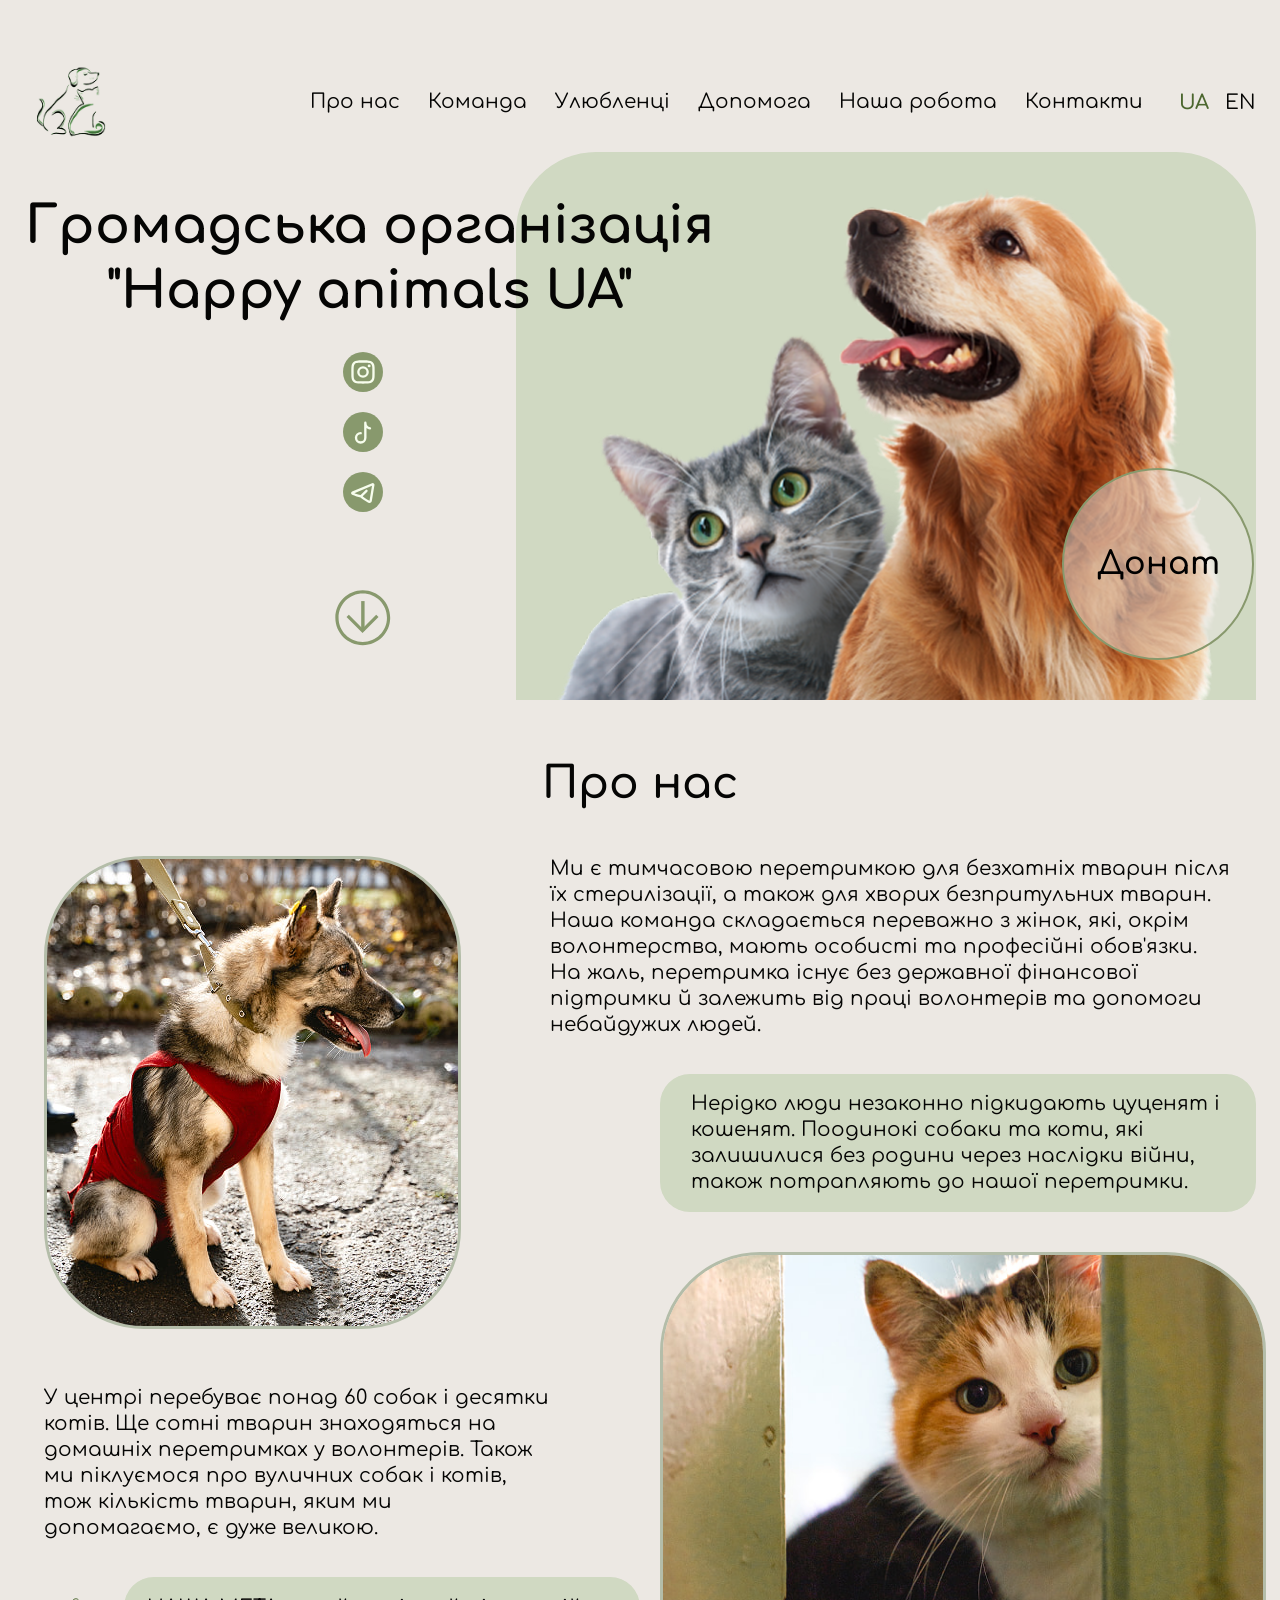
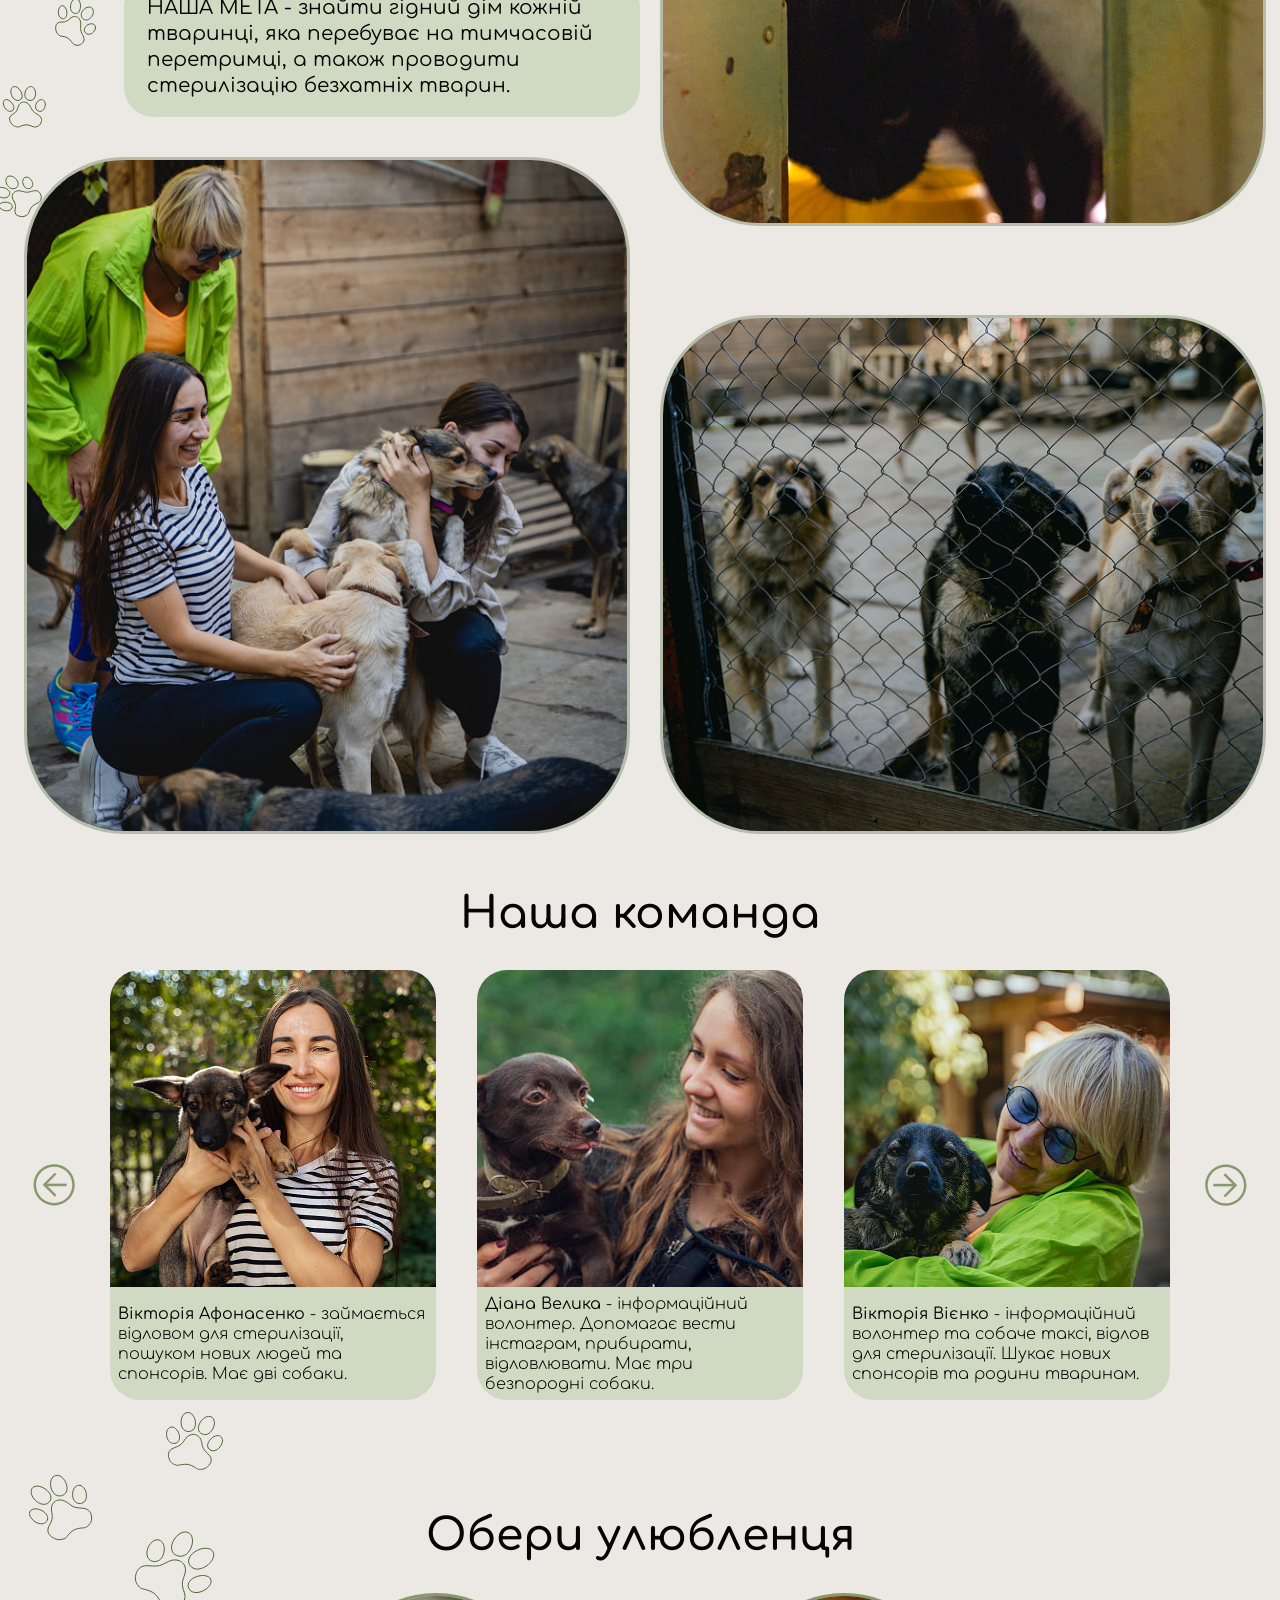
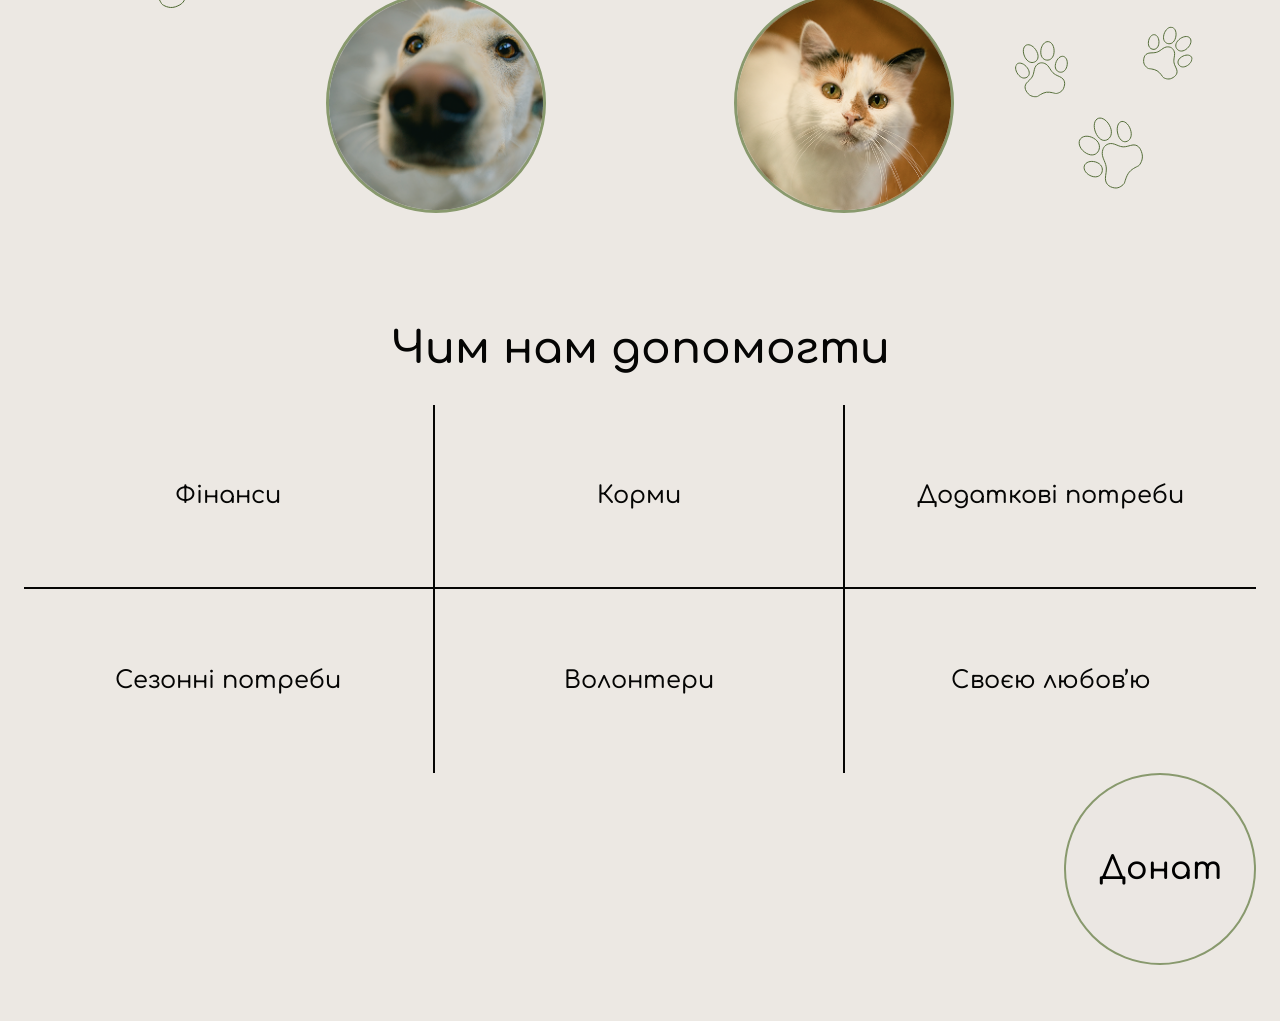
==== index.html @ cb7e72ee "add html+scss" ====
<!doctype html>
<html lang="uk">
  <head>
    <meta charset="UTF-8" />
    <meta name="viewport" content="width=device-width, initial-scale=1.0" />
    <title>Happy animals</title>
    <link
      rel="stylesheet"
      href="https://cdnjs.cloudflare.com/ajax/libs/modern-normalize/3.0.1/modern-normalize.min.css"
      integrity="sha512-q6WgHqiHlKyOqslT/lgBgodhd03Wp4BEqKeW6nNtlOY4quzyG3VoQKFrieaCeSnuVseNKRGpGeDU3qPmabCANg=="
      crossorigin="anonymous"
      referrerpolicy="no-referrer"
    />
    <link rel="stylesheet" href="./css/main.min.css" />
    <link
      rel="stylesheet"
      href="https://cdn.jsdelivr.net/npm/swiper@11/swiper-bundle.min.css"
    />
  </head>
  <body>
    <header class="header">
      <div class="container">
        <div class="header__container">
          <nav class="header__nav">
            <a class="header__logo link" href="index.html">
              <img
                src="./images/logo.png"
                srcset="./images/logo@2x.png 2x"
                alt="Логотип громадської організації Happy animals UA"
              />
            </a>
            <ul class="header__menu">
              <li>
                <a
                  class="header__menu-link link"
                  href="./index.html#about-section"
                  >Про нас</a
                >
              </li>
              <li>
                <a
                  class="header__menu-link link"
                  href="./index.html#team-section"
                  >Команда</a
                >
              </li>
              <li>
                <a
                  class="header__menu-link link"
                  href="./index.html#pets-section"
                  >Улюбленці</a
                >
              </li>
              <li>
                <a
                  class="header__menu-link link"
                  href="./index.html#help-section"
                  >Допомога</a
                >
              </li>
              <li>
                <a
                  class="header__menu-link link"
                  href="./index.html#activities-section"
                  >Наша робота</a
                >
              </li>
              <li>
                <a class="header__menu-link link" href="./index.html#footer"
                  >Контакти</a
                >
              </li>
            </ul>
            <div class="header__language">
              <button type="button" class="header__language-btn is-active">
                UA
              </button>
              <button type="button" class="header__language-btn">EN</button>
            </div>
            <button class="header__burger menu-btn-open" type="button">
              <svg class="header__burger-icon">
                <use href="./images/icons.svg#burger-menu"></use>
              </svg>
            </button>
          </nav>
        </div>
      </div>
    </header>
    <div class="mobile-menu">
      <button class="mobile-menu__btn-close menu-btn-close" type="button">
        <svg class="mobile-menu__btn-close-icon">
          <use href="./images/icons.svg#close-button"></use>
        </svg>
      </button>
      <ul class="mobile-menu__list">
        <li>
          <a class="mobile-menu__link link" href="./index.html#about-section"
            >Про нас</a
          >
        </li>
        <li>
          <a class="mobile-menu__link link" href="./index.html#team-section"
            >Команда</a
          >
        </li>
        <li>
          <a class="mobile-menu__link link" href="./index.html#pets-section"
            >Улюбленці</a
          >
        </li>
        <li>
          <a class="mobile-menu__link link" href="./index.html#help-section"
            >Допомога</a
          >
        </li>
        <li>
          <a
            class="mobile-menu__link link"
            href="./index.html#activities-section"
            >Наша робота</a
          >
        </li>
        <li>
          <a class="mobile-menu__link link" href="./index.html#footer"
            >Контакти</a
          >
        </li>
      </ul>
      <div class="mobile-menu__language">
        <button type="button" class="mobile-menu__language-btn is-active">
          UA
        </button>
        <button type="button" class="mobile-menu__language-btn">EN</button>
      </div>
    </div>
    <main>
      <section class="hero-section">
        <div class="hero-section__container container">
          <div class="hero-section__content">
            <h1 class="hero-section__title">
              Громадська організація "Happy animals UA"
            </h1>
            <div class="hero-section__sidebar">
              <ul class="hero-section__socials">
                <li>
                  <a
                    class="hero-section__socials-link"
                    href=""
                    target="_blank"
                    rel="noopener noreferrer"
                  >
                    <svg class="hero-section__socials-icon">
                      <use href="./images/icons.svg#instagram"></use>
                    </svg>
                  </a>
                </li>
                <li>
                  <a
                    class="hero-section__socials-link"
                    href=""
                    target="_blank"
                    rel="noopener noreferrer"
                  >
                    <svg class="hero-section__socials-icon">
                      <use href="./images/icons.svg#tiktok"></use>
                    </svg>
                  </a>
                </li>
                <li>
                  <a
                    class="hero-section__socials-link"
                    href=""
                    target="_blank"
                    rel="noopener noreferrer"
                  >
                    <svg class="hero-section__socials-icon">
                      <use href="./images/icons.svg#telegram"></use>
                    </svg>
                  </a>
                </li>
              </ul>
              <a href="./index.html#about-section">
                <svg class="hero-section__scroll-icon">
                  <use href="./images/icons.svg#arrow-down"></use>
                </svg>
              </a>
            </div>
          </div>
          <div class="hero-section__media">
            <img
              class="hero-section__photo"
              src="./images/hero/hero-main-photo.png"
              srcset="./images/hero/hero-main-photo@2x.png 2x"
              alt="Сірий кіт і золотистий ретривер"
            />
            <button
              class="donate-button modal-btn-open hero-section__button"
              type="button"
            >
              Донат
            </button>
          </div>
        </div>
      </section>
      <section class="about-section" id="about-section">
        <div class="about-section__container container">
          <h2 class="about-section__title title">Про нас</h2>
          <div class="about-section__grid">
            <img
              class="about-section__media about-section__media--1"
              src="./images/about/about-1.jpg"
              srcset="./images/about/about-1@2x.jpg 2x"
              alt="Собака в червоній жилетці сидить на вулиці"
            />
            <p class="about-section__text about-section__text--1">
              Ми є тимчасовою перетримкою для безхатніх тварин після їх
              стерилізації, а також для хворих безпритульних тварин. Наша
              команда складається переважно з жінок, які, окрім волонтерства,
              мають особисті та професійні обов'язки. На жаль, перетримка існує
              без державної фінансової підтримки й залежить від праці волонтерів
              та допомоги небайдужих людей.
            </p>
            <p class="about-section__note about-section__note--1">
              Нерідко люди незаконно підкидають цуценят і кошенят. Поодинокі
              собаки та коти, які залишилися без родини через наслідки війни,
              також потрапляють до нашої перетримки.
            </p>
            <p class="about-section__text about-section__text--2">
              У центрі перебуває понад 60 собак і десятки котів. Ще сотні тварин
              знаходяться на домашніх перетримках у волонтерів. Також ми
              піклуємося про вуличних собак і котів, тож кількість тварин, яким
              ми допомагаємо, є дуже великою.
            </p>
            <p class="about-section__note about-section__note--2">
              НАША МЕТА - знайти гідний дім кожній тваринці, яка перебуває на
              тимчасовій перетримці, а також проводити стерилізацію безхатніх
              тварин.
            </p>
            <img
              class="about-section__media about-section__media--2"
              src="./images/about/about-2.jpg"
              srcset="./images/about/about-2@2x.jpg 2x"
              alt="Триколірне кошеня визирає з-за дверей"
            />
            <img
              class="about-section__media about-section__media--3"
              src="./images/about/about-3.jpg"
              srcset="./images/about/about-3@2x.jpg 2x"
              alt="Волонтери спілкуються та доглядають собак у притулку"
            />
            <img
              class="about-section__media about-section__media--4"
              src="./images/about/about-4.jpg"
              srcset="./images/about/about-4@2x.jpg 2x"
              alt="Собаки у вольєрі притулку"
            />
          </div>
          <svg class="about-section__paws-icon">
            <use href="./images/icons.svg#about-paws"></use>
          </svg>
          <svg class="about-section__paws-icon--mobile">
            <use href="./images/icons.svg#about-paws--mobile"></use>
          </svg>
        </div>
      </section>
      <section class="team-section section" id="team-section">
        <div class="container">
          <h2 class="title">Наша команда</h2>
          <div class="team-section__slider">
            <button class="carousel-btn prev" type="button">
              <svg class="carousel-btn__arrow">
                <use href="./images/icons.svg#arrow-slider"></use>
              </svg>
            </button>
            <div class="team-section__content swiper-container">
              <ul class="team-section__list swiper-wrapper">
                <li class="swiper-slide">
                  <div class="team-card">
                    <img
                      class="team-card__photo"
                      src="./images/team/team-1.jpg"
                      srcset="./images/team/team-1@2x.jpg 2x"
                      alt="Дівчина тримає маленького цуценя"
                    />
                    <p class="team-card__text">
                      <span
                        ><strong>Вікторія Афонасенко</strong> - займається
                        відловом для стерилізації, пошуком нових людей та
                        спонсорів. Має дві собаки.</span
                      >
                    </p>
                  </div>
                </li>
                <li class="swiper-slide">
                  <div class="team-card">
                    <img
                      class="team-card__photo"
                      src="./images/team/team-2.jpg"
                      srcset="./images/team/team-2@2x.jpg 2x"
                      alt="Дівчина обіймає собаку"
                    />
                    <p class="team-card__text">
                      <span>
                        <strong>Діана Велика</strong> - інформаційний волонтер.
                        Допомагає вести інстаграм, прибирати, відловлювати. Має
                        три безпородні собаки.</span
                      >
                    </p>
                  </div>
                </li>
                <li class="swiper-slide">
                  <div class="team-card">
                    <img
                      class="team-card__photo"
                      src="./images/team/team-3.jpg"
                      srcset="./images/team/team-3@2x.jpg 2x"
                      alt="Жінка тримає чорного цуценя"
                    />
                    <p class="team-card__text">
                      <span
                        ><strong>Вікторія Вієнко</strong> - інформаційний
                        волонтер та собаче таксі, відлов для стерилізації. Шукає
                        нових спонсорів та родини тваринам.</span
                      >
                    </p>
                  </div>
                </li>
                <li class="swiper-slide">
                  <div class="team-card">
                    <img
                      class="team-card__photo"
                      src="./images/team/team-4.jpg"
                      srcset="./images/team/team-4@2x.jpg 2x"
                      alt="Волонтерка обіймає чорну собаку"
                    />
                    <p class="team-card__text">
                      <span>
                        <strong>Лідія Василівна</strong> - волонтерка .
                        Допомагає прибирати та робити процедури хворим тваринам.
                        Прихистила чотири собаки.</span
                      >
                    </p>
                  </div>
                </li>
                <li class="swiper-slide">
                  <div class="team-card">
                    <img
                      class="team-card__photo"
                      src="./images/team/team-5.jpg"
                      srcset="./images/team/team-5@2x.jpg 2x"
                      alt="Чоловік на території притулку"
                    />
                    <p class="team-card__text">
                      <span
                        ><strong>Віталій Анатолійович</strong> - волонтер -
                        майстер. Побудував всі будки та вольєри. Інколи,
                        допомогає іншим волонтерам прибирати.</span
                      >
                    </p>
                  </div>
                </li>
                <li class="swiper-slide">
                  <div class="team-card">
                    <img
                      class="team-card__photo"
                      src="./images/team/team-6.jpg"
                      srcset="./images/team/team-6@2x.jpg 2x"
                      alt="Дівчина тримає кота"
                    />
                    <p class="team-card__text">
                      <span
                        ><strong>Марія</strong> - волонтер, журналістка.
                        Допомагає прибирати декілька разів на тиждень. Має двох
                        кішечок, яких врятувала.</span
                      >
                    </p>
                  </div>
                </li>
              </ul>
            </div>
            <button class="carousel-btn next" type="button">
              <svg class="carousel-btn__arrow">
                <use href="./images/icons.svg#arrow-slider"></use>
              </svg>
            </button>
          </div>
        </div>
      </section>
      <section class="pets-section section" id="pets-section">
        <div class="container pets-section__container">
          <h2 class="title">Обери улюбленця</h2>
          <ul class="pets-section__list">
            <li>
              <a class="pets-card link" href="">
                <img
                  class="pets-card__img"
                  src="./images/pets/pets-dog.png"
                  srcset="./images/pets/pets-dog@2x.png 2x"
                  alt="Мордочка білого собаки крупним планом"
                />
                <span class="pets-card__overlay">
                  <span class="pets-card__text"
                    ><span>Більше</span> <span>собачок</span></span
                  >
                </span></a
              >
            </li>
            <li>
              <a class="pets-card link" href="">
                <img
                  class="pets-card__img"
                  src="./images/pets/pets-cat.png"
                  srcset="./images/pets/pets-cat@2x.png 2x"
                  alt="Біло-рудий кіт"
                />
                <span class="pets-card__overlay">
                  <span class="pets-card__text">
                    <span>Більше</span>
                    <span>котиків</span></span
                  >
                </span></a
              >
            </li>
          </ul>
          <svg class="pets-section__paws-1">
            <use href="./images/icons.svg#pets-paws-1"></use>
          </svg>
          <svg class="pets-section__paws-2">
            <use href="./images/icons.svg#pets-paws-2"></use>
          </svg>
          <svg class="pets-section__paws--mobile">
            <use href="./images/icons.svg#pets-paws--mobile"></use>
          </svg>
        </div>
      </section>
      <section class="help-section section" id="help-section">
        <div class="container help-section__container">
          <h2 class="title">Чим нам допомогти</h2>
          <ul class="help-section__list">
            <li class="help-section__item">
              <div class="help-card help-card--finance">
                <div class="help-card__inner">
                  <div class="help-card__front">Фінанси</div>
                  <div class="help-card__back">
                    <ul class="help-card__back-list">
                      <li>Оплата стерилізацій та лікування хворих</li>
                      <li>Закупівля кормів</li>
                      <li>Заробітна плата двом працівникам</li>
                      <li>Оплата оренди приміщення та комунальних послуг </li>
                    </ul>
                  </div>
                </div>
              </div>
            </li>
            <li class="help-section__item">
              <div class="help-card help-card--food">
                <div class="help-card__inner">
                  <div class="help-card__front">Корми</div>
                  <div class="help-card__back">
                    <ul class="help-card__back-list">
                      <li>600 кг кормів собачих</li>
                      <li>60 кг корму для цуценят</li>
                      <li>40 кг корму для котів</li>
                      <li>+корми на допомогу</li>
                    </ul>
                  </div>
                </div>
              </div>
            </li>
            <li class="help-section__item">
              <div class="help-card help-card--needs">
                <div class="help-card__inner">
                  <div class="help-card__front">Додаткові потреби</div>
                  <div class="help-card__back">
                    <ul class="help-card__back-list">
                      <li>Пелюшки одноразові </li>
                      <li>Дезинфікуючі засоби</li>
                      <li>Одноразові рукавички</li>
                      <li>Бахіли</li>
                      <li>Одноразові халати</li>
                    </ul>
                  </div>
                </div>
              </div>
            </li>
            <li class="help-section__item">
              <div class="help-card help-card--season">
                <div class="help-card__inner">
                  <div class="help-card__front">Сезонні потреби</div>
                  <div class="help-card__back">
                    <ul class="help-card__back-list">
                      <li>Будки</li>
                      <li>Дрова</li>
                      <li>Солома</li>
                      <li>Теплі речі</li>
                    </ul>
                  </div>
                </div>
              </div>
            </li>
            <li class="help-section__item">
              <div class="help-card help-card--volunteers">
                <div class="help-card__inner">
                  <div class="help-card__front">Волонтери</div>
                  <div class="help-card__back">
                    <p>
                      Потребуємо інформаційних волонтерів та волонтерів для
                      догляду за тваринами.
                    </p>
                  </div>
                </div>
              </div>
            </li>
            <li class="help-section__item">
              <div class="help-card help-card--love">
                <div class="help-card__inner">
                  <div class="help-card__front">Своєю любов’ю</div>
                  <div class="help-card__back">
                    <img
                      class="help-card__back-img"
                      src="./images/help/help-1.jpg"
                      srcset="./images/help/help-1@2x.jpg 2x"
                      alt="Людина гладить собаку"
                    />
                    <img
                      class="help-card__back-img--mobile"
                      src="./images/help/help--mobile.jpg"
                      srcset="./images/help/help--mobile@2x.jpg 2x"
                      alt="Людина гладить собаку"
                    />
                  </div>
                </div>
              </div>
            </li>
          </ul>
          <button
            class="donate-button modal-btn-open help-section__button"
            type="button"
          >
            Донат
          </button>
          <svg class="help-section__paws--mobile">
            <use href="./images/icons.svg#help-paws--mobile"></use>
          </svg>
        </div>
      </section>
      <!-- <section class="activities-section section" id="activities-section">
        <div class="container activities-section__container">
          <h2 class="title">Що ми робимо</h2>
          <ul class="activities-section__list">
            <li class="activities-section__item">
              <button class="activity-card" type="button">
                <div class="activity-card__inner">
                  <div class="activity-card__front">Тиць</div>
                  <div class="activity-card__back">
                    <span class="activity-card__animation">
                      <svg
                        class="activity-card__img activity-card__img--static activity-card__img--1"
                      >
                        <use href="./images/icons.svg#activities-1"></use>
                      </svg>
                    </span>
                    <span class="activity-card__text">
                      Щомісячно допомагаємо кормами зоо-волонтерам вмістом 50 кг
                      -100 кг 
                    </span>
                  </div>
                </div>
              </button>
            </li>
            <li class="activities-section__item">
              <button class="activity-card" type="button">
                <span class="activity-card__inner">
                  <span class="activity-card__front"> Тиць </span>
                  <span class="activity-card__back">
                    <span class="activity-card__animation">
                      <svg
                        class="activity-card__img activity-card__img--animated activity-card__img--2-1"
                      >
                        <use href="./images/icons.svg#activities-2-1"></use>
                      </svg>
                      <svg
                        class="activity-card__img activity-card__img--animated activity-card__img--2-2"
                      >
                        <use href="./images/icons.svg#activities-2-2"></use>
                      </svg>
                      <svg
                        class="activity-card__img activity-card__img--animated activity-card__img--2-3"
                      >
                        <use href="./images/icons.svg#activities-2-3"></use>
                      </svg>
                    </span>

                    <span class="activity-card__text">
                      За рік стерилізуємо, приблизно, 100 тварин
                    </span>
                  </span>
                </span>
              </button>
            </li>
            <li class="activities-section__item">
              <button class="activity-card" type="button">
                <span class="activity-card__inner">
                  <span class="activity-card__front"> Тиць </span>
                  <span class="activity-card__back">
                    <span class="activity-card__animation">
                      <svg
                        class="activity-card__img activity-card__img--animated activity-card__img--3-1"
                      >
                        <use href="./images/icons.svg#activities-3-1"></use>
                      </svg>
                      <svg
                        class="activity-card__img activity-card__img--animated activity-card__img--3-2"
                      >
                        <use href="./images/icons.svg#activities-3-2"></use>
                      </svg>
                      <svg
                        class="activity-card__img activity-card__img--animated activity-card__img--3-3"
                      >
                        <use href="./images/icons.svg#activities-3-3"></use>
                      </svg>
                    </span>
                    <span class="activity-card__text">
                      За рік прилаштовуємо, приблизно, 70 тварин
                    </span>
                  </span>
                </span>
              </button>
            </li>
          </ul>
          <svg class="activities-section__paws-1">
            <use href="./images/icons.svg#activities-paws-1"></use>
          </svg>
          <svg class="activities-section__paws-2">
            <use href="./images/icons.svg#activities-paws-2"></use>
          </svg>
        </div>
      </section> -->
    </main>
    <!-- <footer class="footer" id="footer">
      <div class="container footer__container">
        <h2 class="title">Контакти, реквізити</h2>
        <div class="footer__content">
          <address class="footer__contacts">
            <ul class="footer__contacts-list">
              <li class="footer__contacts-item">
                <svg class="footer__contacts-icon">
                  <use href="./images/icons.svg#location"></use>
                </svg>
                <span>м. Жовті Води</span>
              </li>
              <li class="footer__contacts-item">
                <svg class="footer__contacts-icon">
                  <use href="./images/icons.svg#clock"></use>
                </svg>
                <span>з 09:00 до 15:00 щоденно</span>
              </li>
            </ul>
            <ul class="footer__socials">
              <li>
                <a
                  class="footer__socials-link"
                  href=""
                  target="_blank"
                  rel="noopener noreferrer"
                >
                  <svg class="footer__socials-icon">
                    <use href="./images/icons.svg#instagram"></use>
                  </svg>
                </a>
              </li>
              <li>
                <a
                  class="footer__socials-link"
                  href=""
                  target="_blank"
                  rel="noopener noreferrer"
                >
                  <svg class="footer__socials-icon">
                    <use href="./images/icons.svg#tiktok"></use>
                  </svg>
                </a>
              </li>
              <li>
                <a
                  class="footer__socials-link"
                  href=""
                  target="_blank"
                  rel="noopener noreferrer"
                >
                  <svg class="footer__socials-icon">
                    <use href="./images/icons.svg#telegram"></use>
                  </svg>
                </a>
              </li>
            </ul>
          </address>
          <div class="footer__payment">
            <img
              class="footer__mono-img"
              src="./images/monobank.jpg"
              srcset="./images/monobank@2x.jpg 2x"
              alt="Логотип Монобанку"
            />
            <p class="footer__card-wrapper">
              <button
                class="footer__card-number"
                type="button"
                data-card="5375411219308694"
              >
                5375 4112 1930 8694
              </button>
            </p>
            <a
              class="footer__jar-link link"
              href="#"
              target="_blank"
              rel="noopener noreferrer"
            >
              Тиць на банку
            </a>
          </div>
          <form class="footer__form">
            <h3 class="footer__form-title">Маєте питання?</h3>
            <label class="footer__field">
              <input
                class="footer__input input"
                type="text"
                name="name"
                placeholder=" "
                required
              />
              <span class="footer__label-text">Імʼя</span>
            </label>

            <label class="footer__field footer__field--phone">
              <input
                class="footer__input input"
                type="tel"
                name="phone"
                placeholder=" "
                maxlength="9"
                pattern="[0-9]{9}"
                inputmode="numeric"
                required
              />
              <span class="footer__label-text">Номер телефону</span>
              <span class="footer__phone-prefix">+380 </span>
            </label>

            <label class="footer__field">
              <textarea
                class="footer__textarea input"
                name="question"
                placeholder=" "
                maxlength="500"
                required
              ></textarea>
              <span class="footer__label-text">Питання</span>
            </label>

            <button class="footer__submit-btn" type="submit">
              <span class="footer__submit-btn-text">Надіслати</span
              ><svg class="footer__submit-btn-icon">
                <use href="./images/icons.svg#submit-paw"></use>
              </svg>
            </button>
          </form>
        </div>
        <svg class="footer__paws-icon">
          <use href="./images/icons.svg#footer-paws"></use>
        </svg>
      </div>
    </footer> -->
    <div class="backdrop is-hidden">
      <div class="modal">
        <button class="modal__btn-close modal-btn-close" type="button">
          <svg width="36" height="36">
            <use href="./images/icons.svg#close-button"></use>
          </svg>
        </button>
        <h2 class="modal__title">Надіслати донат</h2>
        <img
          class="modal__mono-img"
          src="./images/monobank.jpg"
          srcset="./images/monobank@2x.jpg 2x"
          alt="Логотип Монобанку"
        />
        <p class="modal__card-wrapper">
          <button
            class="modal__card-number"
            type="button"
            data-card="5375411219308694"
          >
            5375 4112 1930 8694
          </button>
        </p>
        <a
          class="modal__jar-link link"
          href="#"
          target="_blank"
          rel="noopener noreferrer"
        >
          Тиць на банку
        </a>
        <div class="modal__bubble modal__bubble--thanks">
          <span class="modal__bubble-text--thanks"> Дякую за твій донат </span>
        </div>
        <div class="modal__bubble modal__bubble--karma">
          <span class="modal__bubble-text--karma"> Плюсик тобі в карму </span>
        </div>
        <svg class="modal__parrot-icon modal__icon">
          <use href="./images/svg/donat-parrot.svg"></use>
        </svg>
        <svg class="modal__dog-icon modal__icon">
          <use href="./images/icons.svg#donat-dog"></use>
        </svg>
        <svg class="modal__cat-icon modal__icon">
          <use href="./images/icons.svg#donat-cat"></use>
        </svg>
        <svg class="modal__fish-icon modal__icon">
          <use href="./images/icons.svg#donat-fish"></use>
        </svg>
      </div>
    </div>
    <script src="https://cdn.jsdelivr.net/npm/swiper@11/swiper-bundle.min.js"></script>
    <script src="./js/modal.js"></script>
    <script src="./js/mobile-menu.js"></script>
    <script src="./js/activity-card.js"></script>
    <script src="./js/buttons.js"></script>
    <script src="./js/help-cards.js"></script>
    <script src="./js/team-slider.js"></script>
  </body>
</html>
---- css/main.min.css ----
@font-face{font-display:swap;font-family:"Comfortaa";font-style:normal;font-weight:300;src:url("../fonts/comfortaa-v47-cyrillic_latin-300.woff2") format("woff2")}@font-face{font-display:swap;font-family:"Comfortaa";font-style:normal;font-weight:400;src:url("../fonts/comfortaa-v47-cyrillic_latin-regular.woff2") format("woff2")}@font-face{font-display:swap;font-family:"Comfortaa";font-style:normal;font-weight:500;src:url("../fonts/comfortaa-v47-cyrillic_latin-500.woff2") format("woff2")}@font-face{font-display:swap;font-family:"Comfortaa";font-style:normal;font-weight:600;src:url("../fonts/comfortaa-v47-cyrillic_latin-600.woff2") format("woff2")}@font-face{font-display:swap;font-family:"Comfortaa";font-style:normal;font-weight:700;src:url("../fonts/comfortaa-v47-cyrillic_latin-700.woff2") format("woff2")}body{color:var(--primary-text-cl)}*,*::after,*::before{-webkit-box-sizing:border-box;box-sizing:border-box}html{scroll-behavior:smooth;overflow-x:clip}body{margin:0;font-family:var(--main-font);color:var(--primary-text-cl);background-color:var(--main-background-cl);font-size:20px;font-weight:400;line-height:1.1}h1,h2,h3,h4,h5,h6,p{margin:0}a{display:inline-block}img{display:block;max-width:100%;height:auto;-o-object-fit:cover;object-fit:cover}address{font-style:normal}ul{margin:0;padding:0;list-style-type:none}:root{--main-font: 'Comfortaa', sans-serif;--primary-text-cl: #050504;--main-background-cl: #ece8e3;--secondary-background-cl: #fcfbee;--light-accent-cl: #88996d;--dark-accent-cl: #4c672f;--text-bg-cl: #d0d9c2;--white-text-cl: #f7fded;--border-cl: #b4bda9;--input-bg-cl: #e1e6dc;--input-text-cl: #949488;--input-text-cl: #949488;--card-bg-cl: rgba(195, 211, 180, 0.7)}.visually-hidden{position:absolute;width:1px;height:1px;margin:-1px;border:0;padding:0;white-space:nowrap;clip-path:inset(100%);clip:rect(0 0 0 0);overflow:hidden}.title{font-weight:600;font-size:20px;margin-bottom:16px;text-align:center}@media screen and (min-width: 768px){.title{margin-bottom:28px;font-size:32px}}@media screen and (min-width: 1200px){.title{margin-bottom:32px;font-size:44px}}.activity-card{width:100%;height:100%;background:var(--card-bg-cl);padding:0;-webkit-perspective:1000px;perspective:1000px;border:2px solid #fbfff7;border-radius:30px;cursor:pointer}.activity-card__inner{position:relative;display:block;width:100%;height:100%;-webkit-transition:-webkit-transform .6s;transition:-webkit-transform .6s;transition:transform .6s;transition:transform .6s, -webkit-transform .6s;-webkit-transform-style:preserve-3d;transform-style:preserve-3d}.activity-card__front,.activity-card__back{position:absolute;inset:0;display:-webkit-box;display:-ms-flexbox;display:flex;border-radius:30px;background:var(--card-bg-cl);-webkit-backface-visibility:hidden;backface-visibility:hidden}.activity-card__front{-webkit-box-align:center;-ms-flex-align:center;align-items:center;-webkit-box-pack:center;-ms-flex-pack:center;justify-content:center;font-weight:500;font-size:18px;line-height:1.3}.activity-card__animation{-ms-flex-item-align:center;align-self:center}.activity-card__text{display:-webkit-box;display:-ms-flexbox;display:flex;-webkit-box-align:center;-ms-flex-align:center;align-items:center;-ms-flex-item-align:stretch;align-self:stretch;text-align:left;padding:17px 6px;width:276px;height:103px;background:var(--input-bg-cl);border-radius:0px 5px 5px 0px}.activities-section__item:nth-child(even) .activity-card__text{padding-left:20px;-ms-flex-item-align:end;align-self:flex-end;border-radius:5px 0 0 5px}.activity-card__back{padding-top:32px;-webkit-transform:rotateY(180deg);transform:rotateY(180deg);display:-webkit-box;display:-ms-flexbox;display:flex;-webkit-box-orient:vertical;-webkit-box-direction:normal;-ms-flex-direction:column;flex-direction:column;gap:8px;overflow:hidden;font-size:18px;line-height:1.3}.activity-card.is-flipped .activity-card__inner{-webkit-transform:rotateY(180deg);transform:rotateY(180deg)}.activity-card__animation{position:relative;width:180px;height:150px}.activity-card__img{position:absolute;inset:0;width:100%;height:100%}.activity-card__img--animated{opacity:0;-webkit-animation:activityFrames 1.2s infinite;animation:activityFrames 1.2s infinite}.activity-card__img--static{opacity:1;-webkit-animation:none;animation:none}.activity-card__img--2-1,.activity-card__img--3-1{-webkit-animation-delay:0s;animation-delay:0s}.activity-card__img--2-2,.activity-card__img--3-2{-webkit-animation-delay:.4s;animation-delay:.4s}.activity-card__img--2-3,.activity-card__img--3-3{-webkit-animation-delay:.8s;animation-delay:.8s}@-webkit-keyframes activityFrames{0%,33.33%{opacity:1}33.34%,100%{opacity:0}}@keyframes activityFrames{0%,33.33%{opacity:1}33.34%,100%{opacity:0}}.activity-card__back{-webkit-box-align:center;-ms-flex-align:center;align-items:center}.activities-section__item:nth-child(1) .activity-card__animation{width:212px;height:152px}.activities-section__item:nth-child(2) .activity-card__animation,.activities-section__item:nth-child(3) .activity-card__animation{width:122px;height:152px}.donate-button{position:relative;width:80px;height:80px;background:rgba(236,232,227,.5);border:2px solid var(--light-accent-cl);border-radius:50%;font-weight:600;font-size:18px;cursor:pointer;-webkit-transition:border .3s;transition:border .3s}@media screen and (min-width: 768px){.donate-button{width:136px;height:136px;font-weight:600;font-size:24px}}@media screen and (min-width: 1200px){.donate-button{font-size:32px;width:192px;height:192px}}.donate-button::before{content:"";position:absolute;inset:-3px;opacity:0;background-image:url("../images/svg/dashed-circle-donate.svg");background-repeat:no-repeat;background-size:contain;background-position:center;-webkit-transition:opacity .3s;transition:opacity .3s}.donate-button:hover{border-color:rgba(0,0,0,0);background:rgba(252,251,238,.5)}.donate-button:hover::before{opacity:1}.donate-button:active{border-color:rgba(0,0,0,0);background:var(--secondary-background-cl)}.donate-button__text{position:relative;z-index:1}.footer__submit-btn{display:-webkit-box;display:-ms-flexbox;display:flex;-webkit-box-orient:horizontal;-webkit-box-direction:normal;-ms-flex-direction:row;flex-direction:row;-webkit-box-pack:center;-ms-flex-pack:center;justify-content:center;-webkit-box-align:center;-ms-flex-align:center;align-items:center;width:100%;height:62px;background:var(--light-accent-cl);border-radius:30px;display:flex;gap:8px;padding:20px;color:var(--white-text-cl);border:none;cursor:pointer;-webkit-transition:background .3s;transition:background .3s}.footer__submit-btn:hover{background:var(--dark-accent-cl)}.footer__submit-btn--sent{font-size:24px;background:var(--dark-accent-cl)}.footer__submit-btn-icon{width:52px;height:56px}.carousel-btn{display:none;-webkit-box-align:center;-ms-flex-align:center;align-items:center;-webkit-box-pack:center;-ms-flex-pack:center;justify-content:center;-ms-flex-negative:0;flex-shrink:0;padding:0;width:60px;height:60px;background-color:var(--secondary-grey-cl);border-radius:50%;border:1px solid var(--secondary-grey-cl);cursor:pointer;-webkit-transition:background-color .2s,border .2s;transition:background-color .2s,border .2s}@media screen and (min-width: 768px){.carousel-btn{display:-webkit-box;display:-ms-flexbox;display:flex}}.carousel-btn:hover{background-color:var(--primary-accent-cl);border:1px solid var(--primary-accent-cl)}.carousel-btn__arrow{width:60px;height:60px}.carousel-btn.prev{-webkit-transform:rotate(180deg);transform:rotate(180deg)}.help-card{width:100%;height:100%;-webkit-perspective:1000px;perspective:1000px;cursor:pointer}.help-card__inner{position:relative;width:100%;height:100%;-webkit-transition:-webkit-transform .6s;transition:-webkit-transform .6s;transition:transform .6s;transition:transform .6s, -webkit-transform .6s;-webkit-transform-style:preserve-3d;transform-style:preserve-3d}.help-card.is-flipped .help-card__inner{-webkit-transform:rotateY(180deg);transform:rotateY(180deg)}.help-card__front,.help-card__back{position:absolute;inset:0;display:-webkit-box;display:-ms-flexbox;display:flex;-webkit-box-align:center;-ms-flex-align:center;align-items:center;-webkit-backface-visibility:hidden;backface-visibility:hidden;border:1px solid #88996d;border-radius:20px}@media screen and (min-width: 768px){.help-card__front,.help-card__back{border:none;border-radius:0}}.help-card__front{text-align:center;font-size:18px;font-weight:500;-webkit-box-pack:center;-ms-flex-pack:center;justify-content:center;padding:8px}@media screen and (min-width: 768px){.help-card__front{font-size:22px}}@media screen and (min-width: 1200px){.help-card__front{font-size:24px}}.help-card__back{-webkit-transform:rotateY(180deg);transform:rotateY(180deg);background-color:var(--input-bg-cl);font-size:9px;line-height:1.3;-webkit-box-pack:start;-ms-flex-pack:start;justify-content:flex-start}@media screen and (min-width: 380px){.help-card__back{font-size:12px}}@media screen and (min-width: 768px){.help-card__back{-webkit-box-pack:center;-ms-flex-pack:center;justify-content:center;font-size:14px}}@media screen and (min-width: 1200px){.help-card__back{font-size:16px}}.help-card__back-list{display:-webkit-box;display:-ms-flexbox;display:flex;-webkit-box-orient:vertical;-webkit-box-direction:normal;-ms-flex-direction:column;flex-direction:column;gap:12px}.help-card--finance .help-card__back,.help-card--volunteers .help-card__back{padding:8px}@media screen and (min-width: 1200px){.help-card--finance .help-card__back,.help-card--volunteers .help-card__back{padding:17px}}.help-card--food .help-card__back,.help-card--season .help-card__back{padding:8px}@media screen and (min-width: 1200px){.help-card--food .help-card__back,.help-card--season .help-card__back{padding:26px}}@media screen and (min-width: 1200px){.help-card--food .help-card__back-list,.help-card--season .help-card__back-list{gap:18px}}.help-card--needs .help-card__back{padding:8px}@media screen and (min-width: 1200px){.help-card--needs .help-card__back{padding:12px}}@media screen and (min-width: 1200px){.help-card--needs .help-card__back-list{gap:16px}}.help-card__back-img{display:none;width:100%;height:100%;-o-object-fit:cover;object-fit:cover}@media screen and (min-width: 768px){.help-card__back-img{display:block}}.help-card__back-img--mobile{width:100%;height:100%;-o-object-fit:cover;object-fit:cover;border:1px solid #88996d;border-radius:20px}@media screen and (min-width: 768px){.help-card__back-img--mobile{display:none}}.input{width:100%;background:var(--input-bg-cl);border-radius:30px;border:none;outline:none;margin-bottom:16px;font-weight:500;font-size:14px;color:var(--primary-text-cl)}.footer__label-text{position:absolute;left:16px;top:37%;-webkit-transform:translateY(-50%);transform:translateY(-50%);color:var(--input-text-cl);font-size:14px;pointer-events:none;-webkit-transition:.3s;transition:.3s}.input:not(:-moz-placeholder){background:var(--secondary-background-cl)}.input:not(:-ms-input-placeholder){background:var(--secondary-background-cl)}.input:hover,.input:focus,.input:not(:placeholder-shown){background:var(--secondary-background-cl)}.input:not(:-moz-placeholder)+.footer__label-text{top:-8px;transform:translateY(0)}.input:not(:-ms-input-placeholder)+.footer__label-text{top:-8px;transform:translateY(0)}.input:focus+.footer__label-text,.input:not(:placeholder-shown)+.footer__label-text{top:-8px;-webkit-transform:translateY(0);transform:translateY(0)}.footer__phone-prefix{position:absolute;left:16px;top:37%;-webkit-transform:translateY(-50%);transform:translateY(-50%);opacity:0;-webkit-transition:opacity .3s;transition:opacity .3s;pointer-events:none;font-size:14px}.footer__field--phone .footer__input:not(:-moz-placeholder)~.footer__phone-prefix{opacity:1}.footer__field--phone .footer__input:not(:-ms-input-placeholder)~.footer__phone-prefix{opacity:1}.footer__field--phone:focus-within .footer__phone-prefix,.footer__field--phone .footer__input:not(:placeholder-shown)~.footer__phone-prefix{opacity:1}.footer__field--phone .footer__input{padding-left:50px}.footer__field{position:relative;display:block}.footer__input{padding:15px 16px;height:46px;-webkit-transition:.3s;transition:.3s}.footer__textarea{padding:28px 16px 12px;resize:vertical;min-height:62px;max-height:200px;overflow-wrap:break-word}.footer__input::-webkit-input-placeholder, .footer__textarea::-webkit-input-placeholder{color:var(--input-text-cl)}.footer__input::-moz-placeholder, .footer__textarea::-moz-placeholder{color:var(--input-text-cl)}.footer__input:-ms-input-placeholder, .footer__textarea:-ms-input-placeholder{color:var(--input-text-cl)}.footer__input::-ms-input-placeholder, .footer__textarea::-ms-input-placeholder{color:var(--input-text-cl)}.footer__input::placeholder,.footer__textarea::placeholder{color:var(--input-text-cl)}.footer__input:-webkit-autofill,.footer__input:-webkit-autofill:hover,.footer__input:-webkit-autofill:focus{-webkit-text-fill-color:var(--primary-text-cl);-webkit-box-shadow:0 0 0 1000px var(--secondary-background-cl) inset}.link{color:var(--primary-text-cl);text-decoration:none}.pets-card{position:relative;display:block;width:100px;height:100px;border-radius:50%;border:3px solid var(--light-accent-cl);-webkit-transition:border-color .3s;transition:border-color .3s;cursor:pointer}@media screen and (min-width: 768px){.pets-card{width:180px;height:180px}}@media screen and (min-width: 1200px){.pets-card{width:220px;height:220px}}.pets-card:hover{border-color:var(--dark-accent-cl)}@media screen and (min-width: 768px){.pets-card:hover{border-color:rgba(0,0,0,0)}}.pets-card:hover .pets-card__overlay{opacity:1;background:rgba(208,217,194,.2)}@media screen and (min-width: 768px){.pets-card:hover .pets-card__overlay{background:rgba(252,251,238,.9)}}.pets-card:hover .pets-card__overlay::before,.pets-card:hover .pets-card__text{opacity:0}@media screen and (min-width: 768px){.pets-card:hover .pets-card__overlay::before,.pets-card:hover .pets-card__text{opacity:1}}.pets-card:active{border-color:var(--dark-accent-cl)}@media screen and (min-width: 768px){.pets-card:active{border-color:var(--light-accent-cl)}}.pets-card:active .pets-card__overlay{opacity:1;background:rgba(208,217,194,.2)}.pets-card:active .pets-card__overlay::before,.pets-card:active .pets-card__text{opacity:0}.pets-card__img{width:100%;height:100%}.pets-card__overlay{position:absolute;inset:0;display:-webkit-box;display:-ms-flexbox;display:flex;-webkit-box-align:center;-ms-flex-align:center;align-items:center;-webkit-box-pack:center;-ms-flex-pack:center;justify-content:center;border-radius:50%;opacity:0;background:rgba(252,251,238,.9);-webkit-transition:none;transition:none}@media screen and (min-width: 768px){.pets-card__overlay{-webkit-transition:opacity .3s;transition:opacity .3s;inset:-2px}}.pets-card__overlay::before{content:"";position:absolute;inset:-7px;background-image:url("../images/svg/dashed-circle-pets.svg");background-repeat:no-repeat;background-position:center;background-size:contain}.pets-card__text{display:-webkit-box;display:-ms-flexbox;display:flex;-webkit-box-orient:vertical;-webkit-box-direction:normal;-ms-flex-direction:column;flex-direction:column;-webkit-box-pack:center;-ms-flex-pack:center;justify-content:center;-webkit-box-align:center;-ms-flex-align:center;align-items:center;z-index:1;gap:8px;font-weight:600;font-size:30px}.team-card{margin:0 auto;display:-webkit-box;display:-ms-flexbox;display:flex;-webkit-box-orient:vertical;-webkit-box-direction:normal;-ms-flex-direction:column;flex-direction:column;max-width:226px;height:330px;border-radius:30px;overflow:hidden;-webkit-box-pack:end;-ms-flex-pack:end;justify-content:flex-end}@media screen and (min-width: 768px){.team-card{max-width:326px;height:430px}}.team-card__photo{-o-object-position:center top;object-position:center top;height:67.5%}@media screen and (min-width: 768px){.team-card__photo{height:73.5%}}.team-card__text{font-weight:300;font-size:12px;line-height:1.4;padding:3.5px 3.5px;height:32.5%;background:var(--text-bg-cl);display:-webkit-box;display:-ms-flexbox;display:flex;-webkit-box-align:center;-ms-flex-align:center;align-items:center}@media screen and (min-width: 768px){.team-card__text{height:26.5%;font-size:14px;line-height:1.25}}@media screen and (min-width: 1200px){.team-card__text{padding:8px 8px;font-size:16px}}.about-section__container{position:relative}.about-section__title{text-align:center;margin-bottom:16px}@media screen and (min-width: 1200px){.about-section__title{margin-bottom:48px;margin-top:0}}.about-section__grid{display:grid;grid-template-columns:minmax(0, 1fr) minmax(0, 1fr);-webkit-column-gap:16px;-moz-column-gap:16px;column-gap:16px;row-gap:12px;max-width:460px;margin:0 auto}@media screen and (min-width: 768px){.about-section__grid{-webkit-column-gap:20px;-moz-column-gap:20px;column-gap:20px;margin:0;max-width:none}}.about-section__text,.about-section__note{line-height:1.3;font-size:12px}@media screen and (min-width: 768px){.about-section__text,.about-section__note{font-size:14px}}@media screen and (min-width: 1200px){.about-section__text,.about-section__note{font-size:20px}}.about-section__media{border:2px solid #b4bda9;border-radius:40px;width:100%}@media screen and (min-width: 768px){.about-section__media{border-radius:100px;border:3px solid var(--border-cl);width:-webkit-fit-content;width:-moz-fit-content;width:fit-content}}.about-section__media--1{grid-column:1;grid-row:1;margin:0 auto}@media screen and (min-width: 768px){.about-section__media--1{grid-row:1/4}}@media screen and (min-width: 1200px){.about-section__media--1{margin-left:20px}}.about-section__text--1{max-width:680px;grid-column:2;grid-row:1/3}@media screen and (min-width: 768px){.about-section__text--1{grid-row:1/2}}@media screen and (min-width: 1200px){.about-section__text--1{margin-left:-100px}}.about-section__note{background:var(--text-bg-cl);display:-webkit-box;display:-ms-flexbox;display:flex;-webkit-box-align:center;-ms-flex-align:center;align-items:center;-webkit-box-pack:center;-ms-flex-pack:center;justify-content:center;border-radius:10px;justify-self:start;width:-webkit-fit-content;width:-moz-fit-content;width:fit-content}@media screen and (min-width: 768px){.about-section__note{border-radius:30px}}.about-section__note--1{max-height:none;height:auto;grid-column:1;padding:12px 4px;grid-row:2/4}@media screen and (min-width: 768px){.about-section__note--1{max-height:138px;padding:12px 12px;grid-column:2;grid-row:2/4;margin-top:-24px;margin-left:10px}}@media screen and (min-width: 1200px){.about-section__note--1{padding:17px 31px;grid-row:2;margin-top:24px}}.about-section__text--2{max-width:510px;grid-column:1;grid-row:4/6}@media screen and (min-width: 768px){.about-section__text--2{grid-row:4;margin-left:20px;margin-top:44px}}.about-section__note--2{max-width:519px;padding:12px 4px;grid-row:5/7;grid-column:2;max-height:none;height:auto}@media screen and (min-width: 768px){.about-section__note--2{max-height:148px;margin-left:100px;margin-right:-10px;margin-top:24px;grid-row:5;grid-column:1;padding:18px 23px}}.about-section__media--2{grid-column:2;grid-row:3/5}@media screen and (min-width: 768px){.about-section__media--2{margin-top:28px;margin-left:10px;grid-row:3/7}}.about-section__media--3{grid-column:1;grid-row:6/8}@media screen and (min-width: 768px){.about-section__media--3{margin-top:28px}}.about-section__media--4{grid-column:2;grid-row:7/9}@media screen and (min-width: 768px){.about-section__media--4{margin-left:10px;grid-row:7/8}}.about-section__paws-icon{display:none}@media screen and (min-width: 768px){.about-section__paws-icon{display:block;position:absolute;left:0;width:90px;height:180px;top:737px}}@media screen and (min-width: 1200px){.about-section__paws-icon{top:832px;left:-10px;width:116px;height:232px}}.about-section__paws-icon--mobile{position:absolute;z-index:-1;top:813px;left:6px;width:194px;height:280px}@media screen and (min-width: 768px){.about-section__paws-icon--mobile{display:none}}.activities-section__container{position:relative}.activities-section__list{display:-webkit-box;display:-ms-flexbox;display:flex;-webkit-box-pack:justify;-ms-flex-pack:justify;justify-content:space-between}.activities-section__item{width:302px;height:337px}.activities-section__paws-1,.activities-section__paws-2{position:absolute}.activities-section__paws-1{bottom:118px;left:50%;-webkit-transform:translate(-276px);transform:translate(-276px);width:130px;height:130px}.activities-section__paws-2{bottom:-20px;left:50%;-webkit-transform:translate(142px);transform:translate(142px);width:140px;height:140px}.container{width:100%;max-width:1288px;margin:0 auto;padding:0 24px}.footer{position:relative;padding:56px 0 100px}.footer::before{position:absolute;width:292px;height:222px;content:"";left:35%;bottom:0;background-image:url("../images/animals-footer.png");background-repeat:no-repeat;background-size:contain;background-position:center bottom}@media screen and (min-device-pixel-ratio: 2),(-webkit-min-device-pixel-ratio: 2),(min-resolution: 192dpi),(min-resolution: 2dppx){.footer::before{background-image:url("../images/animals-footer@2x.png")}}.footer__container{position:relative}.footer__content{display:-webkit-box;display:-ms-flexbox;display:flex;-webkit-box-pack:justify;-ms-flex-pack:justify;justify-content:space-between;-webkit-box-align:start;-ms-flex-align:start;align-items:flex-start}.footer__contacts-list{display:-webkit-box;display:-ms-flexbox;display:flex;-webkit-box-orient:vertical;-webkit-box-direction:normal;-ms-flex-direction:column;flex-direction:column;gap:20px;margin-bottom:24px}.footer__contacts-item{display:-webkit-box;display:-ms-flexbox;display:flex;gap:5px;-webkit-box-align:center;-ms-flex-align:center;align-items:center}.footer__contacts-icon{width:32px;height:32px}.footer__socials{display:-webkit-box;display:-ms-flexbox;display:flex;gap:24px}.footer__socials-link{display:-webkit-box;display:-ms-flexbox;display:flex;-webkit-box-align:center;-ms-flex-align:center;align-items:center;-webkit-box-pack:center;-ms-flex-pack:center;justify-content:center;-ms-flex-negative:0;flex-shrink:0;padding:0px;width:40px;height:40px;background-color:var(--light-accent-cl);border-radius:50%;border:none;cursor:pointer;-webkit-transition:background-color .3s;transition:background-color .3s}.footer__socials-link:hover{background-color:var(--dark-accent-cl)}.footer__socials-icon{width:28px;height:28px}.footer__payment{text-align:center}.footer__mono-img{padding:8px;margin:0 auto 24px}.footer__card-number{margin-bottom:24px;position:relative;border:none;background:rgba(0,0,0,0);cursor:pointer;font:inherit}.footer__card-number:hover::after{content:"Скопіювати";position:absolute;right:0;top:-24px;padding:4px 8px;border-radius:8px;background:var(--light-accent-cl);color:var(--white-text-cl);font-size:11px;white-space:nowrap}.footer__jar-link{font-weight:600;font-size:24px;text-decoration-line:underline;-webkit-transition:font-size .3s;transition:font-size .3s}.footer__jar-link:hover{font-size:26px}.footer__form{width:411px}.footer__form-title{text-align:center;font-weight:500;font-size:24px;margin-bottom:20px}.footer__paws-icon{position:absolute;bottom:-40px;left:159px;width:176px;height:119px}.header{padding-top:52px}@media screen and (min-width: 768px){.header{padding-top:100px;padding-bottom:30px}}@media screen and (min-width: 1200px){.header{padding-top:52px;padding-bottom:0}}.header__nav{display:-webkit-box;display:-ms-flexbox;display:flex;-webkit-box-align:center;-ms-flex-align:center;align-items:center;-webkit-box-pack:justify;-ms-flex-pack:justify;justify-content:space-between;gap:36px}@media screen and (min-width: 1200px){.header__nav{-webkit-box-pack:start;-ms-flex-pack:start;justify-content:start}}.header__menu{display:none;-webkit-box-pack:end;-ms-flex-pack:end;justify-content:flex-end;-webkit-box-flex:1;-ms-flex-positive:1;flex-grow:1;gap:28px}@media screen and (min-width: 768px){.header__menu{-webkit-box-pack:start;-ms-flex-pack:start;justify-content:start;display:-webkit-box;display:-ms-flexbox;display:flex;font-size:14px}}@media screen and (min-width: 1200px){.header__menu{-webkit-box-pack:end;-ms-flex-pack:end;justify-content:flex-end;font-size:20px}}.header__menu-link{font-weight:400;color:var(--primary-text-cl);-webkit-transition:color .3s,font-weight .3s;transition:color .3s,font-weight .3s}.header__menu-link:hover{font-weight:600;color:var(--dark-accent-cl)}.header__logo{padding:8px;width:56px;height:56px}@media screen and (min-width: 768px){.header__logo{display:none}}@media screen and (min-width: 1200px){.header__logo{display:block;width:100px;height:100px}}.header__language{display:none;-webkit-box-pack:end;-ms-flex-pack:end;justify-content:flex-end;gap:16px}@media screen and (min-width: 768px){.header__language{display:-webkit-box;display:-ms-flexbox;display:flex;font-size:14px}}@media screen and (min-width: 1200px){.header__language{display:-webkit-box;display:-ms-flexbox;display:flex;font-size:20px}}.header__language-btn{padding:0;color:var(--primary-text-cl);background-color:rgba(0,0,0,0);border:none;cursor:pointer}.header__language-btn.is-active{color:var(--dark-accent-cl);font-weight:600}.header__burger{padding:0;border:none;background:rgba(0,0,0,0);height:32px}@media screen and (min-width: 768px){.header__burger{display:none}}.header__burger-icon{width:32px;height:32px}.help-section__container{position:relative;display:-webkit-box;display:-ms-flexbox;display:flex;-webkit-box-orient:vertical;-webkit-box-direction:normal;-ms-flex-direction:column;flex-direction:column;max-width:400px}@media screen and (min-width: 768px){.help-section__container{max-width:none}}.help-section__list{display:grid;width:100%;align-self:center;grid-template-columns:repeat(2, minmax(0, 1fr));grid-auto-rows:auto;gap:16px;margin-bottom:12px}@media screen and (min-width: 768px){.help-section__list{grid-template-columns:repeat(3, 1fr);grid-auto-rows:184px;gap:0;margin-bottom:0}}.help-section__item{width:100%;aspect-ratio:.82;display:-webkit-box;display:-ms-flexbox;display:flex;-webkit-box-align:center;-ms-flex-align:center;align-items:center;-webkit-box-pack:center;-ms-flex-pack:center;justify-content:center;font-size:24px}@media screen and (min-width: 768px){.help-section__item{aspect-ratio:0}}.help-section__item:not(:nth-child(3n)){border-right:none}@media screen and (min-width: 768px){.help-section__item:not(:nth-child(3n)){border-right:2px solid var(--primary-text-cl)}}.help-section__item:nth-child(-n+3){border-bottom:none}@media screen and (min-width: 768px){.help-section__item:nth-child(-n+3){border-bottom:2px solid var(--primary-text-cl)}}.help-section__button{-ms-flex-item-align:end;align-self:flex-end}.help-section__paws--mobile{position:absolute;width:154px;height:125px;bottom:-30px;left:18%}@media screen and (min-width: 768px){.help-section__paws--mobile{display:none}}.hero-section{padding-bottom:14px}@media screen and (min-width: 768px){.hero-section{padding-bottom:32px}}@media screen and (min-width: 1200px){.hero-section{padding-bottom:52px}}.hero-section__container{position:relative;min-height:324px}@media screen and (min-width: 768px){.hero-section__container{min-height:456px}}@media screen and (min-width: 1200px){.hero-section__container{min-height:514px}}.hero-section__content{position:relative;z-index:2;max-width:330px;margin:0 auto}@media screen and (min-width: 768px){.hero-section__content{max-width:690px}}@media screen and (min-width: 1200px){.hero-section__content{margin:0}}.hero-section__title{font-weight:700;font-size:24px;line-height:1.25;margin-bottom:28px;margin-top:4px;max-width:737px;text-align:center}@media screen and (min-width: 768px){.hero-section__title{font-size:40px;margin-top:24px}}@media screen and (min-width: 1200px){.hero-section__title{font-size:52px;margin-top:42px}}.hero-section__sidebar{position:absolute;left:26px;top:88px;width:-webkit-fit-content;width:-moz-fit-content;width:fit-content;text-align:center;display:-webkit-box;display:-ms-flexbox;display:flex;-webkit-box-orient:vertical;-webkit-box-direction:normal;-ms-flex-direction:column;flex-direction:column;-webkit-box-align:center;-ms-flex-align:center;align-items:center}@media screen and (min-width: 768px){.hero-section__sidebar{top:130px}}@media screen and (min-width: 1200px){.hero-section__sidebar{position:relative;margin-left:273px;top:0}}.hero-section__socials{display:-webkit-box;display:-ms-flexbox;display:flex;-webkit-box-orient:vertical;-webkit-box-direction:normal;-ms-flex-direction:column;flex-direction:column;gap:14px;margin-bottom:52px}@media screen and (min-width: 768px){.hero-section__socials{gap:20px;margin-bottom:66px}}.hero-section__socials-link{display:-webkit-box;display:-ms-flexbox;display:flex;-webkit-box-align:center;-ms-flex-align:center;align-items:center;-webkit-box-pack:center;-ms-flex-pack:center;justify-content:center;-ms-flex-negative:0;flex-shrink:0;padding:0px;width:28px;height:28px;background-color:var(--light-accent-cl);border-radius:50%;border:none;cursor:pointer;-webkit-transition:background-color .3s;transition:background-color .3s}@media screen and (min-width: 768px){.hero-section__socials-link{width:40px;height:40px}}.hero-section__socials-link:hover,.hero-section__socials-link:focus,.hero-section__socials-link:focus{background-color:var(--dark-accent-cl)}.hero-section__socials-icon{width:20px;height:20px}@media screen and (min-width: 768px){.hero-section__socials-icon{width:28px;height:28px}}.hero-section__scroll-icon{width:36px;height:36px;-webkit-transition:-webkit-transform .3s;transition:-webkit-transform .3s;transition:transform .3s;transition:transform .3s, -webkit-transform .3s}@media screen and (min-width: 768px){.hero-section__scroll-icon{width:64px;height:64px}}@media screen and (min-width: 1200px){.hero-section__scroll-icon{width:80px;height:80px}}.hero-section__scroll-icon:hover,.hero-section__scroll-icon:focus{-webkit-transform:scale(1.15);transform:scale(1.15)}.hero-section__media{position:absolute;right:24px;top:-4px;z-index:1;display:-webkit-box;display:-ms-flexbox;display:flex;-webkit-box-align:end;-ms-flex-align:end;align-items:flex-end;-webkit-box-pack:start;-ms-flex-pack:start;justify-content:flex-start;width:274px;height:324px;background:var(--text-bg-cl);border-radius:80px 80px 0px 0px;overflow:hidden}@media screen and (min-width: 768px){.hero-section__media{width:620px;height:480px;top:-24px}}@media screen and (min-width: 1200px){.hero-section__media{width:740px;height:548px;top:-42px}}.hero-section__photo{position:absolute;right:0;bottom:0;width:264px;max-width:none}@media screen and (min-width: 768px){.hero-section__photo{width:500px}}@media screen and (min-width: 1200px){.hero-section__photo{width:720px;left:8px}}.hero-section__button{position:absolute;right:15px;bottom:10px}@media screen and (min-width: 768px){.hero-section__button{right:2px;bottom:24px}}@media screen and (min-width: 1200px){.hero-section__button{bottom:40px}}.mobile-menu{position:fixed;padding:116px 24px 63px;z-index:10;top:0;left:0;width:100%;height:100%;background-color:var(--main-background-cl);-webkit-transform:translateX(100%);transform:translateX(100%);-webkit-transition:-webkit-transform .2s;transition:-webkit-transform .2s;transition:transform .2s;transition:transform .2s, -webkit-transform .2s}.mobile-menu.is-open{-webkit-transform:translateX(0);transform:translateX(0)}.mobile-menu__btn-close{position:absolute;padding:0;top:64px;right:24px;background-color:rgba(0,0,0,0);border:none;cursor:pointer}.mobile-menu__btn-close-icon{width:32px;height:32px}.mobile-menu__language{margin-left:-8px}.mobile-menu__language-btn{padding:8px;color:var(--primary-text-cl);background-color:rgba(0,0,0,0);border:none;cursor:pointer;font-size:14px;margin-bottom:24px;-webkit-transition:color .3s;transition:color .3s}.mobile-menu__language-btn:hover{color:var(--dark-accent-cl)}.mobile-menu__language-btn.is-active{color:var(--dark-accent-cl);font-weight:600}.mobile-menu__link{font-size:14px;margin-bottom:24px;-webkit-transition:color .3s;transition:color .3s}.mobile-menu__link:hover{color:var(--dark-accent-cl)}.backdrop{position:fixed;padding:20px;right:0;bottom:0;left:0;top:0;display:-webkit-box;display:-ms-flexbox;display:flex;-webkit-box-align:center;-ms-flex-align:center;align-items:center;-webkit-box-pack:center;-ms-flex-pack:center;justify-content:center;background-color:rgba(0,0,0,.5);z-index:3;-webkit-transition:opacity .3s,visibility .3s;transition:opacity .3s,visibility .3s}.backdrop.is-hidden{opacity:0;visibility:hidden;pointer-events:none}.no-scroll{overflow:hidden}.modal{position:relative;padding:52px 24px;width:100%;height:100%;max-width:688px;max-height:628px;text-align:center;background:var(--text-bg-cl);border:3px solid var(--border-cl);border-radius:100px;overflow:hidden}.modal__btn-close{position:absolute;padding:0;top:32px;right:52px;background-color:rgba(0,0,0,0);border:none;cursor:pointer}.modal__title{font-weight:600;font-size:44px;margin-bottom:35px}.modal__mono-img{padding:8px;margin:0 auto 28px;width:106px;height:106px}.modal__card-number{font-weight:500;font-size:24px;margin-bottom:28px;position:relative;border:none;background:rgba(0,0,0,0);cursor:pointer;font:inherit}.modal__card-number:hover::after{content:"Скопіювати";position:absolute;right:0;top:-24px;padding:4px 8px;border-radius:8px;background:var(--light-accent-cl);color:var(--white-text-cl);font-size:11px;white-space:nowrap}.modal__jar-link{font-weight:600;font-size:24px;text-decoration-line:underline;-webkit-transition:font-size .3s;transition:font-size .3s}.modal__jar-link:hover{font-size:26px}.modal__bubble{position:absolute;-webkit-user-select:none;-moz-user-select:none;-ms-user-select:none;user-select:none}.modal__bubble--thanks{bottom:110px;right:120px;z-index:5;width:307px;height:73px;background-image:url("../images/donat/donat-thanks.png");background-repeat:no-repeat;background-size:contain}@media screen and (min-device-pixel-ratio: 2),(-webkit-min-device-pixel-ratio: 2),(min-resolution: 192dpi),(min-resolution: 2dppx){.modal__bubble--thanks{background-image:url("../images/donat/donat-thanks@2x.png")}}.modal__bubble-text--thanks{position:absolute;padding-left:24px;padding-top:22px;display:-webkit-box;display:-ms-flexbox;display:flex;-webkit-box-align:center;-ms-flex-align:center;align-items:center;-webkit-box-pack:center;-ms-flex-pack:center;justify-content:center;font-size:18px}.modal__bubble--karma{bottom:31px;left:65px;z-index:5;width:301px;height:88px;background-image:url("../images/donat/donat-karma.png");background-repeat:no-repeat;background-size:contain}@media screen and (min-device-pixel-ratio: 2),(-webkit-min-device-pixel-ratio: 2),(min-resolution: 192dpi),(min-resolution: 2dppx){.modal__bubble--karma{background-image:url("../images/donat/donat-karma@2x.png")}}.modal__bubble-text--karma{position:absolute;padding-left:65px;padding-top:44px;display:-webkit-box;display:-ms-flexbox;display:flex;-webkit-box-align:center;-ms-flex-align:center;align-items:center;-webkit-box-pack:center;-ms-flex-pack:center;justify-content:center;font-size:18px}.modal__icon{position:absolute}.modal__parrot-icon{top:78px;right:0;width:122px;height:238px}.modal__fish-icon{width:156px;height:172px;top:-4px;left:0}.modal__dog-icon{width:227px;height:310px;bottom:0;right:0}.modal__cat-icon{width:200px;height:233px;bottom:16px;left:-14px}.pets-section{text-align:center}.pets-section__container{position:relative}.pets-section__list{display:-webkit-box;display:-ms-flexbox;display:flex;-webkit-box-pack:center;-ms-flex-pack:center;justify-content:center;gap:64px}@media screen and (min-width: 768px){.pets-section__list{gap:122px}}@media screen and (min-width: 1200px){.pets-section__list{gap:188px}}.pets-section__paws-1,.pets-section__paws-2{position:absolute;display:none}@media screen and (min-width: 768px){.pets-section__paws-1,.pets-section__paws-2{display:block}}.pets-section__paws-1{left:28px}@media screen and (min-width: 768px){.pets-section__paws-1{width:140px;height:140px;top:-70px}}@media screen and (min-width: 1200px){.pets-section__paws-1{width:196px;height:196px;top:-100px}}.pets-section__paws-2{bottom:12px;z-index:-1}@media screen and (min-width: 768px){.pets-section__paws-2{right:26px;width:160px;height:160px}}@media screen and (min-width: 1200px){.pets-section__paws-2{right:76px;width:220px;height:220px}}.pets-section__paws--mobile{position:absolute;width:70px;height:95px;bottom:-35px;right:10px;z-index:-1}@media screen and (min-width: 768px){.pets-section__paws--mobile{display:none}}.section{padding:28px 0 32px}@media screen and (min-width: 768px){.section{padding:40px 0 44px}}@media screen and (min-width: 1200px){.section{padding:56px 0 56px}}.team-section__container{position:relative}.team-section__slider{display:-webkit-box;display:-ms-flexbox;display:flex;-webkit-box-pack:center;-ms-flex-pack:center;justify-content:center;-webkit-box-align:center;-ms-flex-align:center;align-items:center;max-width:none;margin:0;gap:20px}.team-section__content{overflow:hidden}.team-section__list{display:-webkit-box;display:-ms-flexbox;display:flex}/*# sourceMappingURL=main.min.css.map */
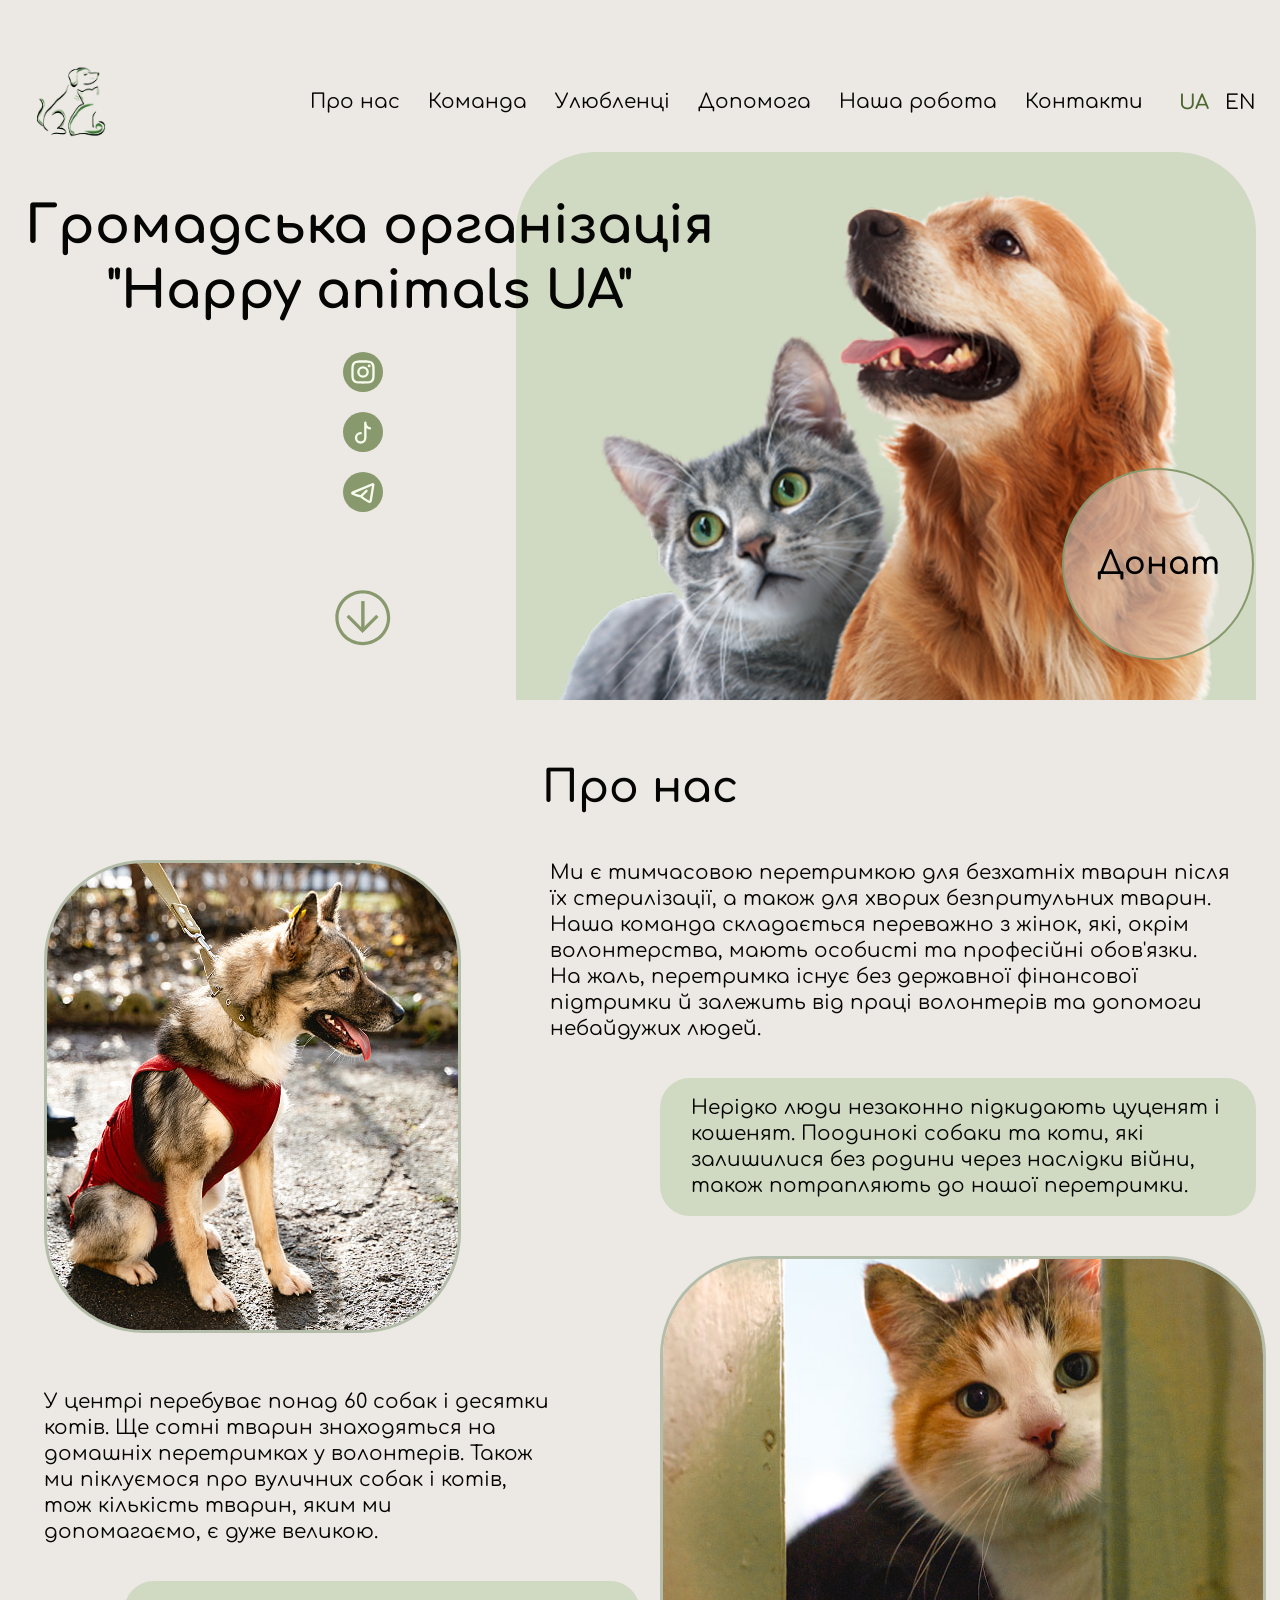
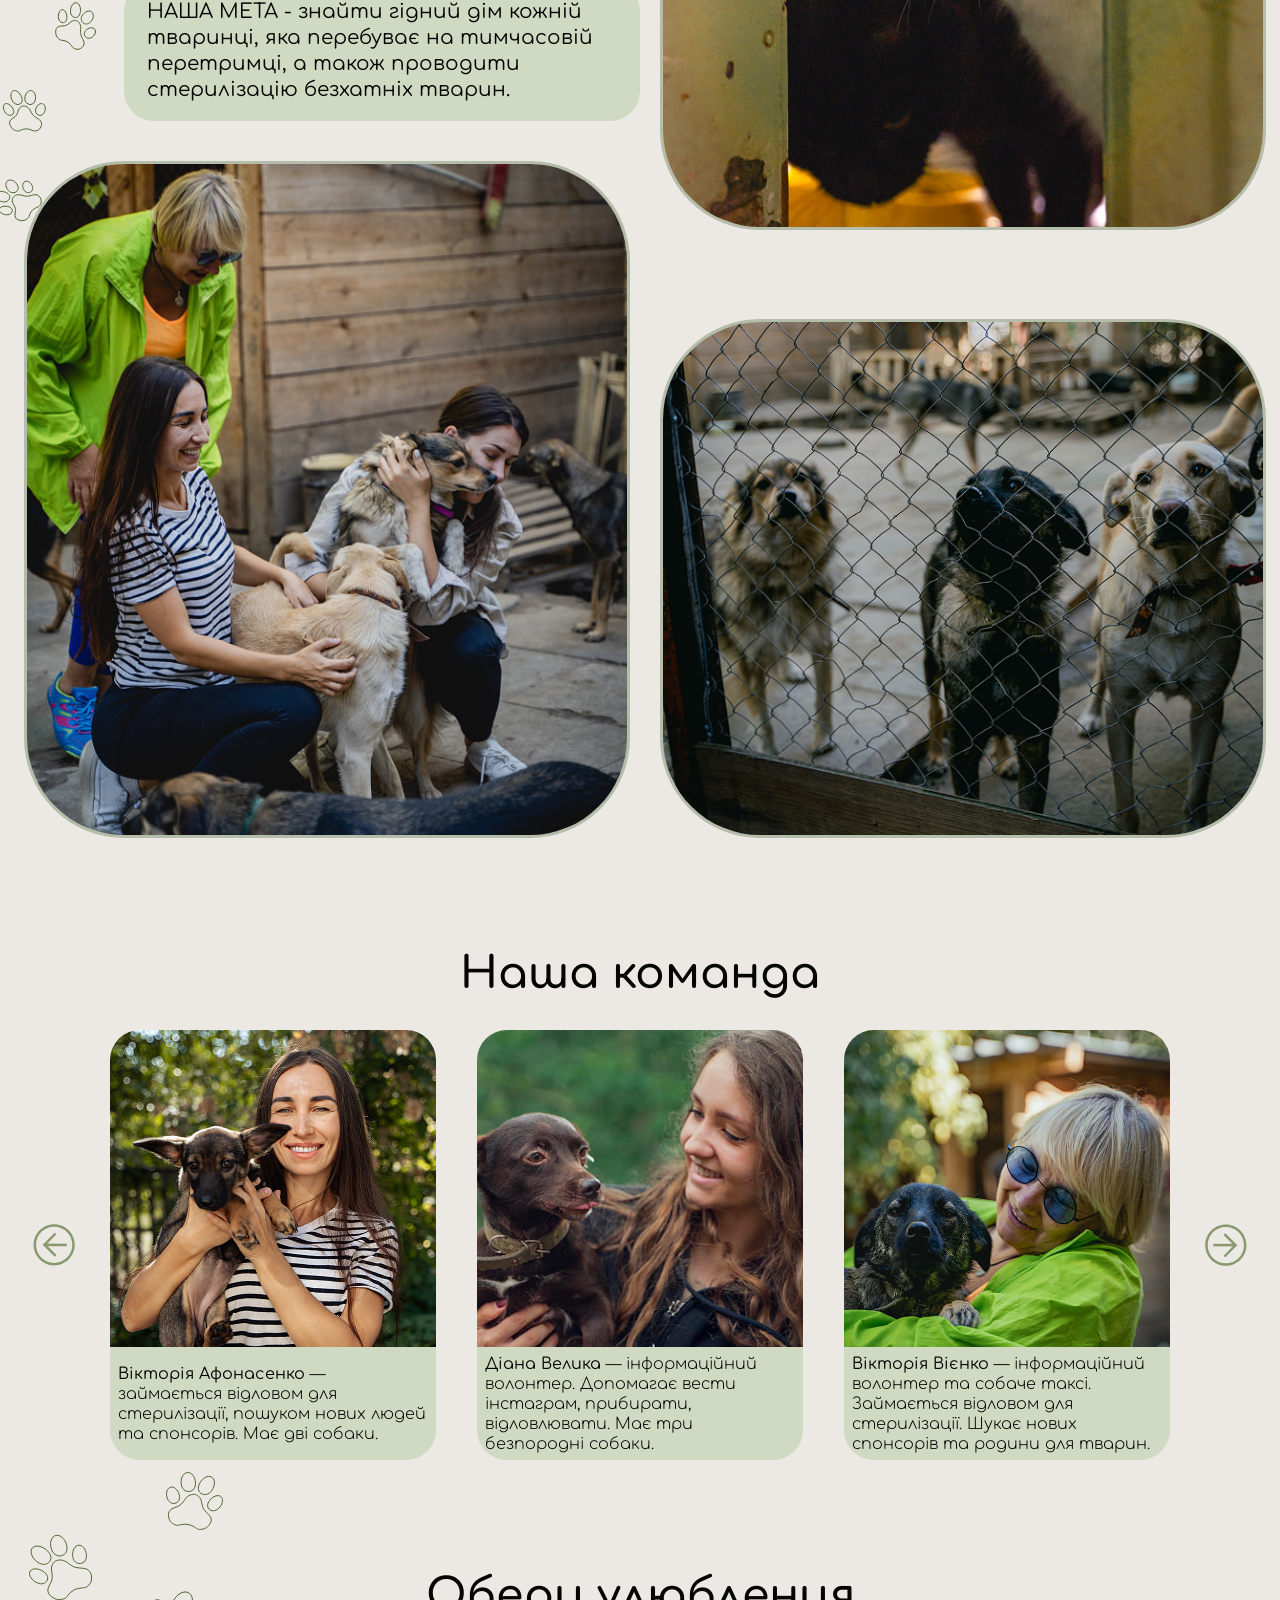
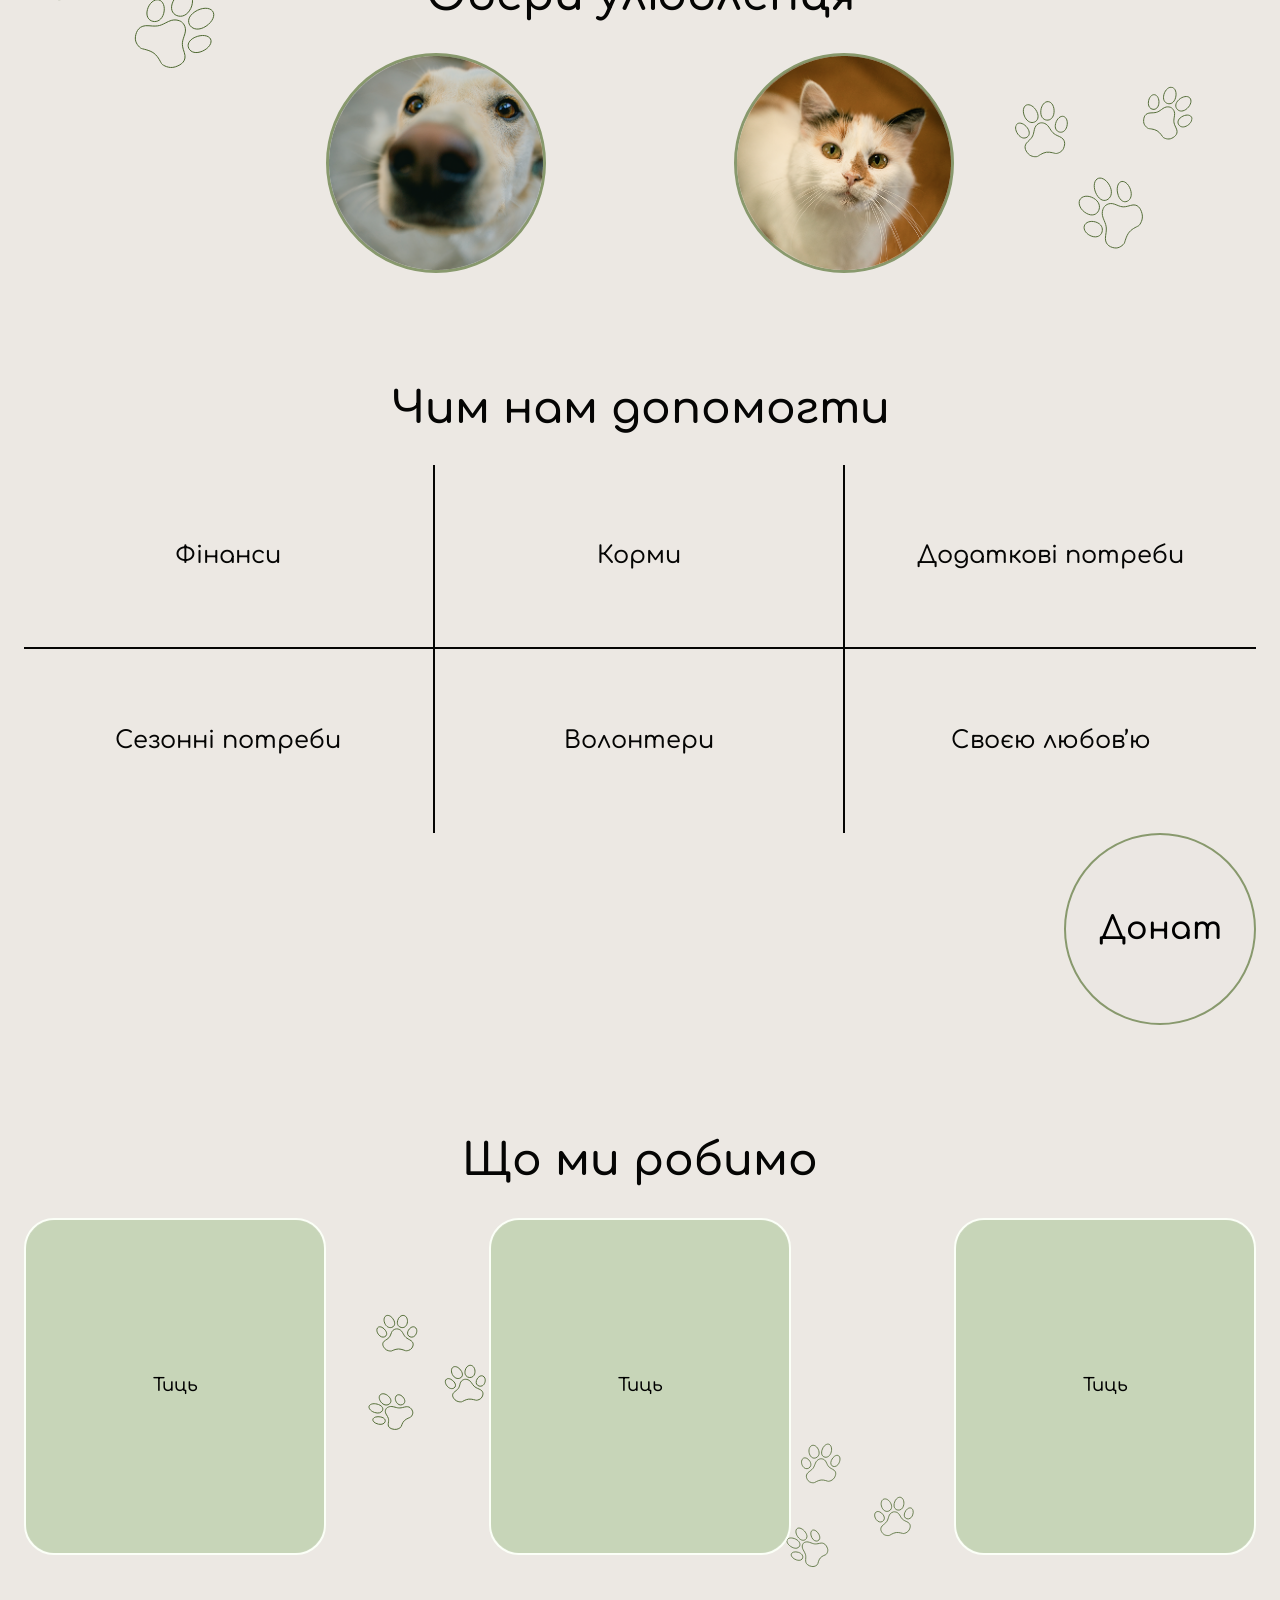
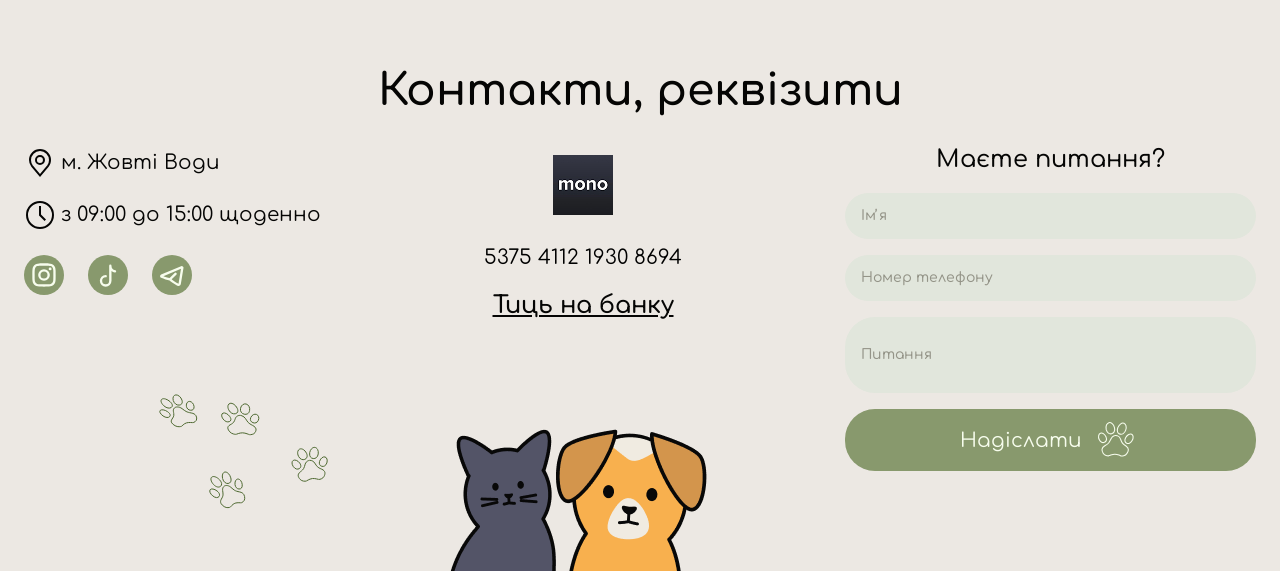
==== commit b8c9f512: "add translations" ====
--- a/index.html
+++ b/index.html
@@ -27,6 +27,7 @@
                 src="./images/logo.png"
                 srcset="./images/logo@2x.png 2x"
                 alt="Логотип громадської організації Happy animals UA"
+                data-lang-alt="header.logo.alt"
               />
             </a>
             <ul class="header__menu">
@@ -34,6 +35,7 @@
                 <a
                   class="header__menu-link link"
                   href="./index.html#about-section"
+                  data-lang="header.menu.about"
                   >Про нас</a
                 >
               </li>
@@ -41,6 +43,7 @@
                 <a
                   class="header__menu-link link"
                   href="./index.html#team-section"
+                  data-lang="header.menu.team"
                   >Команда</a
                 >
               </li>
@@ -48,6 +51,7 @@
                 <a
                   class="header__menu-link link"
                   href="./index.html#pets-section"
+                  data-lang="header.menu.pets"
                   >Улюбленці</a
                 >
               </li>
@@ -55,6 +59,7 @@
                 <a
                   class="header__menu-link link"
                   href="./index.html#help-section"
+                  data-lang="header.menu.help"
                   >Допомога</a
                 >
               </li>
@@ -62,20 +67,34 @@
                 <a
                   class="header__menu-link link"
                   href="./index.html#activities-section"
+                  data-lang="header.menu.activities"
                   >Наша робота</a
                 >
               </li>
               <li>
-                <a class="header__menu-link link" href="./index.html#footer"
+                <a
+                  class="header__menu-link link"
+                  href="./index.html#footer"
+                  data-lang="header.menu.contacts"
                   >Контакти</a
                 >
               </li>
             </ul>
             <div class="header__language">
-              <button type="button" class="header__language-btn is-active">
+              <button
+                type="button"
+                class="header__language-btn is-active"
+                data-language="ua"
+              >
                 UA
               </button>
-              <button type="button" class="header__language-btn">EN</button>
+              <button
+                type="button"
+                class="header__language-btn"
+                data-language="en"
+              >
+                EN
+              </button>
             </div>
             <button class="header__burger menu-btn-open" type="button">
               <svg class="header__burger-icon">
@@ -94,22 +113,34 @@
       </button>
       <ul class="mobile-menu__list">
         <li>
-          <a class="mobile-menu__link link" href="./index.html#about-section"
+          <a
+            class="mobile-menu__link link"
+            href="./index.html#about-section"
+            data-lang="header.menu.about"
             >Про нас</a
           >
         </li>
         <li>
-          <a class="mobile-menu__link link" href="./index.html#team-section"
+          <a
+            class="mobile-menu__link link"
+            href="./index.html#team-section"
+            data-lang="header.menu.team"
             >Команда</a
           >
         </li>
         <li>
-          <a class="mobile-menu__link link" href="./index.html#pets-section"
+          <a
+            class="mobile-menu__link link"
+            href="./index.html#pets-section"
+            data-lang="header.menu.pets"
             >Улюбленці</a
           >
         </li>
         <li>
-          <a class="mobile-menu__link link" href="./index.html#help-section"
+          <a
+            class="mobile-menu__link link"
+            href="./index.html#help-section"
+            data-lang="header.menu.help"
             >Допомога</a
           >
         </li>
@@ -117,27 +148,41 @@
           <a
             class="mobile-menu__link link"
             href="./index.html#activities-section"
+            data-lang="header.menu.activities"
             >Наша робота</a
           >
         </li>
         <li>
-          <a class="mobile-menu__link link" href="./index.html#footer"
+          <a
+            class="mobile-menu__link link"
+            href="./index.html#footer"
+            data-lang="header.menu.contacts"
             >Контакти</a
           >
         </li>
       </ul>
       <div class="mobile-menu__language">
-        <button type="button" class="mobile-menu__language-btn is-active">
+        <button
+          type="button"
+          class="mobile-menu__language-btn is-active"
+          data-language="ua"
+        >
           UA
         </button>
-        <button type="button" class="mobile-menu__language-btn">EN</button>
+        <button
+          type="button"
+          class="mobile-menu__language-btn"
+          data-language="en"
+        >
+          EN
+        </button>
       </div>
     </div>
     <main>
       <section class="hero-section">
         <div class="hero-section__container container">
           <div class="hero-section__content">
-            <h1 class="hero-section__title">
+            <h1 class="hero-section__title" data-lang="hero.title">
               Громадська організація "Happy animals UA"
             </h1>
             <div class="hero-section__sidebar">
@@ -192,27 +237,35 @@
               src="./images/hero/hero-main-photo.png"
               srcset="./images/hero/hero-main-photo@2x.png 2x"
               alt="Сірий кіт і золотистий ретривер"
+              data-lang-alt="hero.image.alt"
             />
             <button
               class="donate-button modal-btn-open hero-section__button"
               type="button"
+              data-lang="donate.button"
             >
               Донат
             </button>
           </div>
         </div>
       </section>
-      <section class="about-section" id="about-section">
+      <section class="about-section section" id="about-section">
         <div class="about-section__container container">
-          <h2 class="about-section__title title">Про нас</h2>
+          <h2 class="about-section__title title" data-lang="about.title">
+            Про нас
+          </h2>
           <div class="about-section__grid">
             <img
               class="about-section__media about-section__media--1"
               src="./images/about/about-1.jpg"
               srcset="./images/about/about-1@2x.jpg 2x"
               alt="Собака в червоній жилетці сидить на вулиці"
+              data-lang-alt="about.image1.alt"
             />
-            <p class="about-section__text about-section__text--1">
+            <p
+              class="about-section__text about-section__text--1"
+              data-lang="about.text1"
+            >
               Ми є тимчасовою перетримкою для безхатніх тварин після їх
               стерилізації, а також для хворих безпритульних тварин. Наша
               команда складається переважно з жінок, які, окрім волонтерства,
@@ -220,18 +273,27 @@
               без державної фінансової підтримки й залежить від праці волонтерів
               та допомоги небайдужих людей.
             </p>
-            <p class="about-section__note about-section__note--1">
+            <p
+              class="about-section__note about-section__note--1"
+              data-lang="about.note1"
+            >
               Нерідко люди незаконно підкидають цуценят і кошенят. Поодинокі
               собаки та коти, які залишилися без родини через наслідки війни,
               також потрапляють до нашої перетримки.
             </p>
-            <p class="about-section__text about-section__text--2">
+            <p
+              class="about-section__text about-section__text--2"
+              data-lang="about.text2"
+            >
               У центрі перебуває понад 60 собак і десятки котів. Ще сотні тварин
               знаходяться на домашніх перетримках у волонтерів. Також ми
               піклуємося про вуличних собак і котів, тож кількість тварин, яким
               ми допомагаємо, є дуже великою.
             </p>
-            <p class="about-section__note about-section__note--2">
+            <p
+              class="about-section__note about-section__note--2"
+              data-lang="about.note2"
+            >
               НАША МЕТА - знайти гідний дім кожній тваринці, яка перебуває на
               тимчасовій перетримці, а також проводити стерилізацію безхатніх
               тварин.
@@ -241,18 +303,21 @@
               src="./images/about/about-2.jpg"
               srcset="./images/about/about-2@2x.jpg 2x"
               alt="Триколірне кошеня визирає з-за дверей"
+              data-lang-alt="about.image2.alt"
             />
             <img
               class="about-section__media about-section__media--3"
               src="./images/about/about-3.jpg"
               srcset="./images/about/about-3@2x.jpg 2x"
               alt="Волонтери спілкуються та доглядають собак у притулку"
+              data-lang-alt="about.image3.alt"
             />
             <img
               class="about-section__media about-section__media--4"
               src="./images/about/about-4.jpg"
               srcset="./images/about/about-4@2x.jpg 2x"
               alt="Собаки у вольєрі притулку"
+              data-lang-alt="about.image4.alt"
             />
           </div>
           <svg class="about-section__paws-icon">
@@ -265,14 +330,14 @@
       </section>
       <section class="team-section section" id="team-section">
         <div class="container">
-          <h2 class="title">Наша команда</h2>
+          <h2 class="title" data-lang="team.title">Наша команда</h2>
           <div class="team-section__slider">
             <button class="carousel-btn prev" type="button">
               <svg class="carousel-btn__arrow">
                 <use href="./images/icons.svg#arrow-slider"></use>
               </svg>
             </button>
-            <div class="team-section__content swiper-container">
+            <div class="team-section__content team-swiper">
               <ul class="team-section__list swiper-wrapper">
                 <li class="swiper-slide">
                   <div class="team-card">
@@ -281,9 +346,10 @@
                       src="./images/team/team-1.jpg"
                       srcset="./images/team/team-1@2x.jpg 2x"
                       alt="Дівчина тримає маленького цуценя"
+                      data-lang-alt="team.image1.alt"
                     />
                     <p class="team-card__text">
-                      <span
+                      <span data-lang="team.text1" data-html
                         ><strong>Вікторія Афонасенко</strong> - займається
                         відловом для стерилізації, пошуком нових людей та
                         спонсорів. Має дві собаки.</span
@@ -298,9 +364,10 @@
                       src="./images/team/team-2.jpg"
                       srcset="./images/team/team-2@2x.jpg 2x"
                       alt="Дівчина обіймає собаку"
+                      data-lang-alt="team.image2.alt"
                     />
                     <p class="team-card__text">
-                      <span>
+                      <span data-lang="team.text2" data-html>
                         <strong>Діана Велика</strong> - інформаційний волонтер.
                         Допомагає вести інстаграм, прибирати, відловлювати. Має
                         три безпородні собаки.</span
@@ -315,9 +382,10 @@
                       src="./images/team/team-3.jpg"
                       srcset="./images/team/team-3@2x.jpg 2x"
                       alt="Жінка тримає чорного цуценя"
+                      data-lang-alt="team.image3.alt"
                     />
                     <p class="team-card__text">
-                      <span
+                      <span data-lang="team.text3" data-html
                         ><strong>Вікторія Вієнко</strong> - інформаційний
                         волонтер та собаче таксі, відлов для стерилізації. Шукає
                         нових спонсорів та родини тваринам.</span
@@ -332,9 +400,10 @@
                       src="./images/team/team-4.jpg"
                       srcset="./images/team/team-4@2x.jpg 2x"
                       alt="Волонтерка обіймає чорну собаку"
+                      data-lang-alt="team.image4.alt"
                     />
                     <p class="team-card__text">
-                      <span>
+                      <span data-lang="team.text4" data-html>
                         <strong>Лідія Василівна</strong> - волонтерка .
                         Допомагає прибирати та робити процедури хворим тваринам.
                         Прихистила чотири собаки.</span
@@ -349,9 +418,10 @@
                       src="./images/team/team-5.jpg"
                       srcset="./images/team/team-5@2x.jpg 2x"
                       alt="Чоловік на території притулку"
+                      data-lang-alt="team.image5.alt"
                     />
                     <p class="team-card__text">
-                      <span
+                      <span data-lang="team.text5" data-html
                         ><strong>Віталій Анатолійович</strong> - волонтер -
                         майстер. Побудував всі будки та вольєри. Інколи,
                         допомогає іншим волонтерам прибирати.</span
@@ -366,9 +436,10 @@
                       src="./images/team/team-6.jpg"
                       srcset="./images/team/team-6@2x.jpg 2x"
                       alt="Дівчина тримає кота"
+                      data-lang-alt="team.image6.alt"
                     />
                     <p class="team-card__text">
-                      <span
+                      <span data-lang="team.text6" data-html
                         ><strong>Марія</strong> - волонтер, журналістка.
                         Допомагає прибирати декілька разів на тиждень. Має двох
                         кішечок, яких врятувала.</span
@@ -388,7 +459,7 @@
       </section>
       <section class="pets-section section" id="pets-section">
         <div class="container pets-section__container">
-          <h2 class="title">Обери улюбленця</h2>
+          <h2 class="title" data-lang="pets.title">Обери улюбленця</h2>
           <ul class="pets-section__list">
             <li>
               <a class="pets-card link" href="">
@@ -397,10 +468,12 @@
                   src="./images/pets/pets-dog.png"
                   srcset="./images/pets/pets-dog@2x.png 2x"
                   alt="Мордочка білого собаки крупним планом"
+                  data-lang-alt="pets.image1.alt"
                 />
                 <span class="pets-card__overlay">
                   <span class="pets-card__text"
-                    ><span>Більше</span> <span>собачок</span></span
+                    ><span data-lang="pets.more">Більше</span>
+                    <span data-lang="pets.dogs">собачок</span></span
                   >
                 </span></a
               >
@@ -412,11 +485,12 @@
                   src="./images/pets/pets-cat.png"
                   srcset="./images/pets/pets-cat@2x.png 2x"
                   alt="Біло-рудий кіт"
+                  data-lang-alt="pets.image2.alt"
                 />
                 <span class="pets-card__overlay">
                   <span class="pets-card__text">
-                    <span>Більше</span>
-                    <span>котиків</span></span
+                    <span data-lang="pets.more">Більше</span>
+                    <span data-lang="pets.cats">котиків</span></span
                   >
                 </span></a
               >
@@ -435,75 +509,106 @@
       </section>
       <section class="help-section section" id="help-section">
         <div class="container help-section__container">
-          <h2 class="title">Чим нам допомогти</h2>
+          <h2 class="title" data-lang="help.title">Чим нам допомогти</h2>
+
           <ul class="help-section__list">
             <li class="help-section__item">
               <div class="help-card help-card--finance">
                 <div class="help-card__inner">
-                  <div class="help-card__front">Фінанси</div>
+                  <div class="help-card__front" data-lang="help.finance.title">
+                    Фінанси
+                  </div>
+
                   <div class="help-card__back">
                     <ul class="help-card__back-list">
-                      <li>Оплата стерилізацій та лікування хворих</li>
-                      <li>Закупівля кормів</li>
-                      <li>Заробітна плата двом працівникам</li>
-                      <li>Оплата оренди приміщення та комунальних послуг </li>
+                      <li data-lang="help.finance.item1">
+                        Оплата стерилізацій та лікування хворих
+                      </li>
+                      <li data-lang="help.finance.item2">Закупівля кормів</li>
+                      <li data-lang="help.finance.item3">
+                        Заробітна плата двом працівникам
+                      </li>
+                      <li data-lang="help.finance.item4">
+                        Оплата оренди приміщення та комунальних послуг
+                      </li>
                     </ul>
                   </div>
                 </div>
               </div>
             </li>
+
             <li class="help-section__item">
               <div class="help-card help-card--food">
                 <div class="help-card__inner">
-                  <div class="help-card__front">Корми</div>
+                  <div class="help-card__front" data-lang="help.food.title">
+                    Корми
+                  </div>
+
                   <div class="help-card__back">
                     <ul class="help-card__back-list">
-                      <li>600 кг кормів собачих</li>
-                      <li>60 кг корму для цуценят</li>
-                      <li>40 кг корму для котів</li>
-                      <li>+корми на допомогу</li>
+                      <li data-lang="help.food.item1">600 кг кормів собачих</li>
+                      <li data-lang="help.food.item2">
+                        60 кг корму для цуценят
+                      </li>
+                      <li data-lang="help.food.item3">40 кг корму для котів</li>
+                      <li data-lang="help.food.item4">+ корми на допомогу</li>
                     </ul>
                   </div>
                 </div>
               </div>
             </li>
+
             <li class="help-section__item">
               <div class="help-card help-card--needs">
                 <div class="help-card__inner">
-                  <div class="help-card__front">Додаткові потреби</div>
+                  <div class="help-card__front" data-lang="help.needs.title">
+                    Додаткові потреби
+                  </div>
+
                   <div class="help-card__back">
                     <ul class="help-card__back-list">
-                      <li>Пелюшки одноразові </li>
-                      <li>Дезинфікуючі засоби</li>
-                      <li>Одноразові рукавички</li>
-                      <li>Бахіли</li>
-                      <li>Одноразові халати</li>
+                      <li data-lang="help.needs.item1">Пелюшки одноразові</li>
+                      <li data-lang="help.needs.item2">Дезинфікуючі засоби</li>
+                      <li data-lang="help.needs.item3">Одноразові рукавички</li>
+                      <li data-lang="help.needs.item4">Бахіли</li>
+                      <li data-lang="help.needs.item5">Одноразові халати</li>
                     </ul>
                   </div>
                 </div>
               </div>
             </li>
+
             <li class="help-section__item">
               <div class="help-card help-card--season">
                 <div class="help-card__inner">
-                  <div class="help-card__front">Сезонні потреби</div>
+                  <div class="help-card__front" data-lang="help.season.title">
+                    Сезонні потреби
+                  </div>
+
                   <div class="help-card__back">
                     <ul class="help-card__back-list">
-                      <li>Будки</li>
-                      <li>Дрова</li>
-                      <li>Солома</li>
-                      <li>Теплі речі</li>
+                      <li data-lang="help.season.item1">Будки</li>
+                      <li data-lang="help.season.item2">Дрова</li>
+                      <li data-lang="help.season.item3">Солома</li>
+                      <li data-lang="help.season.item4">Теплі речі</li>
                     </ul>
                   </div>
                 </div>
               </div>
             </li>
+
             <li class="help-section__item">
               <div class="help-card help-card--volunteers">
                 <div class="help-card__inner">
-                  <div class="help-card__front">Волонтери</div>
+                  <div
+                    class="help-card__front"
+                    data-lang="help.volunteers.title"
+                  >
+                    Волонтери
+                  </div>
+
                   <div class="help-card__back">
-                    <p>
+                    <p data-lang="help.volunteers.text">
                       Потребуємо інформаційних волонтерів та волонтерів для
                       догляду за тваринами.
                     </p>
@@ -511,135 +616,194 @@
                 </div>
               </div>
             </li>
+
             <li class="help-section__item">
               <div class="help-card help-card--love">
                 <div class="help-card__inner">
-                  <div class="help-card__front">Своєю любов’ю</div>
+                  <div class="help-card__front" data-lang="help.love.title">
+                    Своєю любов’ю
+                  </div>
+
                   <div class="help-card__back">
                     <img
                       class="help-card__back-img"
                       src="./images/help/help-1.jpg"
                       srcset="./images/help/help-1@2x.jpg 2x"
                       alt="Людина гладить собаку"
+                      data-lang-alt="help.love.image.alt"
                     />
+
                     <img
                       class="help-card__back-img--mobile"
                       src="./images/help/help--mobile.jpg"
                       srcset="./images/help/help--mobile@2x.jpg 2x"
                       alt="Людина гладить собаку"
+                      data-lang-alt="help.love.image.alt"
                     />
                   </div>
                 </div>
               </div>
             </li>
           </ul>
+
           <button
             class="donate-button modal-btn-open help-section__button"
             type="button"
+            data-lang="donate.button"
           >
             Донат
           </button>
+
           <svg class="help-section__paws--mobile">
             <use href="./images/icons.svg#help-paws--mobile"></use>
           </svg>
         </div>
       </section>
-      <!-- <section class="activities-section section" id="activities-section">
+      <section class="activities-section section" id="activities-section">
         <div class="container activities-section__container">
-          <h2 class="title">Що ми робимо</h2>
-          <ul class="activities-section__list">
-            <li class="activities-section__item">
-              <button class="activity-card" type="button">
-                <div class="activity-card__inner">
-                  <div class="activity-card__front">Тиць</div>
-                  <div class="activity-card__back">
-                    <span class="activity-card__animation">
-                      <svg
-                        class="activity-card__img activity-card__img--static activity-card__img--1"
+          <h2 class="title" data-lang="activities.title">Що ми робимо</h2>
+
+          <div class="activities-section__content activities-swiper">
+            <ul class="activities-section__list swiper-wrapper">
+              <li class="swiper-slide activities-section__slide">
+                <div class="activities-section__item">
+                  <button class="activity-card" type="button">
+                    <span class="activity-card__inner">
+                      <span
+                        class="activity-card__front"
+                        data-lang="activities.card.front"
                       >
-                        <use href="./images/icons.svg#activities-1"></use>
-                      </svg>
+                        Тиць
+                      </span>
+
+                      <span class="activity-card__back">
+                        <span class="activity-card__animation">
+                          <svg
+                            class="activity-card__img activity-card__img--static activity-card__img--1"
+                          >
+                            <use href="./images/icons.svg#activities-1"></use>
+                          </svg>
+                        </span>
+
+                        <span
+                          class="activity-card__text"
+                          data-lang="activities.card1.text"
+                        >
+                          Щомісяця допомагаємо зооволонтерам кормом обсягом від
+                          50 до 100 кг
+                        </span>
+                      </span>
                     </span>
-                    <span class="activity-card__text">
-                      Щомісячно допомагаємо кормами зоо-волонтерам вмістом 50 кг
-                      -100 кг 
+                  </button>
+                </div>
+              </li>
+
+              <li class="swiper-slide activities-section__slide">
+                <div class="activities-section__item">
+                  <button class="activity-card" type="button">
+                    <span class="activity-card__inner">
+                      <span
+                        class="activity-card__front"
+                        data-lang="activities.card.front"
+                      >
+                        Тиць
+                      </span>
+
+                      <span class="activity-card__back">
+                        <span class="activity-card__animation">
+                          <svg
+                            class="activity-card__img activity-card__img--animated activity-card__img--2-1"
+                          >
+                            <use href="./images/icons.svg#activities-2-1"></use>
+                          </svg>
+
+                          <svg
+                            class="activity-card__img activity-card__img--animated activity-card__img--2-2"
+                          >
+                            <use href="./images/icons.svg#activities-2-2"></use>
+                          </svg>
+
+                          <svg
+                            class="activity-card__img activity-card__img--animated activity-card__img--2-3"
+                          >
+                            <use href="./images/icons.svg#activities-2-3"></use>
+                          </svg>
+                        </span>
+
+                        <span
+                          class="activity-card__text"
+                          data-lang="activities.card2.text"
+                        >
+                          Щороку стерилізуємо близько 100 тварин
+                        </span>
+                      </span>
                     </span>
-                  </div>
+                  </button>
                 </div>
-              </button>
-            </li>
-            <li class="activities-section__item">
-              <button class="activity-card" type="button">
-                <span class="activity-card__inner">
-                  <span class="activity-card__front"> Тиць </span>
-                  <span class="activity-card__back">
-                    <span class="activity-card__animation">
-                      <svg
-                        class="activity-card__img activity-card__img--animated activity-card__img--2-1"
+              </li>
+
+              <li class="swiper-slide activities-section__slide">
+                <div class="activities-section__item">
+                  <button class="activity-card" type="button">
+                    <span class="activity-card__inner">
+                      <span
+                        class="activity-card__front"
+                        data-lang="activities.card.front"
                       >
-                        <use href="./images/icons.svg#activities-2-1"></use>
-                      </svg>
-                      <svg
-                        class="activity-card__img activity-card__img--animated activity-card__img--2-2"
-                      >
-                        <use href="./images/icons.svg#activities-2-2"></use>
-                      </svg>
-                      <svg
-                        class="activity-card__img activity-card__img--animated activity-card__img--2-3"
-                      >
-                        <use href="./images/icons.svg#activities-2-3"></use>
-                      </svg>
+                        Тиць
+                      </span>
+
+                      <span class="activity-card__back">
+                        <span class="activity-card__animation">
+                          <svg
+                            class="activity-card__img activity-card__img--animated activity-card__img--3-1"
+                          >
+                            <use href="./images/icons.svg#activities-3-1"></use>
+                          </svg>
+
+                          <svg
+                            class="activity-card__img activity-card__img--animated activity-card__img--3-2"
+                          >
+                            <use href="./images/icons.svg#activities-3-2"></use>
+                          </svg>
+
+                          <svg
+                            class="activity-card__img activity-card__img--animated activity-card__img--3-3"
+                          >
+                            <use href="./images/icons.svg#activities-3-3"></use>
+                          </svg>
+                        </span>
+
+                        <span
+                          class="activity-card__text"
+                          data-lang="activities.card3.text"
+                        >
+                          За рік допомагаємо знайти дім близько 70 тваринам
+                        </span>
+                      </span>
                     </span>
-
-                    <span class="activity-card__text">
-                      За рік стерилізуємо, приблизно, 100 тварин
-                    </span>
-                  </span>
-                </span>
-              </button>
-            </li>
-            <li class="activities-section__item">
-              <button class="activity-card" type="button">
-                <span class="activity-card__inner">
-                  <span class="activity-card__front"> Тиць </span>
-                  <span class="activity-card__back">
-                    <span class="activity-card__animation">
-                      <svg
-                        class="activity-card__img activity-card__img--animated activity-card__img--3-1"
-                      >
-                        <use href="./images/icons.svg#activities-3-1"></use>
-                      </svg>
-                      <svg
-                        class="activity-card__img activity-card__img--animated activity-card__img--3-2"
-                      >
-                        <use href="./images/icons.svg#activities-3-2"></use>
-                      </svg>
-                      <svg
-                        class="activity-card__img activity-card__img--animated activity-card__img--3-3"
-                      >
-                        <use href="./images/icons.svg#activities-3-3"></use>
-                      </svg>
-                    </span>
-                    <span class="activity-card__text">
-                      За рік прилаштовуємо, приблизно, 70 тварин
-                    </span>
-                  </span>
-                </span>
-              </button>
-            </li>
-          </ul>
+                  </button>
+                </div>
+              </li>
+            </ul>
+
+            <div class="pagination"></div>
+          </div>
+
           <svg class="activities-section__paws-1">
             <use href="./images/icons.svg#activities-paws-1"></use>
           </svg>
+
           <svg class="activities-section__paws-2">
             <use href="./images/icons.svg#activities-paws-2"></use>
           </svg>
         </div>
-      </section> -->
+      </section>
     </main>
-    <!-- <footer class="footer" id="footer">
+    <footer class="footer" id="footer">
       <div class="container footer__container">
-        <h2 class="title">Контакти, реквізити</h2>
+        <h2 class="title" data-lang="footer.title">Контакти, реквізити</h2>
+
         <div class="footer__content">
           <address class="footer__contacts">
             <ul class="footer__contacts-list">
@@ -647,15 +811,26 @@
                 <svg class="footer__contacts-icon">
                   <use href="./images/icons.svg#location"></use>
                 </svg>
-                <span>м. Жовті Води</span>
-              </li>
+
+                <span class="footer__contacts-text" data-lang="footer.location">
+                  м. Жовті Води
+                </span>
+              </li>
+
               <li class="footer__contacts-item">
                 <svg class="footer__contacts-icon">
                   <use href="./images/icons.svg#clock"></use>
                 </svg>
-                <span>з 09:00 до 15:00 щоденно</span>
+
+                <span
+                  class="footer__contacts-text"
+                  data-lang="footer.workingHours"
+                >
+                  з 09:00 до 15:00 щоденно
+                </span>
               </li>
             </ul>
+
             <ul class="footer__socials">
               <li>
                 <a
@@ -669,6 +844,7 @@
                   </svg>
                 </a>
               </li>
+
               <li>
                 <a
                   class="footer__socials-link"
@@ -681,6 +857,7 @@
                   </svg>
                 </a>
               </li>
+
               <li>
                 <a
                   class="footer__socials-link"
@@ -695,33 +872,44 @@
               </li>
             </ul>
           </address>
+
           <div class="footer__payment">
             <img
               class="footer__mono-img"
               src="./images/monobank.jpg"
               srcset="./images/monobank@2x.jpg 2x"
               alt="Логотип Монобанку"
+              data-lang-alt="footer.monobank.alt"
             />
-            <p class="footer__card-wrapper">
+
+            <div class="footer__card-wrapper">
               <button
                 class="footer__card-number"
                 type="button"
                 data-card="5375411219308694"
+                data-tooltip="Скопіювати"
+                data-lang-tooltip="footer.card.tooltip"
               >
                 5375 4112 1930 8694
               </button>
-            </p>
-            <a
-              class="footer__jar-link link"
-              href="#"
-              target="_blank"
-              rel="noopener noreferrer"
-            >
-              Тиць на банку
-            </a>
+
+              <a
+                class="footer__jar-link link"
+                href="#"
+                target="_blank"
+                rel="noopener noreferrer"
+                data-lang="footer.jar"
+              >
+                Тиць на банку
+              </a>
+            </div>
           </div>
+
           <form class="footer__form">
-            <h3 class="footer__form-title">Маєте питання?</h3>
+            <h3 class="footer__form-title" data-lang="footer.form.title">
+              Маєте питання?
+            </h3>
+
             <label class="footer__field">
               <input
                 class="footer__input input"
@@ -730,7 +918,10 @@
                 placeholder=" "
                 required
               />
-              <span class="footer__label-text">Імʼя</span>
+
+              <span class="footer__label-text" data-lang="footer.form.name">
+                Імʼя
+              </span>
             </label>
 
             <label class="footer__field footer__field--phone">
@@ -744,34 +935,53 @@
                 inputmode="numeric"
                 required
               />
-              <span class="footer__label-text">Номер телефону</span>
+
+              <span class="footer__label-text" data-lang="footer.form.phone">
+                Номер телефону
+              </span>
+
               <span class="footer__phone-prefix">+380 </span>
             </label>
 
             <label class="footer__field">
-              <textarea
-                class="footer__textarea input"
-                name="question"
-                placeholder=" "
-                maxlength="500"
-                required
-              ></textarea>
-              <span class="footer__label-text">Питання</span>
+              <span class="footer__textarea-wrapper">
+                <textarea
+                  class="footer__textarea"
+                  name="question"
+                  placeholder=" "
+                  maxlength="450"
+                  required
+                ></textarea>
+              </span>
+
+              <span
+                class="footer__label-text footer__label-textarea"
+                data-lang="footer.form.question"
+              >
+                Питання
+              </span>
             </label>
 
             <button class="footer__submit-btn" type="submit">
-              <span class="footer__submit-btn-text">Надіслати</span
-              ><svg class="footer__submit-btn-icon">
+              <span
+                class="footer__submit-btn-text"
+                data-lang="footer.form.submit"
+              >
+                Надіслати
+              </span>
+
+              <svg class="footer__submit-btn-icon">
                 <use href="./images/icons.svg#submit-paw"></use>
               </svg>
             </button>
           </form>
         </div>
+
         <svg class="footer__paws-icon">
           <use href="./images/icons.svg#footer-paws"></use>
         </svg>
       </div>
-    </footer> -->
+    </footer>
     <div class="backdrop is-hidden">
       <div class="modal">
         <button class="modal__btn-close modal-btn-close" type="button">
@@ -779,56 +989,82 @@
             <use href="./images/icons.svg#close-button"></use>
           </svg>
         </button>
-        <h2 class="modal__title">Надіслати донат</h2>
+
+        <h2 class="modal__title" data-lang="modal.title">Надіслати донат</h2>
+
         <img
           class="modal__mono-img"
           src="./images/monobank.jpg"
           srcset="./images/monobank@2x.jpg 2x"
           alt="Логотип Монобанку"
+          data-lang-alt="footer.monobank.alt"
         />
+
         <p class="modal__card-wrapper">
           <button
             class="modal__card-number"
             type="button"
             data-card="5375411219308694"
+            data-tooltip="Скопіювати"
+            data-lang-tooltip="footer.card.tooltip"
           >
             5375 4112 1930 8694
           </button>
         </p>
+
         <a
           class="modal__jar-link link"
           href="#"
           target="_blank"
           rel="noopener noreferrer"
+          data-lang="footer.jar"
         >
           Тиць на банку
         </a>
+
+        <p class="modal__comment" data-lang="modal.comment">
+          *в коментарі вкажіть, для якої тваринки
+        </p>
+
         <div class="modal__bubble modal__bubble--thanks">
-          <span class="modal__bubble-text--thanks"> Дякую за твій донат </span>
+          <span class="modal__bubble-text--thanks" data-lang="modal.thanks">
+            Дякую за твій донат
+          </span>
         </div>
+
         <div class="modal__bubble modal__bubble--karma">
-          <span class="modal__bubble-text--karma"> Плюсик тобі в карму </span>
+          <span class="modal__bubble-text--karma" data-lang="modal.karma">
+            Плюсик тобі в карму
+          </span>
         </div>
+
         <svg class="modal__parrot-icon modal__icon">
           <use href="./images/svg/donat-parrot.svg"></use>
         </svg>
+
         <svg class="modal__dog-icon modal__icon">
           <use href="./images/icons.svg#donat-dog"></use>
         </svg>
+
         <svg class="modal__cat-icon modal__icon">
           <use href="./images/icons.svg#donat-cat"></use>
         </svg>
+
         <svg class="modal__fish-icon modal__icon">
           <use href="./images/icons.svg#donat-fish"></use>
         </svg>
       </div>
     </div>
     <script src="https://cdn.jsdelivr.net/npm/swiper@11/swiper-bundle.min.js"></script>
+    <script src="./js/translations.js"></script>
     <script src="./js/modal.js"></script>
     <script src="./js/mobile-menu.js"></script>
     <script src="./js/activity-card.js"></script>
     <script src="./js/buttons.js"></script>
     <script src="./js/help-cards.js"></script>
     <script src="./js/team-slider.js"></script>
+    <script src="./js/activities-slider.js"></script>
+    <script src="./js/bank-card.js"></script>
+    <script src="./js/inputs.js"></script>
   </body>
 </html>
--- a/css/main.min.css
+++ b/css/main.min.css
@@ -1 +1 @@
-@font-face{font-display:swap;font-family:"Comfortaa";font-style:normal;font-weight:300;src:url("../fonts/comfortaa-v47-cyrillic_latin-300.woff2") format("woff2")}@font-face{font-display:swap;font-family:"Comfortaa";font-style:normal;font-weight:400;src:url("../fonts/comfortaa-v47-cyrillic_latin-regular.woff2") format("woff2")}@font-face{font-display:swap;font-family:"Comfortaa";font-style:normal;font-weight:500;src:url("../fonts/comfortaa-v47-cyrillic_latin-500.woff2") format("woff2")}@font-face{font-display:swap;font-family:"Comfortaa";font-style:normal;font-weight:600;src:url("../fonts/comfortaa-v47-cyrillic_latin-600.woff2") format("woff2")}@font-face{font-display:swap;font-family:"Comfortaa";font-style:normal;font-weight:700;src:url("../fonts/comfortaa-v47-cyrillic_latin-700.woff2") format("woff2")}body{color:var(--primary-text-cl)}*,*::after,*::before{-webkit-box-sizing:border-box;box-sizing:border-box}html{scroll-behavior:smooth;overflow-x:clip}body{margin:0;font-family:var(--main-font);color:var(--primary-text-cl);background-color:var(--main-background-cl);font-size:20px;font-weight:400;line-height:1.1}h1,h2,h3,h4,h5,h6,p{margin:0}a{display:inline-block}img{display:block;max-width:100%;height:auto;-o-object-fit:cover;object-fit:cover}address{font-style:normal}ul{margin:0;padding:0;list-style-type:none}:root{--main-font: 'Comfortaa', sans-serif;--primary-text-cl: #050504;--main-background-cl: #ece8e3;--secondary-background-cl: #fcfbee;--light-accent-cl: #88996d;--dark-accent-cl: #4c672f;--text-bg-cl: #d0d9c2;--white-text-cl: #f7fded;--border-cl: #b4bda9;--input-bg-cl: #e1e6dc;--input-text-cl: #949488;--input-text-cl: #949488;--card-bg-cl: rgba(195, 211, 180, 0.7)}.visually-hidden{position:absolute;width:1px;height:1px;margin:-1px;border:0;padding:0;white-space:nowrap;clip-path:inset(100%);clip:rect(0 0 0 0);overflow:hidden}.title{font-weight:600;font-size:20px;margin-bottom:16px;text-align:center}@media screen and (min-width: 768px){.title{margin-bottom:28px;font-size:32px}}@media screen and (min-width: 1200px){.title{margin-bottom:32px;font-size:44px}}.activity-card{width:100%;height:100%;background:var(--card-bg-cl);padding:0;-webkit-perspective:1000px;perspective:1000px;border:2px solid #fbfff7;border-radius:30px;cursor:pointer}.activity-card__inner{position:relative;display:block;width:100%;height:100%;-webkit-transition:-webkit-transform .6s;transition:-webkit-transform .6s;transition:transform .6s;transition:transform .6s, -webkit-transform .6s;-webkit-transform-style:preserve-3d;transform-style:preserve-3d}.activity-card__front,.activity-card__back{position:absolute;inset:0;display:-webkit-box;display:-ms-flexbox;display:flex;border-radius:30px;background:var(--card-bg-cl);-webkit-backface-visibility:hidden;backface-visibility:hidden}.activity-card__front{-webkit-box-align:center;-ms-flex-align:center;align-items:center;-webkit-box-pack:center;-ms-flex-pack:center;justify-content:center;font-weight:500;font-size:18px;line-height:1.3}.activity-card__animation{-ms-flex-item-align:center;align-self:center}.activity-card__text{display:-webkit-box;display:-ms-flexbox;display:flex;-webkit-box-align:center;-ms-flex-align:center;align-items:center;-ms-flex-item-align:stretch;align-self:stretch;text-align:left;padding:17px 6px;width:276px;height:103px;background:var(--input-bg-cl);border-radius:0px 5px 5px 0px}.activities-section__item:nth-child(even) .activity-card__text{padding-left:20px;-ms-flex-item-align:end;align-self:flex-end;border-radius:5px 0 0 5px}.activity-card__back{padding-top:32px;-webkit-transform:rotateY(180deg);transform:rotateY(180deg);display:-webkit-box;display:-ms-flexbox;display:flex;-webkit-box-orient:vertical;-webkit-box-direction:normal;-ms-flex-direction:column;flex-direction:column;gap:8px;overflow:hidden;font-size:18px;line-height:1.3}.activity-card.is-flipped .activity-card__inner{-webkit-transform:rotateY(180deg);transform:rotateY(180deg)}.activity-card__animation{position:relative;width:180px;height:150px}.activity-card__img{position:absolute;inset:0;width:100%;height:100%}.activity-card__img--animated{opacity:0;-webkit-animation:activityFrames 1.2s infinite;animation:activityFrames 1.2s infinite}.activity-card__img--static{opacity:1;-webkit-animation:none;animation:none}.activity-card__img--2-1,.activity-card__img--3-1{-webkit-animation-delay:0s;animation-delay:0s}.activity-card__img--2-2,.activity-card__img--3-2{-webkit-animation-delay:.4s;animation-delay:.4s}.activity-card__img--2-3,.activity-card__img--3-3{-webkit-animation-delay:.8s;animation-delay:.8s}@-webkit-keyframes activityFrames{0%,33.33%{opacity:1}33.34%,100%{opacity:0}}@keyframes activityFrames{0%,33.33%{opacity:1}33.34%,100%{opacity:0}}.activity-card__back{-webkit-box-align:center;-ms-flex-align:center;align-items:center}.activities-section__item:nth-child(1) .activity-card__animation{width:212px;height:152px}.activities-section__item:nth-child(2) .activity-card__animation,.activities-section__item:nth-child(3) .activity-card__animation{width:122px;height:152px}.donate-button{position:relative;width:80px;height:80px;background:rgba(236,232,227,.5);border:2px solid var(--light-accent-cl);border-radius:50%;font-weight:600;font-size:18px;cursor:pointer;-webkit-transition:border .3s;transition:border .3s}@media screen and (min-width: 768px){.donate-button{width:136px;height:136px;font-weight:600;font-size:24px}}@media screen and (min-width: 1200px){.donate-button{font-size:32px;width:192px;height:192px}}.donate-button::before{content:"";position:absolute;inset:-3px;opacity:0;background-image:url("../images/svg/dashed-circle-donate.svg");background-repeat:no-repeat;background-size:contain;background-position:center;-webkit-transition:opacity .3s;transition:opacity .3s}.donate-button:hover{border-color:rgba(0,0,0,0);background:rgba(252,251,238,.5)}.donate-button:hover::before{opacity:1}.donate-button:active{border-color:rgba(0,0,0,0);background:var(--secondary-background-cl)}.donate-button__text{position:relative;z-index:1}.footer__submit-btn{display:-webkit-box;display:-ms-flexbox;display:flex;-webkit-box-orient:horizontal;-webkit-box-direction:normal;-ms-flex-direction:row;flex-direction:row;-webkit-box-pack:center;-ms-flex-pack:center;justify-content:center;-webkit-box-align:center;-ms-flex-align:center;align-items:center;width:100%;height:62px;background:var(--light-accent-cl);border-radius:30px;display:flex;gap:8px;padding:20px;color:var(--white-text-cl);border:none;cursor:pointer;-webkit-transition:background .3s;transition:background .3s}.footer__submit-btn:hover{background:var(--dark-accent-cl)}.footer__submit-btn--sent{font-size:24px;background:var(--dark-accent-cl)}.footer__submit-btn-icon{width:52px;height:56px}.carousel-btn{display:none;-webkit-box-align:center;-ms-flex-align:center;align-items:center;-webkit-box-pack:center;-ms-flex-pack:center;justify-content:center;-ms-flex-negative:0;flex-shrink:0;padding:0;width:60px;height:60px;background-color:var(--secondary-grey-cl);border-radius:50%;border:1px solid var(--secondary-grey-cl);cursor:pointer;-webkit-transition:background-color .2s,border .2s;transition:background-color .2s,border .2s}@media screen and (min-width: 768px){.carousel-btn{display:-webkit-box;display:-ms-flexbox;display:flex}}.carousel-btn:hover{background-color:var(--primary-accent-cl);border:1px solid var(--primary-accent-cl)}.carousel-btn__arrow{width:60px;height:60px}.carousel-btn.prev{-webkit-transform:rotate(180deg);transform:rotate(180deg)}.help-card{width:100%;height:100%;-webkit-perspective:1000px;perspective:1000px;cursor:pointer}.help-card__inner{position:relative;width:100%;height:100%;-webkit-transition:-webkit-transform .6s;transition:-webkit-transform .6s;transition:transform .6s;transition:transform .6s, -webkit-transform .6s;-webkit-transform-style:preserve-3d;transform-style:preserve-3d}.help-card.is-flipped .help-card__inner{-webkit-transform:rotateY(180deg);transform:rotateY(180deg)}.help-card__front,.help-card__back{position:absolute;inset:0;display:-webkit-box;display:-ms-flexbox;display:flex;-webkit-box-align:center;-ms-flex-align:center;align-items:center;-webkit-backface-visibility:hidden;backface-visibility:hidden;border:1px solid #88996d;border-radius:20px}@media screen and (min-width: 768px){.help-card__front,.help-card__back{border:none;border-radius:0}}.help-card__front{text-align:center;font-size:18px;font-weight:500;-webkit-box-pack:center;-ms-flex-pack:center;justify-content:center;padding:8px}@media screen and (min-width: 768px){.help-card__front{font-size:22px}}@media screen and (min-width: 1200px){.help-card__front{font-size:24px}}.help-card__back{-webkit-transform:rotateY(180deg);transform:rotateY(180deg);background-color:var(--input-bg-cl);font-size:9px;line-height:1.3;-webkit-box-pack:start;-ms-flex-pack:start;justify-content:flex-start}@media screen and (min-width: 380px){.help-card__back{font-size:12px}}@media screen and (min-width: 768px){.help-card__back{-webkit-box-pack:center;-ms-flex-pack:center;justify-content:center;font-size:14px}}@media screen and (min-width: 1200px){.help-card__back{font-size:16px}}.help-card__back-list{display:-webkit-box;display:-ms-flexbox;display:flex;-webkit-box-orient:vertical;-webkit-box-direction:normal;-ms-flex-direction:column;flex-direction:column;gap:12px}.help-card--finance .help-card__back,.help-card--volunteers .help-card__back{padding:8px}@media screen and (min-width: 1200px){.help-card--finance .help-card__back,.help-card--volunteers .help-card__back{padding:17px}}.help-card--food .help-card__back,.help-card--season .help-card__back{padding:8px}@media screen and (min-width: 1200px){.help-card--food .help-card__back,.help-card--season .help-card__back{padding:26px}}@media screen and (min-width: 1200px){.help-card--food .help-card__back-list,.help-card--season .help-card__back-list{gap:18px}}.help-card--needs .help-card__back{padding:8px}@media screen and (min-width: 1200px){.help-card--needs .help-card__back{padding:12px}}@media screen and (min-width: 1200px){.help-card--needs .help-card__back-list{gap:16px}}.help-card__back-img{display:none;width:100%;height:100%;-o-object-fit:cover;object-fit:cover}@media screen and (min-width: 768px){.help-card__back-img{display:block}}.help-card__back-img--mobile{width:100%;height:100%;-o-object-fit:cover;object-fit:cover;border:1px solid #88996d;border-radius:20px}@media screen and (min-width: 768px){.help-card__back-img--mobile{display:none}}.input{width:100%;background:var(--input-bg-cl);border-radius:30px;border:none;outline:none;margin-bottom:16px;font-weight:500;font-size:14px;color:var(--primary-text-cl)}.footer__label-text{position:absolute;left:16px;top:37%;-webkit-transform:translateY(-50%);transform:translateY(-50%);color:var(--input-text-cl);font-size:14px;pointer-events:none;-webkit-transition:.3s;transition:.3s}.input:not(:-moz-placeholder){background:var(--secondary-background-cl)}.input:not(:-ms-input-placeholder){background:var(--secondary-background-cl)}.input:hover,.input:focus,.input:not(:placeholder-shown){background:var(--secondary-background-cl)}.input:not(:-moz-placeholder)+.footer__label-text{top:-8px;transform:translateY(0)}.input:not(:-ms-input-placeholder)+.footer__label-text{top:-8px;transform:translateY(0)}.input:focus+.footer__label-text,.input:not(:placeholder-shown)+.footer__label-text{top:-8px;-webkit-transform:translateY(0);transform:translateY(0)}.footer__phone-prefix{position:absolute;left:16px;top:37%;-webkit-transform:translateY(-50%);transform:translateY(-50%);opacity:0;-webkit-transition:opacity .3s;transition:opacity .3s;pointer-events:none;font-size:14px}.footer__field--phone .footer__input:not(:-moz-placeholder)~.footer__phone-prefix{opacity:1}.footer__field--phone .footer__input:not(:-ms-input-placeholder)~.footer__phone-prefix{opacity:1}.footer__field--phone:focus-within .footer__phone-prefix,.footer__field--phone .footer__input:not(:placeholder-shown)~.footer__phone-prefix{opacity:1}.footer__field--phone .footer__input{padding-left:50px}.footer__field{position:relative;display:block}.footer__input{padding:15px 16px;height:46px;-webkit-transition:.3s;transition:.3s}.footer__textarea{padding:28px 16px 12px;resize:vertical;min-height:62px;max-height:200px;overflow-wrap:break-word}.footer__input::-webkit-input-placeholder, .footer__textarea::-webkit-input-placeholder{color:var(--input-text-cl)}.footer__input::-moz-placeholder, .footer__textarea::-moz-placeholder{color:var(--input-text-cl)}.footer__input:-ms-input-placeholder, .footer__textarea:-ms-input-placeholder{color:var(--input-text-cl)}.footer__input::-ms-input-placeholder, .footer__textarea::-ms-input-placeholder{color:var(--input-text-cl)}.footer__input::placeholder,.footer__textarea::placeholder{color:var(--input-text-cl)}.footer__input:-webkit-autofill,.footer__input:-webkit-autofill:hover,.footer__input:-webkit-autofill:focus{-webkit-text-fill-color:var(--primary-text-cl);-webkit-box-shadow:0 0 0 1000px var(--secondary-background-cl) inset}.link{color:var(--primary-text-cl);text-decoration:none}.pets-card{position:relative;display:block;width:100px;height:100px;border-radius:50%;border:3px solid var(--light-accent-cl);-webkit-transition:border-color .3s;transition:border-color .3s;cursor:pointer}@media screen and (min-width: 768px){.pets-card{width:180px;height:180px}}@media screen and (min-width: 1200px){.pets-card{width:220px;height:220px}}.pets-card:hover{border-color:var(--dark-accent-cl)}@media screen and (min-width: 768px){.pets-card:hover{border-color:rgba(0,0,0,0)}}.pets-card:hover .pets-card__overlay{opacity:1;background:rgba(208,217,194,.2)}@media screen and (min-width: 768px){.pets-card:hover .pets-card__overlay{background:rgba(252,251,238,.9)}}.pets-card:hover .pets-card__overlay::before,.pets-card:hover .pets-card__text{opacity:0}@media screen and (min-width: 768px){.pets-card:hover .pets-card__overlay::before,.pets-card:hover .pets-card__text{opacity:1}}.pets-card:active{border-color:var(--dark-accent-cl)}@media screen and (min-width: 768px){.pets-card:active{border-color:var(--light-accent-cl)}}.pets-card:active .pets-card__overlay{opacity:1;background:rgba(208,217,194,.2)}.pets-card:active .pets-card__overlay::before,.pets-card:active .pets-card__text{opacity:0}.pets-card__img{width:100%;height:100%}.pets-card__overlay{position:absolute;inset:0;display:-webkit-box;display:-ms-flexbox;display:flex;-webkit-box-align:center;-ms-flex-align:center;align-items:center;-webkit-box-pack:center;-ms-flex-pack:center;justify-content:center;border-radius:50%;opacity:0;background:rgba(252,251,238,.9);-webkit-transition:none;transition:none}@media screen and (min-width: 768px){.pets-card__overlay{-webkit-transition:opacity .3s;transition:opacity .3s;inset:-2px}}.pets-card__overlay::before{content:"";position:absolute;inset:-7px;background-image:url("../images/svg/dashed-circle-pets.svg");background-repeat:no-repeat;background-position:center;background-size:contain}.pets-card__text{display:-webkit-box;display:-ms-flexbox;display:flex;-webkit-box-orient:vertical;-webkit-box-direction:normal;-ms-flex-direction:column;flex-direction:column;-webkit-box-pack:center;-ms-flex-pack:center;justify-content:center;-webkit-box-align:center;-ms-flex-align:center;align-items:center;z-index:1;gap:8px;font-weight:600;font-size:30px}.team-card{margin:0 auto;display:-webkit-box;display:-ms-flexbox;display:flex;-webkit-box-orient:vertical;-webkit-box-direction:normal;-ms-flex-direction:column;flex-direction:column;max-width:226px;height:330px;border-radius:30px;overflow:hidden;-webkit-box-pack:end;-ms-flex-pack:end;justify-content:flex-end}@media screen and (min-width: 768px){.team-card{max-width:326px;height:430px}}.team-card__photo{-o-object-position:center top;object-position:center top;height:67.5%}@media screen and (min-width: 768px){.team-card__photo{height:73.5%}}.team-card__text{font-weight:300;font-size:12px;line-height:1.4;padding:3.5px 3.5px;height:32.5%;background:var(--text-bg-cl);display:-webkit-box;display:-ms-flexbox;display:flex;-webkit-box-align:center;-ms-flex-align:center;align-items:center}@media screen and (min-width: 768px){.team-card__text{height:26.5%;font-size:14px;line-height:1.25}}@media screen and (min-width: 1200px){.team-card__text{padding:8px 8px;font-size:16px}}.about-section__container{position:relative}.about-section__title{text-align:center;margin-bottom:16px}@media screen and (min-width: 1200px){.about-section__title{margin-bottom:48px;margin-top:0}}.about-section__grid{display:grid;grid-template-columns:minmax(0, 1fr) minmax(0, 1fr);-webkit-column-gap:16px;-moz-column-gap:16px;column-gap:16px;row-gap:12px;max-width:460px;margin:0 auto}@media screen and (min-width: 768px){.about-section__grid{-webkit-column-gap:20px;-moz-column-gap:20px;column-gap:20px;margin:0;max-width:none}}.about-section__text,.about-section__note{line-height:1.3;font-size:12px}@media screen and (min-width: 768px){.about-section__text,.about-section__note{font-size:14px}}@media screen and (min-width: 1200px){.about-section__text,.about-section__note{font-size:20px}}.about-section__media{border:2px solid #b4bda9;border-radius:40px;width:100%}@media screen and (min-width: 768px){.about-section__media{border-radius:100px;border:3px solid var(--border-cl);width:-webkit-fit-content;width:-moz-fit-content;width:fit-content}}.about-section__media--1{grid-column:1;grid-row:1;margin:0 auto}@media screen and (min-width: 768px){.about-section__media--1{grid-row:1/4}}@media screen and (min-width: 1200px){.about-section__media--1{margin-left:20px}}.about-section__text--1{max-width:680px;grid-column:2;grid-row:1/3}@media screen and (min-width: 768px){.about-section__text--1{grid-row:1/2}}@media screen and (min-width: 1200px){.about-section__text--1{margin-left:-100px}}.about-section__note{background:var(--text-bg-cl);display:-webkit-box;display:-ms-flexbox;display:flex;-webkit-box-align:center;-ms-flex-align:center;align-items:center;-webkit-box-pack:center;-ms-flex-pack:center;justify-content:center;border-radius:10px;justify-self:start;width:-webkit-fit-content;width:-moz-fit-content;width:fit-content}@media screen and (min-width: 768px){.about-section__note{border-radius:30px}}.about-section__note--1{max-height:none;height:auto;grid-column:1;padding:12px 4px;grid-row:2/4}@media screen and (min-width: 768px){.about-section__note--1{max-height:138px;padding:12px 12px;grid-column:2;grid-row:2/4;margin-top:-24px;margin-left:10px}}@media screen and (min-width: 1200px){.about-section__note--1{padding:17px 31px;grid-row:2;margin-top:24px}}.about-section__text--2{max-width:510px;grid-column:1;grid-row:4/6}@media screen and (min-width: 768px){.about-section__text--2{grid-row:4;margin-left:20px;margin-top:44px}}.about-section__note--2{max-width:519px;padding:12px 4px;grid-row:5/7;grid-column:2;max-height:none;height:auto}@media screen and (min-width: 768px){.about-section__note--2{max-height:148px;margin-left:100px;margin-right:-10px;margin-top:24px;grid-row:5;grid-column:1;padding:18px 23px}}.about-section__media--2{grid-column:2;grid-row:3/5}@media screen and (min-width: 768px){.about-section__media--2{margin-top:28px;margin-left:10px;grid-row:3/7}}.about-section__media--3{grid-column:1;grid-row:6/8}@media screen and (min-width: 768px){.about-section__media--3{margin-top:28px}}.about-section__media--4{grid-column:2;grid-row:7/9}@media screen and (min-width: 768px){.about-section__media--4{margin-left:10px;grid-row:7/8}}.about-section__paws-icon{display:none}@media screen and (min-width: 768px){.about-section__paws-icon{display:block;position:absolute;left:0;width:90px;height:180px;top:737px}}@media screen and (min-width: 1200px){.about-section__paws-icon{top:832px;left:-10px;width:116px;height:232px}}.about-section__paws-icon--mobile{position:absolute;z-index:-1;top:813px;left:6px;width:194px;height:280px}@media screen and (min-width: 768px){.about-section__paws-icon--mobile{display:none}}.activities-section__container{position:relative}.activities-section__list{display:-webkit-box;display:-ms-flexbox;display:flex;-webkit-box-pack:justify;-ms-flex-pack:justify;justify-content:space-between}.activities-section__item{width:302px;height:337px}.activities-section__paws-1,.activities-section__paws-2{position:absolute}.activities-section__paws-1{bottom:118px;left:50%;-webkit-transform:translate(-276px);transform:translate(-276px);width:130px;height:130px}.activities-section__paws-2{bottom:-20px;left:50%;-webkit-transform:translate(142px);transform:translate(142px);width:140px;height:140px}.container{width:100%;max-width:1288px;margin:0 auto;padding:0 24px}.footer{position:relative;padding:56px 0 100px}.footer::before{position:absolute;width:292px;height:222px;content:"";left:35%;bottom:0;background-image:url("../images/animals-footer.png");background-repeat:no-repeat;background-size:contain;background-position:center bottom}@media screen and (min-device-pixel-ratio: 2),(-webkit-min-device-pixel-ratio: 2),(min-resolution: 192dpi),(min-resolution: 2dppx){.footer::before{background-image:url("../images/animals-footer@2x.png")}}.footer__container{position:relative}.footer__content{display:-webkit-box;display:-ms-flexbox;display:flex;-webkit-box-pack:justify;-ms-flex-pack:justify;justify-content:space-between;-webkit-box-align:start;-ms-flex-align:start;align-items:flex-start}.footer__contacts-list{display:-webkit-box;display:-ms-flexbox;display:flex;-webkit-box-orient:vertical;-webkit-box-direction:normal;-ms-flex-direction:column;flex-direction:column;gap:20px;margin-bottom:24px}.footer__contacts-item{display:-webkit-box;display:-ms-flexbox;display:flex;gap:5px;-webkit-box-align:center;-ms-flex-align:center;align-items:center}.footer__contacts-icon{width:32px;height:32px}.footer__socials{display:-webkit-box;display:-ms-flexbox;display:flex;gap:24px}.footer__socials-link{display:-webkit-box;display:-ms-flexbox;display:flex;-webkit-box-align:center;-ms-flex-align:center;align-items:center;-webkit-box-pack:center;-ms-flex-pack:center;justify-content:center;-ms-flex-negative:0;flex-shrink:0;padding:0px;width:40px;height:40px;background-color:var(--light-accent-cl);border-radius:50%;border:none;cursor:pointer;-webkit-transition:background-color .3s;transition:background-color .3s}.footer__socials-link:hover{background-color:var(--dark-accent-cl)}.footer__socials-icon{width:28px;height:28px}.footer__payment{text-align:center}.footer__mono-img{padding:8px;margin:0 auto 24px}.footer__card-number{margin-bottom:24px;position:relative;border:none;background:rgba(0,0,0,0);cursor:pointer;font:inherit}.footer__card-number:hover::after{content:"Скопіювати";position:absolute;right:0;top:-24px;padding:4px 8px;border-radius:8px;background:var(--light-accent-cl);color:var(--white-text-cl);font-size:11px;white-space:nowrap}.footer__jar-link{font-weight:600;font-size:24px;text-decoration-line:underline;-webkit-transition:font-size .3s;transition:font-size .3s}.footer__jar-link:hover{font-size:26px}.footer__form{width:411px}.footer__form-title{text-align:center;font-weight:500;font-size:24px;margin-bottom:20px}.footer__paws-icon{position:absolute;bottom:-40px;left:159px;width:176px;height:119px}.header{padding-top:52px}@media screen and (min-width: 768px){.header{padding-top:100px;padding-bottom:30px}}@media screen and (min-width: 1200px){.header{padding-top:52px;padding-bottom:0}}.header__nav{display:-webkit-box;display:-ms-flexbox;display:flex;-webkit-box-align:center;-ms-flex-align:center;align-items:center;-webkit-box-pack:justify;-ms-flex-pack:justify;justify-content:space-between;gap:36px}@media screen and (min-width: 1200px){.header__nav{-webkit-box-pack:start;-ms-flex-pack:start;justify-content:start}}.header__menu{display:none;-webkit-box-pack:end;-ms-flex-pack:end;justify-content:flex-end;-webkit-box-flex:1;-ms-flex-positive:1;flex-grow:1;gap:28px}@media screen and (min-width: 768px){.header__menu{-webkit-box-pack:start;-ms-flex-pack:start;justify-content:start;display:-webkit-box;display:-ms-flexbox;display:flex;font-size:14px}}@media screen and (min-width: 1200px){.header__menu{-webkit-box-pack:end;-ms-flex-pack:end;justify-content:flex-end;font-size:20px}}.header__menu-link{font-weight:400;color:var(--primary-text-cl);-webkit-transition:color .3s,font-weight .3s;transition:color .3s,font-weight .3s}.header__menu-link:hover{font-weight:600;color:var(--dark-accent-cl)}.header__logo{padding:8px;width:56px;height:56px}@media screen and (min-width: 768px){.header__logo{display:none}}@media screen and (min-width: 1200px){.header__logo{display:block;width:100px;height:100px}}.header__language{display:none;-webkit-box-pack:end;-ms-flex-pack:end;justify-content:flex-end;gap:16px}@media screen and (min-width: 768px){.header__language{display:-webkit-box;display:-ms-flexbox;display:flex;font-size:14px}}@media screen and (min-width: 1200px){.header__language{display:-webkit-box;display:-ms-flexbox;display:flex;font-size:20px}}.header__language-btn{padding:0;color:var(--primary-text-cl);background-color:rgba(0,0,0,0);border:none;cursor:pointer}.header__language-btn.is-active{color:var(--dark-accent-cl);font-weight:600}.header__burger{padding:0;border:none;background:rgba(0,0,0,0);height:32px}@media screen and (min-width: 768px){.header__burger{display:none}}.header__burger-icon{width:32px;height:32px}.help-section__container{position:relative;display:-webkit-box;display:-ms-flexbox;display:flex;-webkit-box-orient:vertical;-webkit-box-direction:normal;-ms-flex-direction:column;flex-direction:column;max-width:400px}@media screen and (min-width: 768px){.help-section__container{max-width:none}}.help-section__list{display:grid;width:100%;align-self:center;grid-template-columns:repeat(2, minmax(0, 1fr));grid-auto-rows:auto;gap:16px;margin-bottom:12px}@media screen and (min-width: 768px){.help-section__list{grid-template-columns:repeat(3, 1fr);grid-auto-rows:184px;gap:0;margin-bottom:0}}.help-section__item{width:100%;aspect-ratio:.82;display:-webkit-box;display:-ms-flexbox;display:flex;-webkit-box-align:center;-ms-flex-align:center;align-items:center;-webkit-box-pack:center;-ms-flex-pack:center;justify-content:center;font-size:24px}@media screen and (min-width: 768px){.help-section__item{aspect-ratio:0}}.help-section__item:not(:nth-child(3n)){border-right:none}@media screen and (min-width: 768px){.help-section__item:not(:nth-child(3n)){border-right:2px solid var(--primary-text-cl)}}.help-section__item:nth-child(-n+3){border-bottom:none}@media screen and (min-width: 768px){.help-section__item:nth-child(-n+3){border-bottom:2px solid var(--primary-text-cl)}}.help-section__button{-ms-flex-item-align:end;align-self:flex-end}.help-section__paws--mobile{position:absolute;width:154px;height:125px;bottom:-30px;left:18%}@media screen and (min-width: 768px){.help-section__paws--mobile{display:none}}.hero-section{padding-bottom:14px}@media screen and (min-width: 768px){.hero-section{padding-bottom:32px}}@media screen and (min-width: 1200px){.hero-section{padding-bottom:52px}}.hero-section__container{position:relative;min-height:324px}@media screen and (min-width: 768px){.hero-section__container{min-height:456px}}@media screen and (min-width: 1200px){.hero-section__container{min-height:514px}}.hero-section__content{position:relative;z-index:2;max-width:330px;margin:0 auto}@media screen and (min-width: 768px){.hero-section__content{max-width:690px}}@media screen and (min-width: 1200px){.hero-section__content{margin:0}}.hero-section__title{font-weight:700;font-size:24px;line-height:1.25;margin-bottom:28px;margin-top:4px;max-width:737px;text-align:center}@media screen and (min-width: 768px){.hero-section__title{font-size:40px;margin-top:24px}}@media screen and (min-width: 1200px){.hero-section__title{font-size:52px;margin-top:42px}}.hero-section__sidebar{position:absolute;left:26px;top:88px;width:-webkit-fit-content;width:-moz-fit-content;width:fit-content;text-align:center;display:-webkit-box;display:-ms-flexbox;display:flex;-webkit-box-orient:vertical;-webkit-box-direction:normal;-ms-flex-direction:column;flex-direction:column;-webkit-box-align:center;-ms-flex-align:center;align-items:center}@media screen and (min-width: 768px){.hero-section__sidebar{top:130px}}@media screen and (min-width: 1200px){.hero-section__sidebar{position:relative;margin-left:273px;top:0}}.hero-section__socials{display:-webkit-box;display:-ms-flexbox;display:flex;-webkit-box-orient:vertical;-webkit-box-direction:normal;-ms-flex-direction:column;flex-direction:column;gap:14px;margin-bottom:52px}@media screen and (min-width: 768px){.hero-section__socials{gap:20px;margin-bottom:66px}}.hero-section__socials-link{display:-webkit-box;display:-ms-flexbox;display:flex;-webkit-box-align:center;-ms-flex-align:center;align-items:center;-webkit-box-pack:center;-ms-flex-pack:center;justify-content:center;-ms-flex-negative:0;flex-shrink:0;padding:0px;width:28px;height:28px;background-color:var(--light-accent-cl);border-radius:50%;border:none;cursor:pointer;-webkit-transition:background-color .3s;transition:background-color .3s}@media screen and (min-width: 768px){.hero-section__socials-link{width:40px;height:40px}}.hero-section__socials-link:hover,.hero-section__socials-link:focus,.hero-section__socials-link:focus{background-color:var(--dark-accent-cl)}.hero-section__socials-icon{width:20px;height:20px}@media screen and (min-width: 768px){.hero-section__socials-icon{width:28px;height:28px}}.hero-section__scroll-icon{width:36px;height:36px;-webkit-transition:-webkit-transform .3s;transition:-webkit-transform .3s;transition:transform .3s;transition:transform .3s, -webkit-transform .3s}@media screen and (min-width: 768px){.hero-section__scroll-icon{width:64px;height:64px}}@media screen and (min-width: 1200px){.hero-section__scroll-icon{width:80px;height:80px}}.hero-section__scroll-icon:hover,.hero-section__scroll-icon:focus{-webkit-transform:scale(1.15);transform:scale(1.15)}.hero-section__media{position:absolute;right:24px;top:-4px;z-index:1;display:-webkit-box;display:-ms-flexbox;display:flex;-webkit-box-align:end;-ms-flex-align:end;align-items:flex-end;-webkit-box-pack:start;-ms-flex-pack:start;justify-content:flex-start;width:274px;height:324px;background:var(--text-bg-cl);border-radius:80px 80px 0px 0px;overflow:hidden}@media screen and (min-width: 768px){.hero-section__media{width:620px;height:480px;top:-24px}}@media screen and (min-width: 1200px){.hero-section__media{width:740px;height:548px;top:-42px}}.hero-section__photo{position:absolute;right:0;bottom:0;width:264px;max-width:none}@media screen and (min-width: 768px){.hero-section__photo{width:500px}}@media screen and (min-width: 1200px){.hero-section__photo{width:720px;left:8px}}.hero-section__button{position:absolute;right:15px;bottom:10px}@media screen and (min-width: 768px){.hero-section__button{right:2px;bottom:24px}}@media screen and (min-width: 1200px){.hero-section__button{bottom:40px}}.mobile-menu{position:fixed;padding:116px 24px 63px;z-index:10;top:0;left:0;width:100%;height:100%;background-color:var(--main-background-cl);-webkit-transform:translateX(100%);transform:translateX(100%);-webkit-transition:-webkit-transform .2s;transition:-webkit-transform .2s;transition:transform .2s;transition:transform .2s, -webkit-transform .2s}.mobile-menu.is-open{-webkit-transform:translateX(0);transform:translateX(0)}.mobile-menu__btn-close{position:absolute;padding:0;top:64px;right:24px;background-color:rgba(0,0,0,0);border:none;cursor:pointer}.mobile-menu__btn-close-icon{width:32px;height:32px}.mobile-menu__language{margin-left:-8px}.mobile-menu__language-btn{padding:8px;color:var(--primary-text-cl);background-color:rgba(0,0,0,0);border:none;cursor:pointer;font-size:14px;margin-bottom:24px;-webkit-transition:color .3s;transition:color .3s}.mobile-menu__language-btn:hover{color:var(--dark-accent-cl)}.mobile-menu__language-btn.is-active{color:var(--dark-accent-cl);font-weight:600}.mobile-menu__link{font-size:14px;margin-bottom:24px;-webkit-transition:color .3s;transition:color .3s}.mobile-menu__link:hover{color:var(--dark-accent-cl)}.backdrop{position:fixed;padding:20px;right:0;bottom:0;left:0;top:0;display:-webkit-box;display:-ms-flexbox;display:flex;-webkit-box-align:center;-ms-flex-align:center;align-items:center;-webkit-box-pack:center;-ms-flex-pack:center;justify-content:center;background-color:rgba(0,0,0,.5);z-index:3;-webkit-transition:opacity .3s,visibility .3s;transition:opacity .3s,visibility .3s}.backdrop.is-hidden{opacity:0;visibility:hidden;pointer-events:none}.no-scroll{overflow:hidden}.modal{position:relative;padding:52px 24px;width:100%;height:100%;max-width:688px;max-height:628px;text-align:center;background:var(--text-bg-cl);border:3px solid var(--border-cl);border-radius:100px;overflow:hidden}.modal__btn-close{position:absolute;padding:0;top:32px;right:52px;background-color:rgba(0,0,0,0);border:none;cursor:pointer}.modal__title{font-weight:600;font-size:44px;margin-bottom:35px}.modal__mono-img{padding:8px;margin:0 auto 28px;width:106px;height:106px}.modal__card-number{font-weight:500;font-size:24px;margin-bottom:28px;position:relative;border:none;background:rgba(0,0,0,0);cursor:pointer;font:inherit}.modal__card-number:hover::after{content:"Скопіювати";position:absolute;right:0;top:-24px;padding:4px 8px;border-radius:8px;background:var(--light-accent-cl);color:var(--white-text-cl);font-size:11px;white-space:nowrap}.modal__jar-link{font-weight:600;font-size:24px;text-decoration-line:underline;-webkit-transition:font-size .3s;transition:font-size .3s}.modal__jar-link:hover{font-size:26px}.modal__bubble{position:absolute;-webkit-user-select:none;-moz-user-select:none;-ms-user-select:none;user-select:none}.modal__bubble--thanks{bottom:110px;right:120px;z-index:5;width:307px;height:73px;background-image:url("../images/donat/donat-thanks.png");background-repeat:no-repeat;background-size:contain}@media screen and (min-device-pixel-ratio: 2),(-webkit-min-device-pixel-ratio: 2),(min-resolution: 192dpi),(min-resolution: 2dppx){.modal__bubble--thanks{background-image:url("../images/donat/donat-thanks@2x.png")}}.modal__bubble-text--thanks{position:absolute;padding-left:24px;padding-top:22px;display:-webkit-box;display:-ms-flexbox;display:flex;-webkit-box-align:center;-ms-flex-align:center;align-items:center;-webkit-box-pack:center;-ms-flex-pack:center;justify-content:center;font-size:18px}.modal__bubble--karma{bottom:31px;left:65px;z-index:5;width:301px;height:88px;background-image:url("../images/donat/donat-karma.png");background-repeat:no-repeat;background-size:contain}@media screen and (min-device-pixel-ratio: 2),(-webkit-min-device-pixel-ratio: 2),(min-resolution: 192dpi),(min-resolution: 2dppx){.modal__bubble--karma{background-image:url("../images/donat/donat-karma@2x.png")}}.modal__bubble-text--karma{position:absolute;padding-left:65px;padding-top:44px;display:-webkit-box;display:-ms-flexbox;display:flex;-webkit-box-align:center;-ms-flex-align:center;align-items:center;-webkit-box-pack:center;-ms-flex-pack:center;justify-content:center;font-size:18px}.modal__icon{position:absolute}.modal__parrot-icon{top:78px;right:0;width:122px;height:238px}.modal__fish-icon{width:156px;height:172px;top:-4px;left:0}.modal__dog-icon{width:227px;height:310px;bottom:0;right:0}.modal__cat-icon{width:200px;height:233px;bottom:16px;left:-14px}.pets-section{text-align:center}.pets-section__container{position:relative}.pets-section__list{display:-webkit-box;display:-ms-flexbox;display:flex;-webkit-box-pack:center;-ms-flex-pack:center;justify-content:center;gap:64px}@media screen and (min-width: 768px){.pets-section__list{gap:122px}}@media screen and (min-width: 1200px){.pets-section__list{gap:188px}}.pets-section__paws-1,.pets-section__paws-2{position:absolute;display:none}@media screen and (min-width: 768px){.pets-section__paws-1,.pets-section__paws-2{display:block}}.pets-section__paws-1{left:28px}@media screen and (min-width: 768px){.pets-section__paws-1{width:140px;height:140px;top:-70px}}@media screen and (min-width: 1200px){.pets-section__paws-1{width:196px;height:196px;top:-100px}}.pets-section__paws-2{bottom:12px;z-index:-1}@media screen and (min-width: 768px){.pets-section__paws-2{right:26px;width:160px;height:160px}}@media screen and (min-width: 1200px){.pets-section__paws-2{right:76px;width:220px;height:220px}}.pets-section__paws--mobile{position:absolute;width:70px;height:95px;bottom:-35px;right:10px;z-index:-1}@media screen and (min-width: 768px){.pets-section__paws--mobile{display:none}}.section{padding:28px 0 32px}@media screen and (min-width: 768px){.section{padding:40px 0 44px}}@media screen and (min-width: 1200px){.section{padding:56px 0 56px}}.team-section__container{position:relative}.team-section__slider{display:-webkit-box;display:-ms-flexbox;display:flex;-webkit-box-pack:center;-ms-flex-pack:center;justify-content:center;-webkit-box-align:center;-ms-flex-align:center;align-items:center;max-width:none;margin:0;gap:20px}.team-section__content{overflow:hidden}.team-section__list{display:-webkit-box;display:-ms-flexbox;display:flex}/*# sourceMappingURL=main.min.css.map */+@font-face{font-display:swap;font-family:"Comfortaa";font-style:normal;font-weight:300;src:url("../fonts/comfortaa-v47-cyrillic_latin-300.woff2") format("woff2")}@font-face{font-display:swap;font-family:"Comfortaa";font-style:normal;font-weight:400;src:url("../fonts/comfortaa-v47-cyrillic_latin-regular.woff2") format("woff2")}@font-face{font-display:swap;font-family:"Comfortaa";font-style:normal;font-weight:500;src:url("../fonts/comfortaa-v47-cyrillic_latin-500.woff2") format("woff2")}@font-face{font-display:swap;font-family:"Comfortaa";font-style:normal;font-weight:600;src:url("../fonts/comfortaa-v47-cyrillic_latin-600.woff2") format("woff2")}@font-face{font-display:swap;font-family:"Comfortaa";font-style:normal;font-weight:700;src:url("../fonts/comfortaa-v47-cyrillic_latin-700.woff2") format("woff2")}body{color:var(--primary-text-cl)}*,*::after,*::before{-webkit-box-sizing:border-box;box-sizing:border-box}html{scroll-behavior:smooth;overflow-x:clip}body{margin:0;font-family:var(--main-font);color:var(--primary-text-cl);background-color:var(--main-background-cl);font-size:20px;font-weight:400;line-height:1.1}h1,h2,h3,h4,h5,h6,p{margin:0}a{display:inline-block}img{display:block;max-width:100%;height:auto;-o-object-fit:cover;object-fit:cover}address{font-style:normal}ul{margin:0;padding:0;list-style-type:none}:root{--main-font: 'Comfortaa', sans-serif;--primary-text-cl: #050504;--main-background-cl: #ece8e3;--secondary-background-cl: #fcfbee;--light-accent-cl: #88996d;--dark-accent-cl: #4c672f;--text-bg-cl: #d0d9c2;--white-text-cl: #f7fded;--border-cl: #b4bda9;--input-bg-cl: #e1e6dc;--input-text-cl: #949488;--input-text-cl: #949488;--card-bg-cl: rgba(195, 211, 180, 0.7)}.visually-hidden{position:absolute;width:1px;height:1px;margin:-1px;border:0;padding:0;white-space:nowrap;clip-path:inset(100%);clip:rect(0 0 0 0);overflow:hidden}.title{font-weight:600;font-size:20px;margin-bottom:16px;text-align:center}@media screen and (min-width: 768px){.title{margin-bottom:28px;font-size:32px}}@media screen and (min-width: 1200px){.title{margin-bottom:32px;font-size:44px}}.activity-card{width:100%;height:100%;background:var(--card-bg-cl);padding:0;-webkit-perspective:1000px;perspective:1000px;border:2px solid #fbfff7;border-radius:20px;cursor:pointer}@media screen and (min-width: 768px){.activity-card{border-radius:30px}}.activity-card__inner{position:relative;display:block;width:100%;height:100%;-webkit-transition:-webkit-transform .6s;transition:-webkit-transform .6s;transition:transform .6s;transition:transform .6s, -webkit-transform .6s;-webkit-transform-style:preserve-3d;transform-style:preserve-3d}.activity-card__front,.activity-card__back{position:absolute;inset:0;display:-webkit-box;display:-ms-flexbox;display:flex;border-radius:20px;background:var(--card-bg-cl);-webkit-backface-visibility:hidden;backface-visibility:hidden}@media screen and (min-width: 768px){.activity-card__front,.activity-card__back{border-radius:30px}}.activity-card__front{-webkit-box-align:center;-ms-flex-align:center;align-items:center;-webkit-box-pack:center;-ms-flex-pack:center;justify-content:center;font-weight:500;font-size:14px;line-height:1.3}@media screen and (min-width: 768px){.activity-card__front{font-size:18px}}.activity-card__animation{-ms-flex-item-align:center;align-self:center}.activity-card__text{display:-webkit-box;display:-ms-flexbox;display:flex;-webkit-box-align:center;-ms-flex-align:center;align-items:center;-ms-flex-item-align:stretch;align-self:stretch;text-align:left;padding:4px;width:156px;height:60px;background:var(--input-bg-cl);border-radius:0px 5px 5px 0px}@media screen and (min-width: 768px){.activity-card__text{width:276px;height:103px;padding:17px 6px}}.activities-section__slide:nth-child(even) .activity-card__text{-ms-flex-item-align:end;align-self:flex-end;border-radius:5px 0 0 5px}@media screen and (min-width: 768px){.activities-section__slide:nth-child(even) .activity-card__text{padding-left:20px}}.activity-card__back{padding:12px 0px;-webkit-transform:rotateY(180deg);transform:rotateY(180deg);display:-webkit-box;display:-ms-flexbox;display:flex;-webkit-box-orient:vertical;-webkit-box-direction:normal;-ms-flex-direction:column;flex-direction:column;-webkit-box-align:center;-ms-flex-align:center;align-items:center;gap:8px;overflow:hidden;font-size:10px;line-height:1.3}@media screen and (min-width: 768px){.activity-card__back{padding-top:32px;font-size:18px}}.activity-card.is-flipped .activity-card__inner{-webkit-transform:rotateY(180deg);transform:rotateY(180deg)}.activity-card__animation{position:relative}.activity-card__img{position:absolute;inset:0;width:100%;height:100%}.activity-card__img--animated{opacity:0;-webkit-animation:activityFrames 1.2s infinite;animation:activityFrames 1.2s infinite}.activity-card__img--static{opacity:1;-webkit-animation:none;animation:none}.activity-card__img--2-1,.activity-card__img--3-1{-webkit-animation-delay:0s;animation-delay:0s}.activity-card__img--2-2,.activity-card__img--3-2{-webkit-animation-delay:.4s;animation-delay:.4s}.activity-card__img--2-3,.activity-card__img--3-3{-webkit-animation-delay:.8s;animation-delay:.8s}@-webkit-keyframes activityFrames{0%,33.33%{opacity:1}33.34%,100%{opacity:0}}@keyframes activityFrames{0%,33.33%{opacity:1}33.34%,100%{opacity:0}}.activities-section__slide:nth-child(1) .activity-card__animation{width:147px;height:110px}@media screen and (min-width: 768px){.activities-section__slide:nth-child(1) .activity-card__animation{width:212px;height:152px}}.activities-section__slide:nth-child(1) .activity-card__back{gap:14px}@media screen and (min-width: 768px){.activities-section__slide:nth-child(1) .activity-card__back{gap:8px}}.activities-section__slide:nth-child(2) .activity-card__animation{width:90px;height:115px}@media screen and (min-width: 768px){.activities-section__slide:nth-child(2) .activity-card__animation{width:122px;height:152px}}.activities-section__slide:nth-child(3) .activity-card__animation{width:100px;height:116px}@media screen and (min-width: 768px){.activities-section__slide:nth-child(3) .activity-card__animation{width:122px;height:152px}}.donate-button{position:relative;width:80px;height:80px;background:rgba(236,232,227,.5);border:2px solid var(--light-accent-cl);border-radius:50%;font-weight:600;font-size:18px;cursor:pointer;-webkit-transition:border .3s;transition:border .3s}@media screen and (min-width: 768px){.donate-button{width:136px;height:136px;font-weight:600;font-size:24px}}@media screen and (min-width: 1200px){.donate-button{font-size:32px;width:192px;height:192px}}.donate-button::before{content:"";position:absolute;inset:-3px;opacity:0;background-image:url("../images/svg/dashed-circle-donate.svg");background-repeat:no-repeat;background-size:contain;background-position:center;-webkit-transition:opacity .3s;transition:opacity .3s}.donate-button:hover{border-color:rgba(0,0,0,0);background:rgba(252,251,238,.5)}.donate-button:hover::before{opacity:1}.donate-button:active{border-color:rgba(0,0,0,0);background:var(--secondary-background-cl)}.donate-button__text{position:relative;z-index:1}.footer__submit-btn{display:-webkit-box;display:-ms-flexbox;display:flex;-webkit-box-orient:horizontal;-webkit-box-direction:normal;-ms-flex-direction:row;flex-direction:row;-webkit-box-pack:center;-ms-flex-pack:center;justify-content:center;-webkit-box-align:center;-ms-flex-align:center;align-items:center;width:100%;height:52px;background:var(--light-accent-cl);border-radius:30px;display:flex;gap:8px;padding:20px;color:var(--white-text-cl);font-size:18px;border:none;cursor:pointer;-webkit-transition:background .3s;transition:background .3s}@media screen and (min-width: 1200px){.footer__submit-btn{height:62px;font-size:20px}}.footer__submit-btn:hover{background:var(--dark-accent-cl)}.footer__submit-btn--sent{font-size:20px;background:var(--dark-accent-cl)}@media screen and (min-width: 1200px){.footer__submit-btn--sent{font-size:24px}}.footer__submit-btn-icon{width:38px;height:42px}@media screen and (min-width: 1200px){.footer__submit-btn-icon{width:52px;height:56px}}.carousel-btn{display:none;-webkit-box-align:center;-ms-flex-align:center;align-items:center;-webkit-box-pack:center;-ms-flex-pack:center;justify-content:center;-ms-flex-negative:0;flex-shrink:0;padding:0;width:60px;height:60px;background-color:var(--secondary-grey-cl);border-radius:50%;border:1px solid var(--secondary-grey-cl);cursor:pointer;-webkit-transition:background-color .2s,border .2s;transition:background-color .2s,border .2s}@media screen and (min-width: 768px){.carousel-btn{display:-webkit-box;display:-ms-flexbox;display:flex}}.carousel-btn:hover{background-color:var(--primary-accent-cl);border:1px solid var(--primary-accent-cl)}.carousel-btn__arrow{width:60px;height:60px}.carousel-btn.prev{-webkit-transform:rotate(180deg);transform:rotate(180deg)}.help-card{width:100%;height:100%;-webkit-perspective:1000px;perspective:1000px;cursor:pointer}.help-card__inner{position:relative;width:100%;height:100%;-webkit-transition:-webkit-transform .6s;transition:-webkit-transform .6s;transition:transform .6s;transition:transform .6s, -webkit-transform .6s;-webkit-transform-style:preserve-3d;transform-style:preserve-3d}.help-card.is-flipped .help-card__inner{-webkit-transform:rotateY(180deg);transform:rotateY(180deg)}.help-card__front,.help-card__back{position:absolute;inset:0;display:-webkit-box;display:-ms-flexbox;display:flex;-webkit-box-align:center;-ms-flex-align:center;align-items:center;-webkit-backface-visibility:hidden;backface-visibility:hidden;border:1px solid #88996d;border-radius:20px}@media screen and (min-width: 768px){.help-card__front,.help-card__back{border:none;border-radius:0}}.help-card__front{text-align:center;font-size:18px;font-weight:500;-webkit-box-pack:center;-ms-flex-pack:center;justify-content:center;padding:8px}@media screen and (min-width: 768px){.help-card__front{font-size:22px}}@media screen and (min-width: 1200px){.help-card__front{font-size:24px}}.help-card__back{-webkit-transform:rotateY(180deg);transform:rotateY(180deg);background-color:var(--input-bg-cl);font-size:9px;line-height:1.3;-webkit-box-pack:start;-ms-flex-pack:start;justify-content:flex-start}@media screen and (min-width: 380px){.help-card__back{font-size:12px}}@media screen and (min-width: 768px){.help-card__back{-webkit-box-pack:center;-ms-flex-pack:center;justify-content:center;font-size:14px}}@media screen and (min-width: 1200px){.help-card__back{font-size:16px}}.help-card__back-list{display:-webkit-box;display:-ms-flexbox;display:flex;-webkit-box-orient:vertical;-webkit-box-direction:normal;-ms-flex-direction:column;flex-direction:column;gap:12px}.help-card--finance .help-card__back,.help-card--volunteers .help-card__back{padding:8px}@media screen and (min-width: 1200px){.help-card--finance .help-card__back,.help-card--volunteers .help-card__back{padding:17px}}.help-card--food .help-card__back,.help-card--season .help-card__back{padding:8px}@media screen and (min-width: 1200px){.help-card--food .help-card__back,.help-card--season .help-card__back{padding:26px}}@media screen and (min-width: 1200px){.help-card--food .help-card__back-list,.help-card--season .help-card__back-list{gap:18px}}.help-card--needs .help-card__back{padding:8px}@media screen and (min-width: 1200px){.help-card--needs .help-card__back{padding:12px}}@media screen and (min-width: 1200px){.help-card--needs .help-card__back-list{gap:16px}}.help-card__back-img{display:none;width:100%;height:100%;-o-object-fit:cover;object-fit:cover}@media screen and (min-width: 768px){.help-card__back-img{display:block}}.help-card__back-img--mobile{width:100%;height:100%;-o-object-fit:cover;object-fit:cover;border:1px solid #88996d;border-radius:20px}@media screen and (min-width: 768px){.help-card__back-img--mobile{display:none}}.input{width:100%;background:var(--input-bg-cl);border-radius:30px;border:none;outline:none;margin-bottom:12px;font-weight:500;color:var(--primary-text-cl);font-size:12px}@media screen and (min-width: 768px){.input{font-size:14px;margin-bottom:16px}}.footer__label-text{position:absolute;font-weight:500;left:16px;top:37%;-webkit-transform:translateY(-50%);transform:translateY(-50%);color:var(--input-text-cl);font-size:12px;pointer-events:none;-webkit-transition:.3s;transition:.3s}@media screen and (min-width: 768px){.footer__label-text{font-size:14px}}.footer__label-textarea{top:50%}.input:not(:-moz-placeholder){background:var(--secondary-background-cl)}.input:not(:-ms-input-placeholder){background:var(--secondary-background-cl)}.input:hover,.input:focus,.input:not(:placeholder-shown),.footer__textarea-wrapper:hover,.footer__field:focus-within .footer__textarea-wrapper,.footer__field--filled .footer__textarea-wrapper{background:var(--secondary-background-cl)}.input:not(:-moz-placeholder)+.footer__label-text{display:none}.input:not(:-ms-input-placeholder)+.footer__label-text{display:none}.input:focus+.footer__label-text,.input:not(:placeholder-shown)+.footer__label-text,.footer__field:focus-within .footer__label-textarea,.footer__field--filled .footer__label-textarea{display:none}@media screen and (min-width: 768px){.input:not(:-moz-placeholder)+.footer__label-text{display:block;transform:translateY(0);top:-8px}.input:not(:-ms-input-placeholder)+.footer__label-text{display:block;transform:translateY(0);top:-8px}.input:focus+.footer__label-text,.input:not(:placeholder-shown)+.footer__label-text,.footer__field:focus-within .footer__label-textarea,.footer__field--filled .footer__label-textarea{display:block;-webkit-transform:translateY(0);transform:translateY(0);top:-8px}}.footer__phone-prefix{position:absolute;left:16px;-webkit-transform:translateY(-50%);transform:translateY(-50%);opacity:0;-webkit-transition:opacity .3s;transition:opacity .3s;pointer-events:none;font-size:12px;top:38%}@media screen and (min-width: 768px){.footer__phone-prefix{top:37%;font-size:14px}}@media screen and (min-width: 1200px){.footer__phone-prefix{top:38%}}.footer__field--phone .footer__input:not(:-moz-placeholder)~.footer__phone-prefix{opacity:1}.footer__field--phone .footer__input:not(:-ms-input-placeholder)~.footer__phone-prefix{opacity:1}.footer__field--phone:focus-within .footer__phone-prefix,.footer__field--phone .footer__input:not(:placeholder-shown)~.footer__phone-prefix{opacity:1}.footer__field--phone .footer__input{padding-left:45px}@media screen and (min-width: 768px){.footer__field--phone .footer__input{padding-left:50px}}.footer__field{position:relative;display:block}.footer__input{padding:10px 16px;-webkit-transition:.3s;transition:.3s;height:33px}@media screen and (min-width: 768px){.footer__input{padding:15px 16px;height:40px}}@media screen and (min-width: 1200px){.footer__input{height:46px}}.footer__textarea-wrapper{display:block;width:100%;padding:22px 16px;margin-bottom:12px;background:var(--input-bg-cl);border-radius:30px;min-height:57px;-webkit-transition:background-color .3s ease;transition:background-color .3s ease}@media screen and (min-width: 768px){.footer__textarea-wrapper{margin-bottom:16px;min-height:62px}}.footer__textarea{display:block;width:100%;padding:0;background:rgba(0,0,0,0);border:none;outline:none;--max-height: 140px;max-height:var(--max-height);resize:none;overflow-y:auto;color:var(--primary-text-cl);font-size:12px;overflow-wrap:break-word}@media screen and (min-width: 768px){.footer__textarea{--max-height: 180px;font-size:14px}}@media screen and (min-width: 1200px){.footer__textarea{--max-height: 200px}}.footer__input::-webkit-input-placeholder, .footer__textarea::-webkit-input-placeholder{color:var(--input-text-cl)}.footer__input::-moz-placeholder, .footer__textarea::-moz-placeholder{color:var(--input-text-cl)}.footer__input:-ms-input-placeholder, .footer__textarea:-ms-input-placeholder{color:var(--input-text-cl)}.footer__input::-ms-input-placeholder, .footer__textarea::-ms-input-placeholder{color:var(--input-text-cl)}.footer__input::placeholder,.footer__textarea::placeholder{color:var(--input-text-cl)}.footer__input:-webkit-autofill,.footer__input:-webkit-autofill:hover,.footer__input:-webkit-autofill:focus{-webkit-text-fill-color:var(--primary-text-cl);-webkit-box-shadow:0 0 0 1000px var(--secondary-background-cl) inset}.link{color:var(--primary-text-cl);text-decoration:none}.pagination{display:-webkit-box;display:-ms-flexbox;display:flex;-webkit-box-align:center;-ms-flex-align:center;align-items:center;-webkit-box-pack:center;-ms-flex-pack:center;justify-content:center;gap:12px;margin-top:12px}@media screen and (min-width: 768px){.pagination{margin-top:24px;gap:16px}}@media screen and (min-width: 1200px){.pagination{display:none}}.pagination__button{width:8px;height:8px;background-color:var(--card-bg-cl);border-radius:50%}@media screen and (min-width: 768px){.pagination__button{width:12px;height:12px}}@media screen and (min-width: 1200px){.pagination__button{display:none}}.pagination__button--active{background-color:var(--light-accent-cl)}.pets-card{position:relative;display:block;width:100px;height:100px;border-radius:50%;border:3px solid var(--light-accent-cl);-webkit-transition:border-color .3s;transition:border-color .3s;cursor:pointer}@media screen and (min-width: 768px){.pets-card{width:180px;height:180px}}@media screen and (min-width: 1200px){.pets-card{width:220px;height:220px}}.pets-card:hover{border-color:var(--dark-accent-cl)}@media screen and (min-width: 768px){.pets-card:hover{border-color:rgba(0,0,0,0)}}.pets-card:hover .pets-card__overlay{opacity:1;background:rgba(208,217,194,.2)}@media screen and (min-width: 768px){.pets-card:hover .pets-card__overlay{background:rgba(252,251,238,.9)}}.pets-card:hover .pets-card__overlay::before,.pets-card:hover .pets-card__text{opacity:0}@media screen and (min-width: 768px){.pets-card:hover .pets-card__overlay::before,.pets-card:hover .pets-card__text{opacity:1}}.pets-card:active{border-color:var(--dark-accent-cl)}@media screen and (min-width: 768px){.pets-card:active{border-color:var(--light-accent-cl)}}.pets-card:active .pets-card__overlay{opacity:1;background:rgba(208,217,194,.2)}.pets-card:active .pets-card__overlay::before,.pets-card:active .pets-card__text{opacity:0}.pets-card__img{width:100%;height:100%}.pets-card__overlay{position:absolute;inset:0;display:-webkit-box;display:-ms-flexbox;display:flex;-webkit-box-align:center;-ms-flex-align:center;align-items:center;-webkit-box-pack:center;-ms-flex-pack:center;justify-content:center;border-radius:50%;opacity:0;background:rgba(252,251,238,.9);-webkit-transition:none;transition:none}@media screen and (min-width: 768px){.pets-card__overlay{-webkit-transition:opacity .3s;transition:opacity .3s;inset:-2px}}.pets-card__overlay::before{content:"";position:absolute;inset:-7px;background-image:url("../images/svg/dashed-circle-pets.svg");background-repeat:no-repeat;background-position:center;background-size:contain}.pets-card__text{display:-webkit-box;display:-ms-flexbox;display:flex;-webkit-box-orient:vertical;-webkit-box-direction:normal;-ms-flex-direction:column;flex-direction:column;-webkit-box-pack:center;-ms-flex-pack:center;justify-content:center;-webkit-box-align:center;-ms-flex-align:center;align-items:center;z-index:1;gap:8px;font-weight:600;font-size:30px}.team-card{margin:0 auto;display:-webkit-box;display:-ms-flexbox;display:flex;-webkit-box-orient:vertical;-webkit-box-direction:normal;-ms-flex-direction:column;flex-direction:column;max-width:226px;height:330px;border-radius:30px;overflow:hidden;-webkit-box-pack:end;-ms-flex-pack:end;justify-content:flex-end}@media screen and (min-width: 768px){.team-card{max-width:326px;height:430px}}.team-card__photo{-o-object-position:center top;object-position:center top;height:67.5%}@media screen and (min-width: 768px){.team-card__photo{height:73.5%}}.team-card__text{font-weight:300;font-size:12px;line-height:1.4;padding:3.5px 3.5px;height:32.5%;background:var(--text-bg-cl);display:-webkit-box;display:-ms-flexbox;display:flex;-webkit-box-align:center;-ms-flex-align:center;align-items:center}@media screen and (min-width: 768px){.team-card__text{height:26.5%;font-size:14px;line-height:1.25}}@media screen and (min-width: 1200px){.team-card__text{padding:8px 8px;font-size:16px}}.container{width:100%;max-width:1288px;margin:0 auto;padding:0 16px}@media screen and (min-width: 768px){.container{padding:0 24px}}.about-section__container{position:relative}.about-section__title{text-align:center;margin-bottom:16px}@media screen and (min-width: 1200px){.about-section__title{margin-bottom:48px;margin-top:0}}.about-section__grid{display:grid;grid-template-columns:minmax(0, 1fr) minmax(0, 1fr);-webkit-column-gap:16px;-moz-column-gap:16px;column-gap:16px;row-gap:12px;max-width:460px;margin:0 auto}@media screen and (min-width: 768px){.about-section__grid{-webkit-column-gap:20px;-moz-column-gap:20px;column-gap:20px;margin:0;max-width:none}}.about-section__text,.about-section__note{line-height:1.3;font-size:12px}@media screen and (min-width: 768px){.about-section__text,.about-section__note{font-size:14px}}@media screen and (min-width: 1200px){.about-section__text,.about-section__note{font-size:20px}}.about-section__media{border:2px solid #b4bda9;border-radius:40px;width:100%}@media screen and (min-width: 768px){.about-section__media{border-radius:100px;border:3px solid var(--border-cl);width:-webkit-fit-content;width:-moz-fit-content;width:fit-content}}.about-section__media--1{grid-column:1;grid-row:1;margin:0 auto}@media screen and (min-width: 768px){.about-section__media--1{grid-row:1/4}}@media screen and (min-width: 1200px){.about-section__media--1{margin-left:20px}}.about-section__text--1{max-width:680px;grid-column:2;grid-row:1/3}@media screen and (min-width: 768px){.about-section__text--1{grid-row:1/2}}@media screen and (min-width: 1200px){.about-section__text--1{margin-left:-100px}}.about-section__note{background:var(--text-bg-cl);display:-webkit-box;display:-ms-flexbox;display:flex;-webkit-box-align:center;-ms-flex-align:center;align-items:center;-webkit-box-pack:center;-ms-flex-pack:center;justify-content:center;border-radius:10px;justify-self:start;width:-webkit-fit-content;width:-moz-fit-content;width:fit-content}@media screen and (min-width: 768px){.about-section__note{border-radius:30px}}.about-section__note--1{max-height:none;height:auto;grid-column:1;padding:12px 4px;grid-row:2/4}@media screen and (min-width: 768px){.about-section__note--1{max-height:138px;padding:12px 12px;grid-column:2;grid-row:2/4;margin-top:-24px;margin-left:10px}}@media screen and (min-width: 1200px){.about-section__note--1{padding:17px 31px;grid-row:2;margin-top:24px}}.about-section__text--2{max-width:510px;grid-column:1;grid-row:4/6}@media screen and (min-width: 768px){.about-section__text--2{grid-row:4;margin-left:20px;margin-top:44px}}.about-section__note--2{max-width:519px;padding:12px 4px;grid-row:5/7;grid-column:2;max-height:none;height:auto}@media screen and (min-width: 768px){.about-section__note--2{max-height:148px;margin-left:100px;margin-right:-10px;margin-top:24px;grid-row:5;grid-column:1;padding:18px 23px}}.about-section__media--2{grid-column:2;grid-row:3/5}@media screen and (min-width: 768px){.about-section__media--2{margin-top:28px;margin-left:10px;grid-row:3/7}}.about-section__media--3{grid-column:1;grid-row:6/8}@media screen and (min-width: 768px){.about-section__media--3{margin-top:28px}}.about-section__media--4{grid-column:2;grid-row:7/9}@media screen and (min-width: 768px){.about-section__media--4{margin-left:10px;grid-row:7/8}}.about-section__paws-icon{display:none}@media screen and (min-width: 768px){.about-section__paws-icon{display:block;position:absolute;left:0;width:90px;height:180px;top:737px}}@media screen and (min-width: 1200px){.about-section__paws-icon{top:832px;left:-10px;width:116px;height:232px}}.about-section__paws-icon--mobile{position:absolute;z-index:-1;top:813px;left:6px;width:194px;height:280px}@media screen and (min-width: 768px){.about-section__paws-icon--mobile{display:none}}.activities-section__container{position:relative;max-width:228px}@media screen and (min-width: 480px){.activities-section__container{max-width:424px}}@media screen and (min-width: 768px){.activities-section__container{max-width:712px}}@media screen and (min-width: 1200px){.activities-section__container{max-width:1288px}}.activities-section__content{overflow:hidden}@media screen and (min-width: 1200px){.activities-section__content{overflow:visible}}.activities-section__list{display:-webkit-box;display:-ms-flexbox;display:flex}@media screen and (min-width: 1200px){.activities-section__list{-webkit-box-pack:justify;-ms-flex-pack:justify;justify-content:space-between}}.activities-section__item{width:180px;height:208px}@media screen and (min-width: 768px){.activities-section__item{width:302px;height:337px}}@media screen and (min-width: 1200px){.activities-section__slide{-webkit-box-flex:0;-ms-flex:0 0 302px;flex:0 0 302px;width:302px;height:337px}}.activities-section__paws-1,.activities-section__paws-2{display:none;position:absolute}@media screen and (min-width: 1200px){.activities-section__paws-1,.activities-section__paws-2{display:block}}.activities-section__paws-1{bottom:118px;left:50%;-webkit-transform:translate(-276px);transform:translate(-276px);width:130px;height:130px}.activities-section__paws-2{bottom:-20px;left:50%;-webkit-transform:translate(142px);transform:translate(142px);width:140px;height:140px}.footer{position:relative;padding:28px 0 109px}@media screen and (min-width: 768px){.footer{padding:56px 0 100px}}.footer::before{position:absolute;width:161px;height:125px;content:"";left:35%;bottom:0;background-image:url("../images/animals-footer.png");background-repeat:no-repeat;background-size:contain;background-position:center bottom}@media screen and (min-width: 768px){.footer::before{left:38%;width:202px;height:172px}}@media screen and (min-width: 1200px){.footer::before{left:35%;width:292px;height:222px}}@media screen and (min-device-pixel-ratio: 2),(-webkit-min-device-pixel-ratio: 2),(min-resolution: 192dpi),(min-resolution: 2dppx){.footer::before{background-image:url("../images/animals-footer@2x.png")}}.footer__container{position:relative}.footer__content{display:-webkit-box;display:-ms-flexbox;display:flex;-webkit-box-orient:vertical;-webkit-box-direction:normal;-ms-flex-direction:column;flex-direction:column;-webkit-box-align:center;-ms-flex-align:center;align-items:center}@media screen and (min-width: 768px){.footer__content{gap:16px;-webkit-box-orient:horizontal;-webkit-box-direction:normal;-ms-flex-direction:row;flex-direction:row;-webkit-box-pack:justify;-ms-flex-pack:justify;justify-content:space-between;-webkit-box-align:start;-ms-flex-align:start;align-items:flex-start}}.footer__contacts-list{display:-webkit-box;display:-ms-flexbox;display:flex;gap:24px;margin-bottom:16px}@media screen and (min-width: 768px){.footer__contacts-list{-webkit-box-orient:vertical;-webkit-box-direction:normal;-ms-flex-direction:column;flex-direction:column;gap:20px;margin-bottom:20px}}@media screen and (min-width: 1200px){.footer__contacts-list{margin-bottom:24px}}.footer__contacts-item{display:-webkit-box;display:-ms-flexbox;display:flex;gap:4px;-webkit-box-align:center;-ms-flex-align:center;align-items:center}@media screen and (min-width: 768px){.footer__contacts-item{gap:5px}}.footer__contacts-icon{-ms-flex-negative:0;flex-shrink:0;width:18px;height:18px}@media screen and (min-width: 768px){.footer__contacts-icon{width:26px;height:26px}}@media screen and (min-width: 1200px){.footer__contacts-icon{width:32px;height:32px}}.footer__contacts-text{font-size:14px}@media screen and (min-width: 768px){.footer__contacts-text{font-size:18px}}@media screen and (min-width: 1200px){.footer__contacts-text{font-size:20px}}.footer__socials{display:-webkit-box;display:-ms-flexbox;display:flex;gap:16px;-webkit-box-pack:center;-ms-flex-pack:center;justify-content:center;margin-bottom:16px}@media screen and (min-width: 768px){.footer__socials{-webkit-box-pack:start;-ms-flex-pack:start;justify-content:flex-start;gap:20px;margin-bottom:0}}@media screen and (min-width: 1200px){.footer__socials{gap:24px}}.footer__socials-link{display:-webkit-box;display:-ms-flexbox;display:flex;-webkit-box-align:center;-ms-flex-align:center;align-items:center;-webkit-box-pack:center;-ms-flex-pack:center;justify-content:center;-ms-flex-negative:0;flex-shrink:0;padding:0px;width:32px;height:32px;background-color:var(--light-accent-cl);border-radius:50%;border:none;cursor:pointer;-webkit-transition:background-color .3s;transition:background-color .3s}@media screen and (min-width: 768px){.footer__socials-link{width:36px;height:36px}}@media screen and (min-width: 1200px){.footer__socials-link{width:40px;height:40px}}.footer__socials-link:hover{background-color:var(--dark-accent-cl)}.footer__socials-icon{width:22px;height:22px}@media screen and (min-width: 768px){.footer__socials-icon{width:25px;height:25px}}@media screen and (min-width: 1200px){.footer__socials-icon{width:28px;height:28px}}.footer__payment{display:-webkit-box;display:-ms-flexbox;display:flex;-ms-flex-negative:0;flex-shrink:0;gap:16px;-webkit-box-align:center;-ms-flex-align:center;align-items:center;margin-bottom:32px}@media screen and (min-width: 768px){.footer__payment{display:block;margin-bottom:0}}.footer__card-wrapper{display:-webkit-box;display:-ms-flexbox;display:flex;-webkit-box-orient:vertical;-webkit-box-direction:normal;-ms-flex-direction:column;flex-direction:column;-webkit-box-align:start;-ms-flex-align:start;align-items:flex-start}@media screen and (min-width: 768px){.footer__card-wrapper{-webkit-box-align:center;-ms-flex-align:center;align-items:center}}.footer__mono-img{padding:8px;width:56px;height:56px}@media screen and (min-width: 768px){.footer__mono-img{margin:0 auto 20px;width:66px;height:66px}}@media screen and (min-width: 1200px){.footer__mono-img{margin:0 auto 24px;width:76px;height:76px}}.footer__card-number{padding:0;margin-bottom:8px;position:relative;border:none;background:rgba(0,0,0,0);cursor:pointer;font:inherit;font-size:14px}@media screen and (min-width: 768px){.footer__card-number{margin-bottom:16px;font-size:18px}}@media screen and (min-width: 1200px){.footer__card-number{font-size:20px;margin-bottom:24px}}.footer__card-number::after{content:attr(data-tooltip);position:absolute;right:0;top:-21px;padding:4px;border-radius:8px;background:var(--light-accent-cl);color:var(--white-text-cl);font-size:8px;white-space:nowrap;opacity:0;visibility:hidden;-webkit-transform:translateY(4px);transform:translateY(4px);-webkit-transition:opacity .2s ease,visibility .2s,-webkit-transform .2s ease;transition:opacity .2s ease,visibility .2s,-webkit-transform .2s ease;transition:opacity .2s ease,transform .2s ease,visibility .2s;transition:opacity .2s ease,transform .2s ease,visibility .2s,-webkit-transform .2s ease}@media screen and (min-width: 768px){.footer__card-number::after{top:-24px;font-size:11px;padding:4px 8px}}.footer__card-number:hover::after{opacity:1;visibility:visible;-webkit-transform:translateY(0);transform:translateY(0)}.footer__jar-link{font-weight:600;font-size:14px;text-decoration-line:underline;-webkit-transition:font-size .3s;transition:font-size .3s}@media screen and (min-width: 768px){.footer__jar-link{font-size:20px}}@media screen and (min-width: 1200px){.footer__jar-link{font-size:24px}}.footer__jar-link:hover,.footer__jar-link:focus{font-size:16px}@media screen and (min-width: 768px){.footer__jar-link:hover,.footer__jar-link:focus{font-size:22px}}@media screen and (min-width: 1200px){.footer__jar-link:hover,.footer__jar-link:focus{font-size:26px}}.footer__form{width:100%;max-width:358px}@media screen and (min-width: 768px){.footer__form{max-width:300px}}@media screen and (min-width: 1200px){.footer__form{width:411px;max-width:none}}.footer__form-title{text-align:center;font-weight:500;font-size:18px;margin-bottom:12px}@media screen and (min-width: 768px){.footer__form-title{font-size:22px;margin-bottom:16px}}@media screen and (min-width: 1200px){.footer__form-title{font-size:24px;margin-bottom:20px}}.footer__paws-icon{display:none}@media screen and (min-width: 768px){.footer__paws-icon{display:block;position:absolute;bottom:-40px;left:88px;width:176px;height:119px}}@media screen and (min-width: 1200px){.footer__paws-icon{left:159px}}.card-number--copied::after{opacity:1;visibility:visible;-webkit-transform:translateY(0);transform:translateY(0)}.header{padding-top:52px}@media screen and (min-width: 768px){.header{padding-top:100px;padding-bottom:30px}}@media screen and (min-width: 1200px){.header{padding-top:52px;padding-bottom:0}}.header__nav{display:-webkit-box;display:-ms-flexbox;display:flex;-webkit-box-align:center;-ms-flex-align:center;align-items:center;-webkit-box-pack:justify;-ms-flex-pack:justify;justify-content:space-between;gap:36px}@media screen and (min-width: 1200px){.header__nav{-webkit-box-pack:start;-ms-flex-pack:start;justify-content:start}}.header__menu{display:none;-webkit-box-pack:end;-ms-flex-pack:end;justify-content:flex-end;-webkit-box-flex:1;-ms-flex-positive:1;flex-grow:1;gap:28px}@media screen and (min-width: 768px){.header__menu{-webkit-box-pack:start;-ms-flex-pack:start;justify-content:start;display:-webkit-box;display:-ms-flexbox;display:flex;font-size:14px}}@media screen and (min-width: 1200px){.header__menu{-webkit-box-pack:end;-ms-flex-pack:end;justify-content:flex-end;font-size:20px}}.header__menu-link{font-weight:400;color:var(--primary-text-cl);-webkit-transition:color .3s,font-weight .3s;transition:color .3s,font-weight .3s}.header__menu-link:hover{font-weight:600;color:var(--dark-accent-cl)}.header__logo{padding:8px;width:56px;height:56px}@media screen and (min-width: 768px){.header__logo{display:none}}@media screen and (min-width: 1200px){.header__logo{display:block;width:100px;height:100px}}.header__language{display:none;-webkit-box-pack:end;-ms-flex-pack:end;justify-content:flex-end;gap:16px}@media screen and (min-width: 768px){.header__language{display:-webkit-box;display:-ms-flexbox;display:flex;font-size:14px}}@media screen and (min-width: 1200px){.header__language{display:-webkit-box;display:-ms-flexbox;display:flex;font-size:20px}}.header__language-btn{padding:0;color:var(--primary-text-cl);background-color:rgba(0,0,0,0);border:none;cursor:pointer}.header__language-btn.is-active{color:var(--dark-accent-cl);font-weight:600}.header__burger{padding:0;border:none;background:rgba(0,0,0,0);height:32px}@media screen and (min-width: 768px){.header__burger{display:none}}.header__burger-icon{width:32px;height:32px}.help-section__container{position:relative;display:-webkit-box;display:-ms-flexbox;display:flex;-webkit-box-orient:vertical;-webkit-box-direction:normal;-ms-flex-direction:column;flex-direction:column;max-width:400px}@media screen and (min-width: 768px){.help-section__container{max-width:1288px}}.help-section__list{display:grid;width:100%;align-self:center;grid-template-columns:repeat(2, minmax(0, 1fr));grid-auto-rows:auto;gap:16px;margin-bottom:12px}@media screen and (min-width: 768px){.help-section__list{grid-template-columns:repeat(3, 1fr);grid-auto-rows:184px;gap:0;margin-bottom:0}}.help-section__item{width:100%;aspect-ratio:.82;display:-webkit-box;display:-ms-flexbox;display:flex;-webkit-box-align:center;-ms-flex-align:center;align-items:center;-webkit-box-pack:center;-ms-flex-pack:center;justify-content:center;font-size:24px}@media screen and (min-width: 768px){.help-section__item{aspect-ratio:0}}.help-section__item:not(:nth-child(3n)){border-right:none}@media screen and (min-width: 768px){.help-section__item:not(:nth-child(3n)){border-right:2px solid var(--primary-text-cl)}}.help-section__item:nth-child(-n+3){border-bottom:none}@media screen and (min-width: 768px){.help-section__item:nth-child(-n+3){border-bottom:2px solid var(--primary-text-cl)}}.help-section__button{-ms-flex-item-align:end;align-self:flex-end}.help-section__paws--mobile{position:absolute;width:154px;height:125px;bottom:-30px;left:18%}@media screen and (min-width: 768px){.help-section__paws--mobile{display:none}}.hero-section__container{position:relative;min-height:324px}@media screen and (min-width: 768px){.hero-section__container{min-height:456px}}@media screen and (min-width: 1200px){.hero-section__container{min-height:514px}}.hero-section__content{position:relative;z-index:2;max-width:330px;margin:0 auto}@media screen and (min-width: 768px){.hero-section__content{max-width:690px}}@media screen and (min-width: 1200px){.hero-section__content{margin:0}}.hero-section__title{font-weight:700;font-size:24px;line-height:1.25;margin-bottom:28px;margin-top:4px;max-width:737px;text-align:center}@media screen and (min-width: 768px){.hero-section__title{font-size:40px;margin-top:24px}}@media screen and (min-width: 1200px){.hero-section__title{font-size:52px;margin-top:42px}}.hero-section__sidebar{position:absolute;left:26px;top:88px;width:-webkit-fit-content;width:-moz-fit-content;width:fit-content;text-align:center;display:-webkit-box;display:-ms-flexbox;display:flex;-webkit-box-orient:vertical;-webkit-box-direction:normal;-ms-flex-direction:column;flex-direction:column;-webkit-box-align:center;-ms-flex-align:center;align-items:center}@media screen and (min-width: 768px){.hero-section__sidebar{top:130px}}@media screen and (min-width: 1200px){.hero-section__sidebar{position:relative;margin-left:273px;top:0}}.hero-section__socials{display:-webkit-box;display:-ms-flexbox;display:flex;-webkit-box-orient:vertical;-webkit-box-direction:normal;-ms-flex-direction:column;flex-direction:column;gap:14px;margin-bottom:52px}@media screen and (min-width: 768px){.hero-section__socials{gap:20px;margin-bottom:66px}}.hero-section__socials-link{display:-webkit-box;display:-ms-flexbox;display:flex;-webkit-box-align:center;-ms-flex-align:center;align-items:center;-webkit-box-pack:center;-ms-flex-pack:center;justify-content:center;-ms-flex-negative:0;flex-shrink:0;padding:0px;width:28px;height:28px;background-color:var(--light-accent-cl);border-radius:50%;border:none;cursor:pointer;-webkit-transition:background-color .3s;transition:background-color .3s}@media screen and (min-width: 768px){.hero-section__socials-link{width:40px;height:40px}}.hero-section__socials-link:hover,.hero-section__socials-link:focus,.hero-section__socials-link:focus{background-color:var(--dark-accent-cl)}.hero-section__socials-icon{width:20px;height:20px}@media screen and (min-width: 768px){.hero-section__socials-icon{width:28px;height:28px}}.hero-section__scroll-icon{width:36px;height:36px;-webkit-transition:-webkit-transform .3s;transition:-webkit-transform .3s;transition:transform .3s;transition:transform .3s, -webkit-transform .3s}@media screen and (min-width: 768px){.hero-section__scroll-icon{width:64px;height:64px}}@media screen and (min-width: 1200px){.hero-section__scroll-icon{width:80px;height:80px}}.hero-section__scroll-icon:hover,.hero-section__scroll-icon:focus{-webkit-transform:scale(1.15);transform:scale(1.15)}.hero-section__media{position:absolute;right:24px;top:-4px;z-index:1;display:-webkit-box;display:-ms-flexbox;display:flex;-webkit-box-align:end;-ms-flex-align:end;align-items:flex-end;-webkit-box-pack:start;-ms-flex-pack:start;justify-content:flex-start;width:274px;height:324px;background:var(--text-bg-cl);border-radius:80px 80px 0px 0px;overflow:hidden}@media screen and (min-width: 768px){.hero-section__media{width:620px;height:480px;top:-24px}}@media screen and (min-width: 1200px){.hero-section__media{width:740px;height:548px;top:-42px}}.hero-section__photo{position:absolute;right:0;bottom:0;width:264px;max-width:none}@media screen and (min-width: 768px){.hero-section__photo{width:500px}}@media screen and (min-width: 1200px){.hero-section__photo{width:720px;left:8px}}.hero-section__button{position:absolute;right:15px;bottom:10px}@media screen and (min-width: 768px){.hero-section__button{right:2px;bottom:24px}}@media screen and (min-width: 1200px){.hero-section__button{bottom:40px}}.mobile-menu{position:fixed;padding:116px 24px 63px;z-index:10;top:0;left:0;width:100%;height:100%;background-color:var(--main-background-cl);-webkit-transform:translateX(100%);transform:translateX(100%);-webkit-transition:-webkit-transform .2s;transition:-webkit-transform .2s;transition:transform .2s;transition:transform .2s, -webkit-transform .2s}.mobile-menu.is-open{-webkit-transform:translateX(0);transform:translateX(0)}.mobile-menu__btn-close{position:absolute;padding:0;top:64px;right:24px;background-color:rgba(0,0,0,0);border:none;cursor:pointer}.mobile-menu__btn-close-icon{width:32px;height:32px}.mobile-menu__language{margin-left:-8px}.mobile-menu__language-btn{padding:8px;color:var(--primary-text-cl);background-color:rgba(0,0,0,0);border:none;cursor:pointer;font-size:14px;margin-bottom:24px;-webkit-transition:color .3s;transition:color .3s}.mobile-menu__language-btn:hover{color:var(--dark-accent-cl)}.mobile-menu__language-btn.is-active{color:var(--dark-accent-cl);font-weight:600}.mobile-menu__link{font-size:14px;margin-bottom:24px;-webkit-transition:color .3s;transition:color .3s}.mobile-menu__link:hover{color:var(--dark-accent-cl)}.backdrop{position:fixed;padding:20px;right:0;bottom:0;left:0;top:0;display:-webkit-box;display:-ms-flexbox;display:flex;-webkit-box-align:center;-ms-flex-align:center;align-items:center;-webkit-box-pack:center;-ms-flex-pack:center;justify-content:center;background-color:rgba(0,0,0,.5);z-index:3;-webkit-transition:opacity .3s,visibility .3s;transition:opacity .3s,visibility .3s}.backdrop.is-hidden{opacity:0;visibility:hidden;pointer-events:none}.no-scroll{overflow:hidden}.modal{position:relative;padding:52px 24px;width:100%;height:100%;max-width:688px;max-height:628px;text-align:center;background:var(--text-bg-cl);border:3px solid var(--border-cl);border-radius:100px;overflow:hidden}.modal__btn-close{position:absolute;padding:0;top:32px;right:52px;background-color:rgba(0,0,0,0);border:none;cursor:pointer}.modal__title{font-weight:600;font-size:40px;margin-bottom:35px}@media screen and (min-width: 1200px){.modal__title{font-size:44px}}.modal__mono-img{padding:8px;margin:0 auto 28px;width:106px;height:106px}.modal__card-number{font-weight:500;font-size:24px;margin-bottom:28px;position:relative;border:none;background:rgba(0,0,0,0);cursor:pointer}.modal__card-number:hover::after{content:attr(data-tooltip);position:absolute;right:0;top:-24px;padding:4px 8px;border-radius:8px;background:var(--light-accent-cl);color:var(--white-text-cl);font-size:11px;white-space:nowrap}.modal__jar-link{font-weight:600;font-size:24px;text-decoration-line:underline;-webkit-transition:font-size .3s;transition:font-size .3s;margin-bottom:16px}.modal__jar-link:hover{font-size:26px}.modal__comment{font-weight:300;font-size:18px}.modal__bubble{position:absolute;-webkit-user-select:none;-moz-user-select:none;-ms-user-select:none;user-select:none}.modal__bubble--thanks{bottom:110px;right:120px;z-index:5;width:307px;height:73px;background-image:url("../images/donat/donat-thanks.png");background-repeat:no-repeat;background-size:contain}@media screen and (min-device-pixel-ratio: 2),(-webkit-min-device-pixel-ratio: 2),(min-resolution: 192dpi),(min-resolution: 2dppx){.modal__bubble--thanks{background-image:url("../images/donat/donat-thanks@2x.png")}}.modal__bubble-text--thanks{position:absolute;padding-left:20px;padding-top:22px;display:-webkit-box;display:-ms-flexbox;display:flex;-webkit-box-align:center;-ms-flex-align:center;align-items:center;-webkit-box-pack:center;-ms-flex-pack:center;justify-content:center;font-size:18px}.modal__bubble--karma{bottom:31px;left:65px;z-index:5;width:301px;height:88px;background-image:url("../images/donat/donat-karma.png");background-repeat:no-repeat;background-size:contain}@media screen and (min-device-pixel-ratio: 2),(-webkit-min-device-pixel-ratio: 2),(min-resolution: 192dpi),(min-resolution: 2dppx){.modal__bubble--karma{background-image:url("../images/donat/donat-karma@2x.png")}}.modal__bubble-text--karma{position:absolute;padding-left:65px;padding-top:44px;display:-webkit-box;display:-ms-flexbox;display:flex;-webkit-box-align:center;-ms-flex-align:center;align-items:center;-webkit-box-pack:center;-ms-flex-pack:center;justify-content:center;font-size:18px}.modal__icon{position:absolute}.modal__parrot-icon{top:78px;right:0;width:122px;height:238px}.modal__fish-icon{width:156px;height:172px;top:-4px;left:0}.modal__dog-icon{width:227px;height:310px;bottom:0;right:0}.modal__cat-icon{width:200px;height:233px;bottom:16px;left:-14px}.pets-section{text-align:center}.pets-section__container{position:relative}.pets-section__list{display:-webkit-box;display:-ms-flexbox;display:flex;-webkit-box-pack:center;-ms-flex-pack:center;justify-content:center;gap:64px}@media screen and (min-width: 768px){.pets-section__list{gap:122px}}@media screen and (min-width: 1200px){.pets-section__list{gap:188px}}.pets-section__paws-1,.pets-section__paws-2{position:absolute;display:none}@media screen and (min-width: 768px){.pets-section__paws-1,.pets-section__paws-2{display:block}}.pets-section__paws-1{left:28px}@media screen and (min-width: 768px){.pets-section__paws-1{width:140px;height:140px;top:-70px}}@media screen and (min-width: 1200px){.pets-section__paws-1{width:196px;height:196px;top:-100px}}.pets-section__paws-2{bottom:12px;z-index:-1}@media screen and (min-width: 768px){.pets-section__paws-2{right:26px;width:160px;height:160px}}@media screen and (min-width: 1200px){.pets-section__paws-2{right:76px;width:220px;height:220px}}.pets-section__paws--mobile{position:absolute;width:70px;height:95px;bottom:-35px;right:10px;z-index:-1}@media screen and (min-width: 768px){.pets-section__paws--mobile{display:none}}.section{padding:28px 0 32px}@media screen and (min-width: 768px){.section{padding:40px 0 44px}}@media screen and (min-width: 1200px){.section{padding:56px 0 56px}}.team-section__container{position:relative}.team-section__slider{display:-webkit-box;display:-ms-flexbox;display:flex;-webkit-box-pack:center;-ms-flex-pack:center;justify-content:center;-webkit-box-align:center;-ms-flex-align:center;align-items:center;max-width:none;margin:0;gap:20px}.team-section__content{overflow:hidden}.team-section__list{display:-webkit-box;display:-ms-flexbox;display:flex}/*# sourceMappingURL=main.min.css.map */
